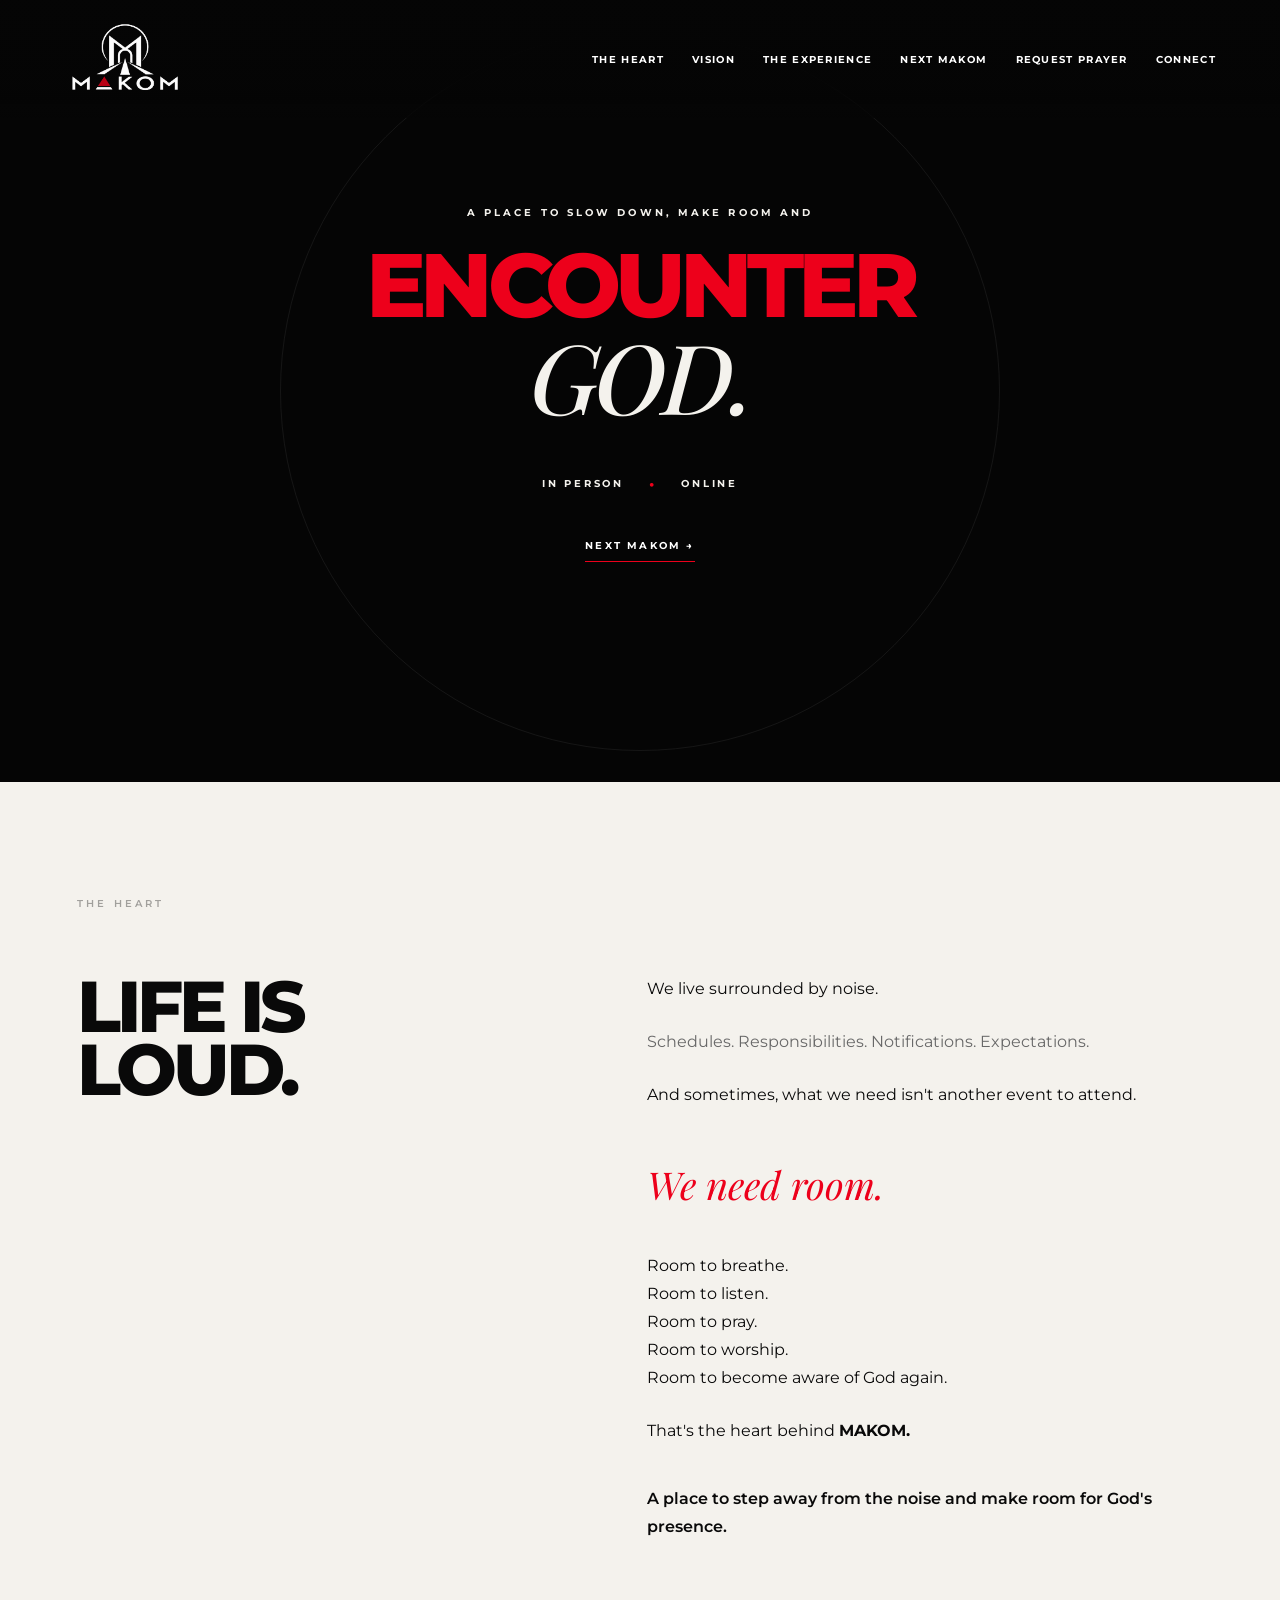
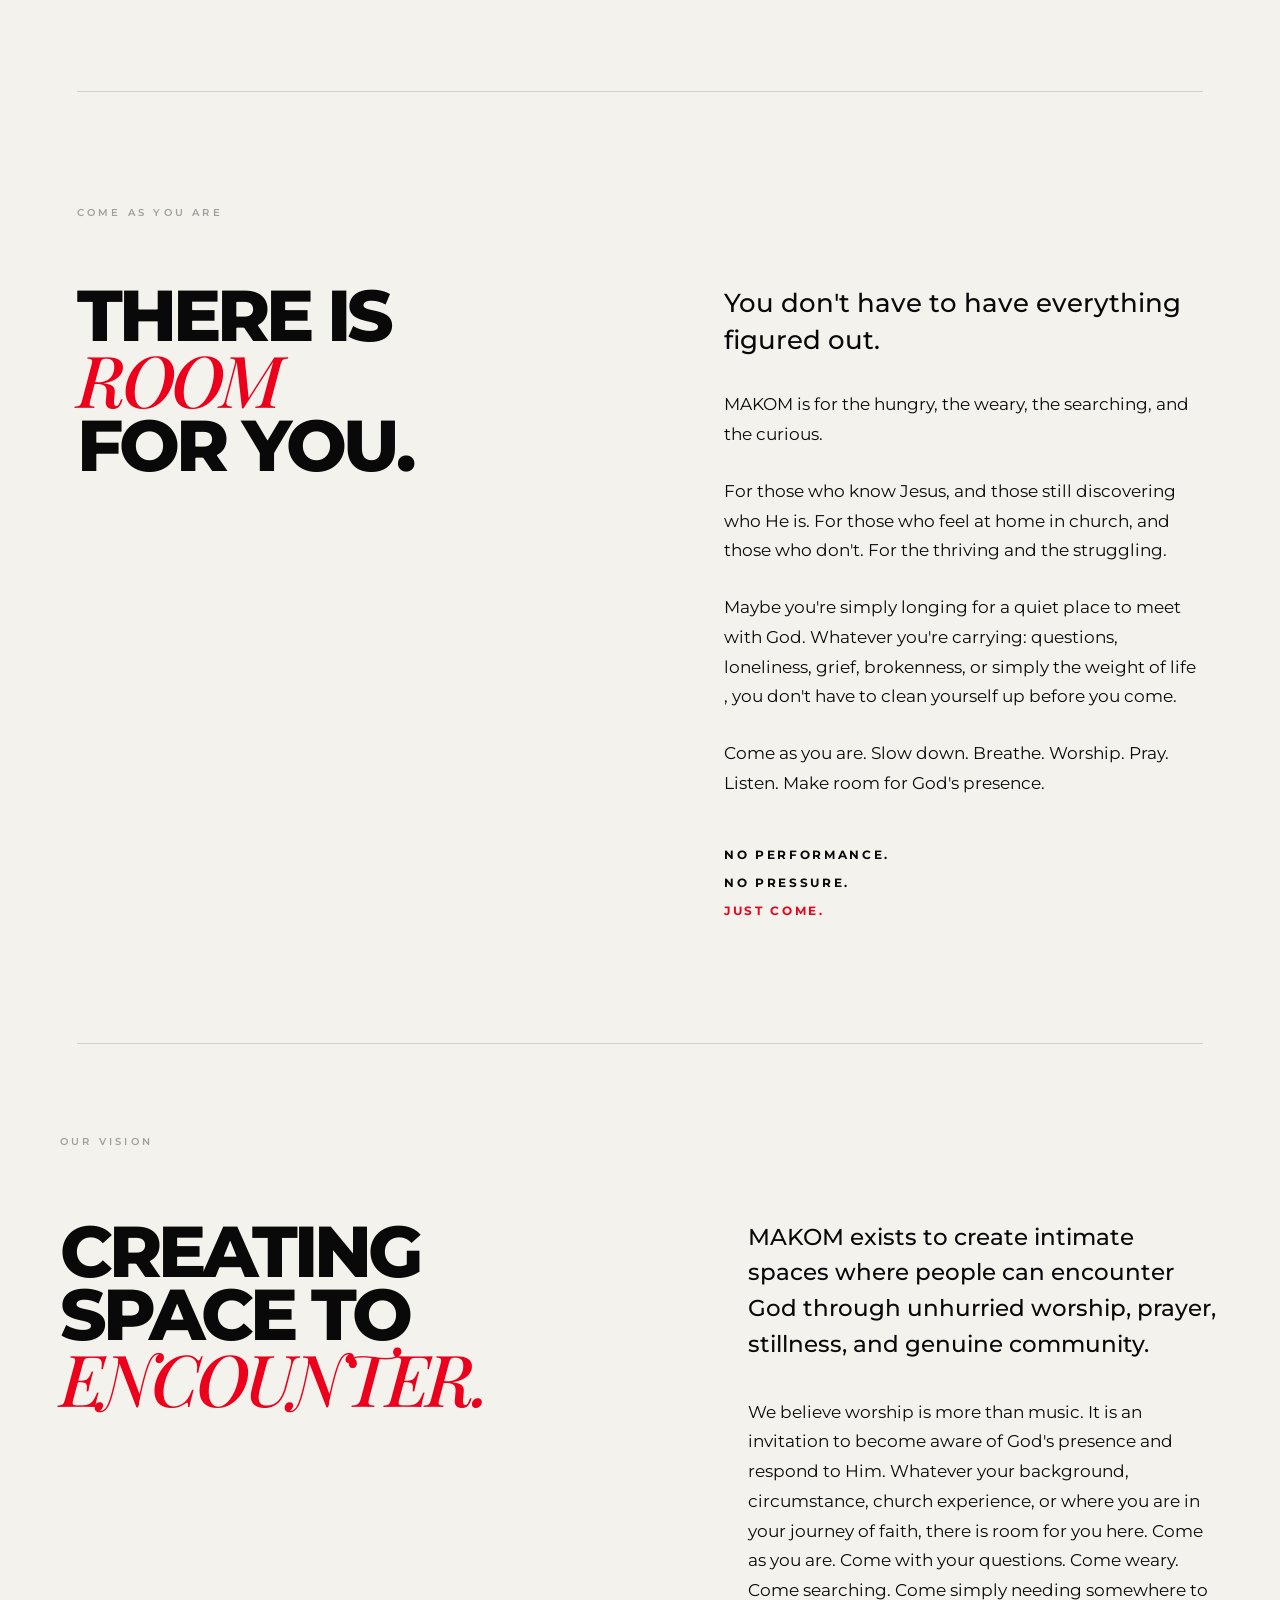
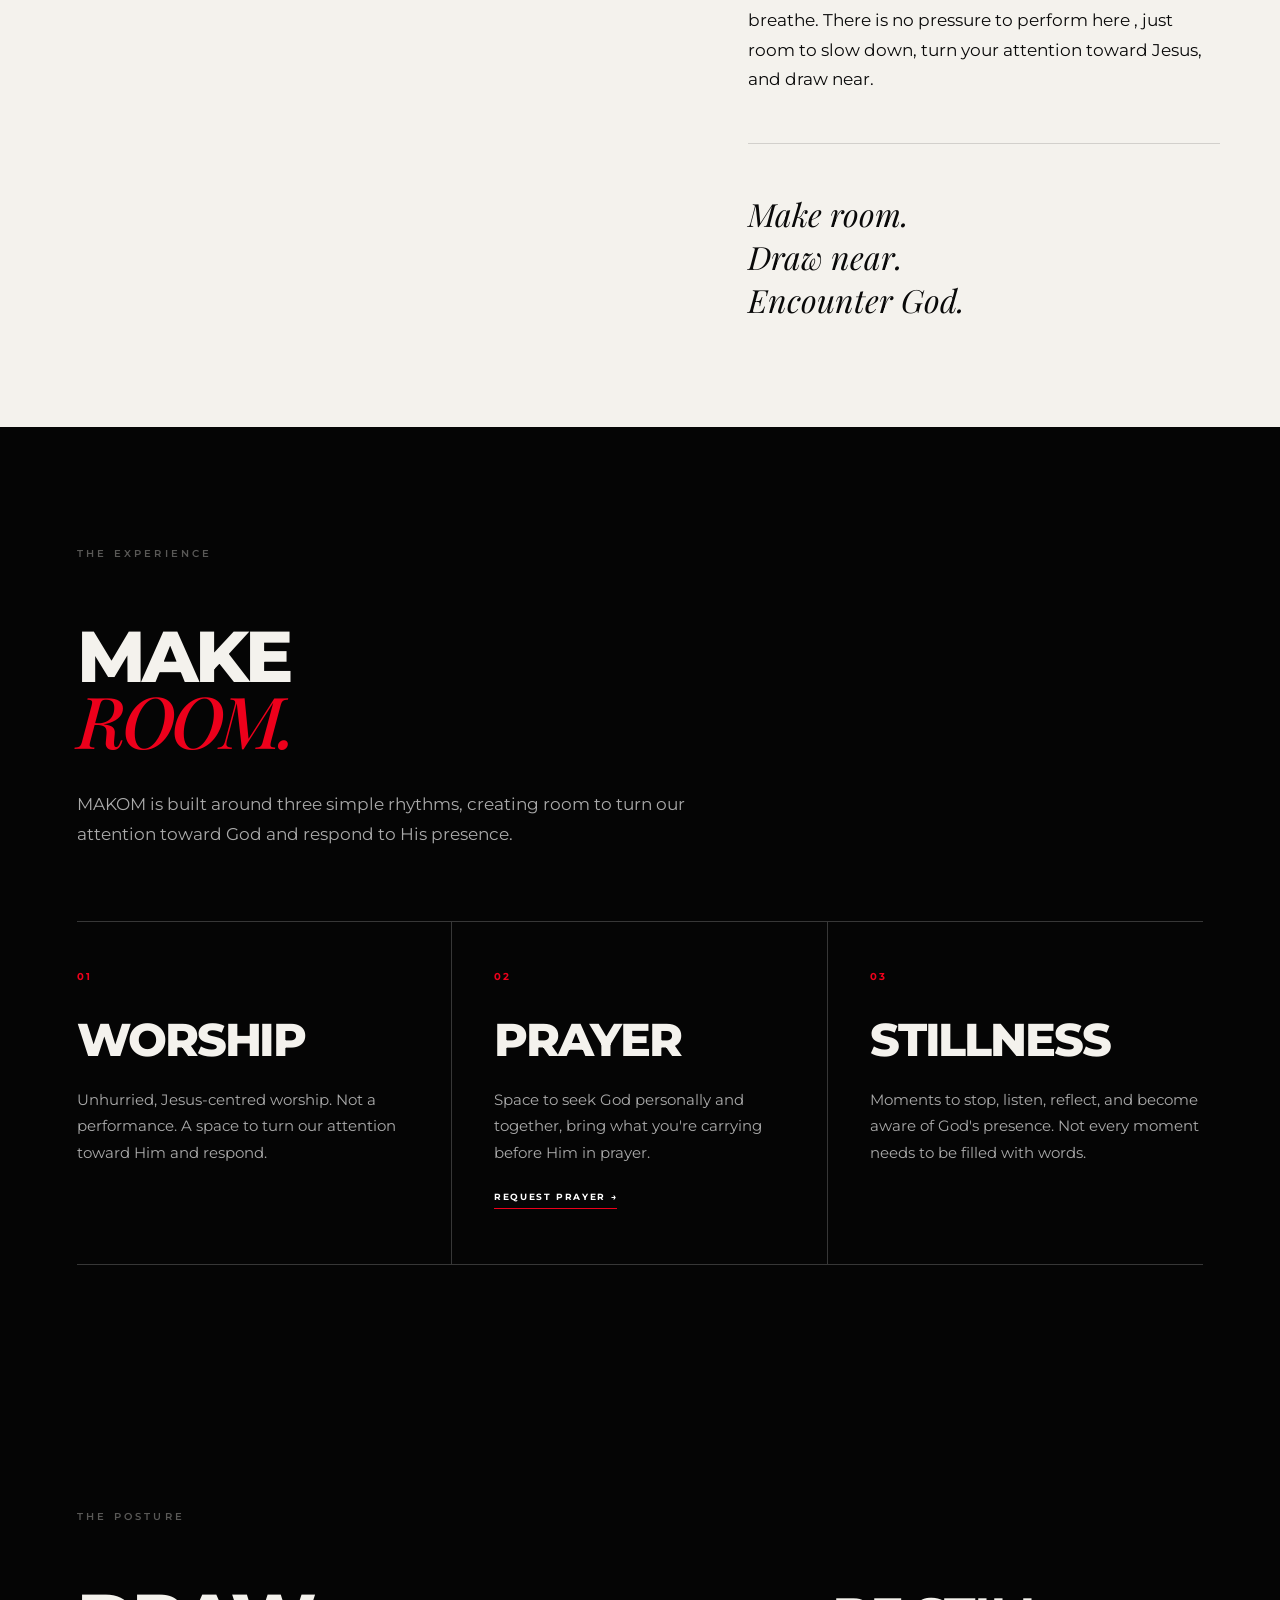
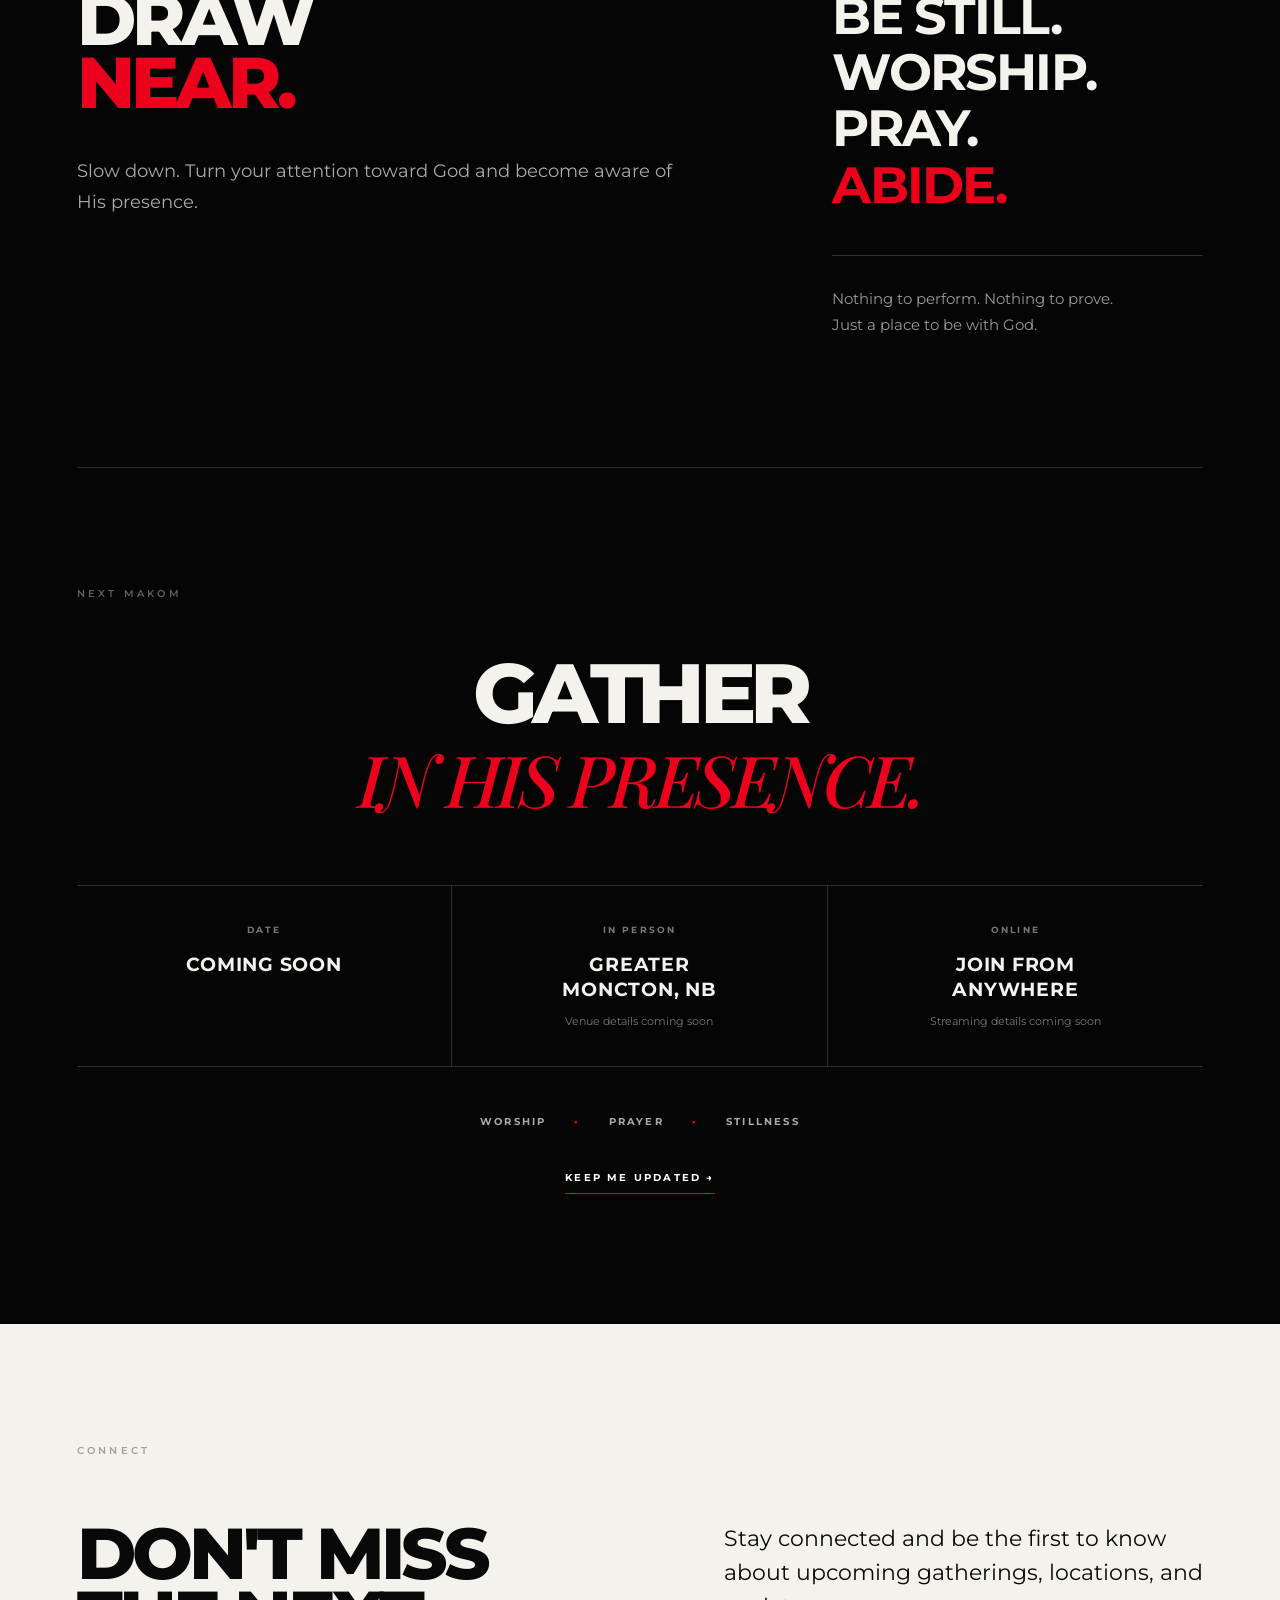
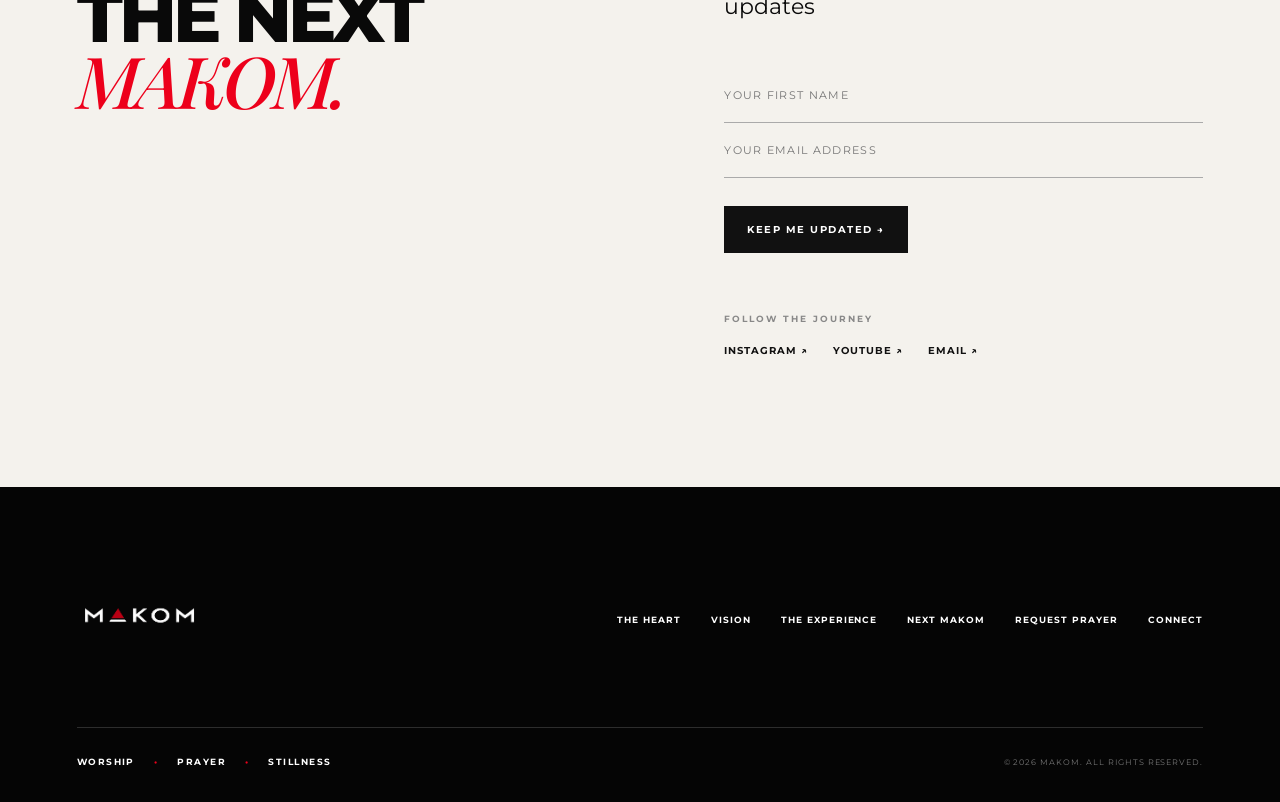
==== index.html @ 37f51a68 "Update index.html" ====
<!doctype html>
<html lang="en">

<head>
  <meta charset="UTF-8">
  <meta name="viewport" content="width=device-width, initial-scale=1.0">

  <title>MAKOM | Worship • Prayer • Stillness</title>

  <link rel="icon" type="image/png" href="/Favicon.png">
  <link rel="apple-touch-icon" href="/Favicon.png">

  <link rel="stylesheet" href="styles.css">
</head>

<body>
<header class="nav">

  <a href="#top" class="nav-logo">
    <img src="assets/makom-logo-header.png.png" alt="MAKOM">
  </a>

<!-- Desktop Navigation -->
<nav class="desktop-nav">
  <a href="#heart">The Heart</a>
  <a href="#vision">Vision</a>
  <a href="#gatherings">The Experience</a>
  <a href="#next-gathering" class="nav-button">Next Makom</a>
  <a href="prayer.html">Request Prayer</a>
  <a href="#connect">Connect</a>
</nav>

<!-- Mobile Hamburger -->
<button class="menu-toggle" aria-label="Open menu" aria-expanded="false">
  <span class="hamburger-icon">☰</span>
  <span class="close-icon">×</span>
</button>

<!-- Mobile Menu -->
<nav class="mobile-menu">
  <a href="#heart">The Heart</a>
  <a href="#vision">Vision</a>
  <a href="#gatherings">The Experience</a>
  <a href="#next-gathering" class="nav-button">Next Makom</a>
  <a href="prayer.html">Request Prayer</a>
  <a href="#connect">Connect</a>
</nav>

</header>
<main id="top">

  <!-- ========================================
       HERO
  ========================================= -->
  <section class="hero dark">

    <div class="hero-inner">

      <p class="hero-eyebrow">
        A PLACE TO SLOW DOWN, MAKE ROOM AND
      </p>

      <h1 class="hero-title">
        <span>ENCOUNTER</span>
        <em>GOD.</em>
      </h1>

      <div class="hero-access">
        <span>IN PERSON</span>
        <b>•</b>
        <span>ONLINE</span>
      </div>

      <a href="#next-gathering" class="hero-cta">
        NEXT MAKOM →
      </a>

    </div>

  </section>


  <!-- ========================================
  THE HEART
  ========================================= -->
  <section id="heart" class="light heart">

    <div class="heart-layout">

      <div class="section-label">
    THE HEART
</div>

      <div class="heart-content">

        <h2 data-content="heart.heading">
          LIFE IS<br>LOUD.
        </h2>

        <div class="heart-copy">

          <p>We live surrounded by noise.</p>

          <p class="heart-noise">
            Schedules. Responsibilities. Notifications. Expectations.
          </p>

          <p>
            And sometimes, what we need isn't another event to attend.
          </p>

          <p class="heart-emphasis">
            We need room.
          </p>

          <p>
            Room to breathe.<br>
            Room to listen.<br>
            Room to pray.<br>
            Room to worship.<br>
            Room to become aware of God again.
          </p>

          <p>
            That's the heart behind <strong>MAKOM.</strong>
          </p>

          <p class="heart-closing">
            A place to step away from the noise and make room for God's presence.
          </p>

        </div>

      </div>

    </div>

  </section>


  <!-- ========================================
COME AS YOU ARE
========================================= -->
<section class="come light">

  <div class="come-inner">

    <div class="section-label">
      COME AS YOU ARE
    </div>

    <div class="come-layout">

      <div class="come-heading">

        <h2>
          THERE IS<br>
          <em>ROOM</em><br>
          FOR YOU.
        </h2>

      </div>

      <div class="come-content">

        <p class="come-lead">
          You don't have to have everything figured out.
        </p>

        <p>
          MAKOM is for the hungry, the weary, the searching, and the curious.
        </p>

        <p>
          For those who know Jesus, and those still discovering who He is.
          For those who feel at home in church, and those who don't.
          For the thriving and the struggling.
        </p>

        <p>
          Maybe you're simply longing for a quiet place to meet with God.
          Whatever you're carrying: questions, loneliness, grief, brokenness,
          or simply the weight of life , you don't have to clean yourself up
          before you come.
        </p>

        <p>
          Come as you are. Slow down. Breathe. Worship. Pray. Listen.
          Make room for God's presence.
        </p>

        <div class="come-invitation">
          <span>NO PERFORMANCE.</span>
          <span>NO PRESSURE.</span>
          <strong>JUST COME.</strong>
        </div>

      </div>

    </div>

  </div>

</section>

  <!-- ========================================
VISION
========================================= -->
<section id="vision" class="vision light">

  <div class="vision-inner">

    <div class="section-label">
  OUR VISION
</div>

<div class="vision-layout">

  <div class="vision-heading">
    <h2>
      CREATING<br>
      SPACE TO<br>
      <em>ENCOUNTER.</em>
    </h2>
  </div>

  <div class="vision-content">

    <p class="vision-lead">
      MAKOM exists to create intimate spaces where people can encounter God
      through unhurried worship, prayer, stillness, and genuine community.
    </p>

    <p>
      We believe worship is more than music. It is an invitation to
      become aware of God's presence and respond to Him. Whatever your background,
      circumstance, church experience, or where you are in your journey of faith,
      there is room for you here. Come as you are.
    
      Come with your questions. Come weary. Come searching.
      Come simply needing somewhere to breathe. There is no pressure to perform here ,
      just room to slow down, turn your attention toward Jesus, and draw near.
    </p>

    <div class="vision-line"></div>

    <p class="vision-statement">
      Make room.<br>
      Draw near.<br>
      Encounter God.
    </p>

  </div>

</div>

</section>

  <!-- ========================================
  THE EXPERIENCE
  ========================================= -->
  <section id="gatherings" class="pillars dark">

    <div class="pillars-header">

      <div class="section-label">
      THE EXPERIENCE
      </div>

      <h2>
        MAKE<br>
        <em>ROOM.</em>
      </h2>

      <p>
        MAKOM is built around three simple rhythms, creating room
        to turn our attention toward God and respond to His presence.
      </p>

    </div>

    <div class="pillar-grid">

      <article>

        <span>01</span>

        <h3>WORSHIP</h3>

        <p>
          Unhurried, Jesus-centred worship. Not a performance.
          A space to turn our attention toward Him and respond.
        </p>

      </article>

      <article>

        <span>02</span>

        <h3>PRAYER</h3>

        <p>
          Space to seek God personally and together, bring what
          you're carrying before Him in prayer.
        </p>

        <a href="prayer.html">REQUEST PRAYER →</a>
        
      </article>

      <article>

        <span>03</span>

        <h3>STILLNESS</h3>

        <p>
          Moments to stop, listen, reflect, and become aware of
          God's presence. Not every moment needs to be filled with words.
        </p>

      </article>

    </div>

  </section>


<!-- ========================================
THE POSTURE
========================================= -->
<section class="statement dark">

  <div class="statement-inner">

    <div class="section-label">
      THE POSTURE
    </div>

    <div class="statement-layout">

      <div class="statement-heading">

        <h2>
          DRAW<span>NEAR.</span>
        </h2>

        <p class="statement-intro">
         Slow down. Turn your attention toward God
         and become aware of His presence.
        </p>

      </div>

      <div class="statement-posture">

        <h3>
          BE STILL.<br>
          WORSHIP.<br>
          PRAY.<br>
          <span>ABIDE.</span>
        </h3>

        <div class="statement-line"></div>

        <p class="statement-note">
          Nothing to perform. Nothing to prove.<br>
          Just a place to be with God.
        </p>

      </div>

    </div>

  </div>

</section>


  <!-- ========================================
   NEXT MAKOM
  ========================================= -->
  <section id="next-gathering" class="gathering dark">

    <div class="section-marker">
    NEXT MAKOM
    </div>

    <div class="gathering-inner">

      <p class="gathering-eyebrow">
      </p>

      <h2 class="gathering-title">
        <span>GATHER</span>
        <em>IN HIS PRESENCE.</em>
      </h2>

      <div class="gathering-details">

        <div class="gathering-detail">

          <span class="detail-label">
            DATE
          </span>

          <strong>
            COMING SOON
          </strong>

        </div>

        <div class="gathering-detail">

          <span class="detail-label">
            IN PERSON
          </span>

          <strong>
            GREATER<br>MONCTON, NB
          </strong>

          <small>
            Venue details coming soon
          </small>

        </div>

        <div class="gathering-detail">

          <span class="detail-label">
            ONLINE
          </span>

          <strong>
            JOIN FROM<br>ANYWHERE
          </strong>

          <small>
            Streaming details coming soon
          </small>

        </div>

      </div>

      <div class="gathering-values">
        <span>WORSHIP</span>
        <b>•</b>
        <span>PRAYER</span>
        <b>•</b>
        <span>STILLNESS</span>
      </div>

      <a href="#connect" class="gathering-cta">
        KEEP ME UPDATED →
      </a>

    </div>

  </section>


  <!-- ========================================
  CONNECT
  ========================================= -->
  <section id="connect" class="connect light">

    <div class="connect-inner">

      <div class="section-label">
  CONNECT
      </div>

      <div class="connect-layout">

        <div class="connect-heading">

          <h2>
            DON'T MISS<br>
            THE NEXT<br>
            <em>MAKOM.</em>
          </h2>

        </div>

        <div class="connect-content">

          <p
            class="connect-intro"
            data-content="connect.intro"
          >
            Stay connected and be the first to know about upcoming gatherings,
            locations, and updates
          </p>

          <form
    action="https://app.kit.com/forms/9956419/subscriptions"
    method="post"
    class="connect-form"
    data-sv-form="9956419"
    data-uid="b25d362335"
>

    <input
        type="text"
        name="fields[first_name]"
        placeholder="YOUR FIRST NAME"
        aria-label="Your first name"
        required
    >

    <input
        type="email"
        name="email_address"
        placeholder="YOUR EMAIL ADDRESS"
        aria-label="Your email address"
        required
    >

    <button type="submit">
        KEEP ME UPDATED <span>→</span>
    </button>

</form>

          <div class="connect-social">

            <p>
              FOLLOW THE JOURNEY
            </p>

            <div class="connect-links">

              <a
                href="https://instagram.com/makomlive"
                target="_blank"
                rel="noopener"
              >
                INSTAGRAM ↗
              </a>

              <a
                href="https://youtube.com/@makomlive"
                target="_blank"
                rel="noopener"
              >
                YOUTUBE ↗
              </a>

              <a href="mailto:info@makomworship.com">
                EMAIL ↗
              </a>

            </div>

          </div>

        </div>

      </div>

    </div>

  </section>

</main>
<footer class="makom-footer">

  <div class="makom-footer-main">

    <div class="makom-footer-brand">
     <img src="assets/makom lockup - white.png" alt="MAKOM" class="makom-footer-logo">
    </div>

    <nav class="makom-footer-nav">
    <a href="#heart">The Heart</a>
  <a href="#vision">Vision</a>
  <a href="#gatherings">The Experience</a>
  <a href="#next-gathering" class="nav-button">Next MAKOM</a>
  <a href="prayer.html">Request Prayer</a>
  <a href="#connect">Connect</a>
    </nav>

  </div>

  <div class="makom-footer-line"></div>

  <div class="makom-footer-bottom">

    <div class="makom-footer-values">
      <span>WORSHIP</span>
      <b>•</b>
      <span>PRAYER</span>
      <b>•</b>
      <span>STILLNESS</span>
    </div>

    <p>© 2026 MAKOM. ALL RIGHTS RESERVED.</p>

  </div>

</footer>


<script>
document.addEventListener("DOMContentLoaded", function () {

    /* ========================================
       MOBILE MENU
    ======================================== */

    const menuToggle = document.querySelector(".menu-toggle");
    const mobileMenu = document.querySelector(".mobile-menu");

    if (menuToggle && mobileMenu) {

        menuToggle.addEventListener("click", function () {
            menuToggle.classList.toggle("active");
            mobileMenu.classList.toggle("active");

            const isOpen = mobileMenu.classList.contains("active");
            menuToggle.setAttribute(
                "aria-expanded",
                isOpen ? "true" : "false"
            );
        });

        mobileMenu.querySelectorAll("a").forEach(function (link) {
            link.addEventListener("click", function () {
                menuToggle.classList.remove("active");
                mobileMenu.classList.remove("active");
                menuToggle.setAttribute("aria-expanded", "false");
            });
        });

    }


    /* ========================================
       MAKOM CONNECT FORM
    ======================================== */

    const form = document.querySelector(".connect-form");

    if (form) {

        form.addEventListener("submit", async function (event) {

            event.preventDefault();

            const button = form.querySelector('button[type="submit"]');
            const originalButton = button.innerHTML;

            button.disabled = true;
            button.innerHTML = "SENDING...";

            try {

                const formData = new FormData(form);

                const response = await fetch(form.action, {
                    method: "POST",
                    body: formData,
                    headers: {
                        "Accept": "application/json"
                    }
                });

                if (!response.ok) {
                    throw new Error("Subscription failed");
                }

                form.innerHTML = `
                    <div class="connect-success">
                        <span>ALMOST THERE.</span>

                        <p>
                            Check your email to confirm your email address<br>
                            and stay connected with MAKOM.
                        </p>
                    </div>
                `;

            } catch (error) {

                button.disabled = false;
                button.innerHTML = originalButton;

                alert("Something went wrong. Please try again.");

            }

        });

    }

});
</script>

</body>
</html>
---- styles.css ----
@import url('https://fonts.googleapis.com/css2?family=Montserrat:wght@400;500;600;700;800&family=Playfair+Display:ital,wght@1,500&display=swap');

/* =========================================================
   MAKOM — CLEAN MASTER STYLESHEET
   ========================================================= */

:root {
  --black: #050505;
  --white: #f4f2ed;
  --red: #ed001b;
  --text-dark: #090909;
  --grey: #a9a9a9;
  --dark-line: rgba(255,255,255,.16);
  --light-line: rgba(0,0,0,.14);
  --max: 1320px;
}

*,
*::before,
*::after {
  box-sizing: border-box;
}

html {
  scroll-behavior: smooth;
  overflow-x: hidden;
}

body {
  margin: 0;
  width: 100%;
  overflow-x: hidden;
  font-family: 'Montserrat', Arial, sans-serif;
  background: var(--black);
  color: var(--white);
}

img {
  display: block;
  max-width: 100%;
}

a {
  color: inherit;
}

button,
input {
  font: inherit;
}

.dark {
  background: var(--black);
  color: var(--white);
}

.light {
  background: var(--white);
  color: var(--text-dark);
}


/* =========================================================
   HEADER / NAVIGATION
   ========================================================= */

.nav {
  position: fixed;
  top: 0;
  left: 0;
  right: 0;
  z-index: 1000;

  width: 100%;
  height: 118px;

  display: flex;
  align-items: center;
  justify-content: space-between;

  padding: 0 max(5vw, 40px);

  background:
    linear-gradient(
      180deg,
      rgba(5,5,5,.98) 0%,
      rgba(5,5,5,.92) 70%,
      rgba(5,5,5,.72) 100%
    );

  transition:
    background 0.3s ease,
    box-shadow 0.3s ease;

  box-sizing: border-box;
}

/* Header becomes solid when page scrolls */
.nav.scrolled {
  background: rgba(5,5,5,.96);
  box-shadow: 0 1px 0 rgba(255,255,255,.08);

  backdrop-filter: blur(10px);
  -webkit-backdrop-filter: blur(10px);
}

.nav-logo {
  display: block;
  flex: 0 0 auto;
  text-decoration: none;
}

.nav-logo img {
  width: 122px;
  height: auto;
}

.desktop-nav {
  display: flex;
  align-items: center;
  gap: clamp(22px, 2.2vw, 40px);
}

.desktop-nav a {
  position: relative;
  padding: 8px 0;

  color: #fff;
  text-decoration: none;
  text-transform: uppercase;

  font-size: 10px;
  font-weight: 700;
  letter-spacing: .13em;
  white-space: nowrap;
}

.desktop-nav a::after {
  content: "";
  position: absolute;
  left: 0;
  right: 100%;
  bottom: 0;

  height: 1px;
  background: var(--red);

  transition: right .25s ease;
}

.desktop-nav a:hover::after {
  right: 0;
}

.menu-toggle,
.mobile-menu {
  display: none;
}
#heart,
#vision,
#gatherings,
#next-gathering,
#connect {
  scroll-margin-top: 130px;
}

/* =========================================================
   SHARED SECTION SYSTEM
   ========================================================= */

.heart,
.come,
.vision,
.pillars,
.statement,
.gathering,
.connect {
  position: relative;
  width: 100%;
  min-height: 0;
}

.heart-layout,
.come-inner,
.vision-inner,
.statement-inner,
.connect-inner,
.pillars-header,
.pillar-grid,
.gathering-inner,
.section-marker {
  width: min(var(--max), calc(100% - 12vw));
  margin-left: auto;
  margin-right: auto;
}

.section-label,
.section-marker {
  font-size: 10px;
  font-weight: 600;
  letter-spacing: .32em;
  text-transform: uppercase;
}

.section-label {
  margin-bottom: 65px;
  opacity: .35;
}


/* =========================================================
   HERO
   ========================================================= */

.hero {
  position: relative;
  isolation: isolate;

  min-height: calc(100vh - 118px);
  min-height: calc(100svh - 118px);

  display: flex;
  align-items: center;
  justify-content: center;

  padding: 85px 6vw 100px;

  overflow: hidden;
  text-align: center;
}

/* ONLY ONE HERO CIRCLE */
.hero::before {
  content: "";
  position: absolute;
  z-index: -1;

  top: 50%;
  left: 50%;

  width: min(720px, 58vw);
  aspect-ratio: 1;

  border: 1px solid rgba(255,255,255,.065);
  border-radius: 50%;

  transform: translate(-50%, -50%);
  pointer-events: none;
}

.hero::after {
  content: none;
}

.hero-inner {
  position: relative;
  z-index: 2;

  width: min(1120px, 100%);
  margin: 0 auto;

  display: flex;
  flex-direction: column;
  align-items: center;
}

.hero-eyebrow {
  margin: 0 0 30px;

  color: var(--white);

  font-size: 10px;
  font-weight: 700;
  line-height: 1.5;
  letter-spacing: .31em;
  text-transform: uppercase;
}

.hero-title {
  width: 100%;
  margin: 0;

  font-family: 'Montserrat', Arial, sans-serif;
  font-size: clamp(76px, 8vw, 132px);
  font-weight: 800;
  line-height: .79;
  letter-spacing: -.065em;
  text-transform: uppercase;

  color: var(--red);
}

.hero-title span {
  display: block;
  white-space: nowrap;
}

/* GOD — deliberately substantial on desktop */
.hero-title em {
  display: block;

  margin-top: 24px;

  font-family: 'Playfair Display', Georgia, serif;
  font-size: .88em;
  font-weight: 500;
  line-height: .88;
  letter-spacing: -.045em;
  text-transform: uppercase;

  color: var(--white);
}

.hero-access {
  display: flex;
  align-items: center;
  justify-content: center;
  gap: 25px;

  margin-top: 58px;

  font-size: 10px;
  font-weight: 700;
  letter-spacing: .27em;
  text-transform: uppercase;
}

.hero-access b {
  color: var(--red);
  font-size: 15px;
}

.hero-cta,
.gathering-cta {
  display: inline-block;

  margin-top: 46px;
  padding-bottom: 9px;

  border-bottom: 1px solid var(--red);

  color: #fff;
  text-decoration: none;
  text-transform: uppercase;

  font-size: 10px;
  font-weight: 700;
  letter-spacing: .22em;
}


/* =========================================================
   THE HEART
   ========================================================= */

.heart {
  padding: 115px 0 125px;
}

.heart-content {
  display: grid;
  grid-template-columns: minmax(0, .9fr) minmax(0, 1.1fr);
  gap: clamp(70px, 9vw, 150px);
  align-items: start;
}

.heart-content h2 {
  margin: 0;

  font-size: clamp(64px, 6.6vw, 104px);
  font-weight: 800;
  line-height: .84;
  letter-spacing: -.065em;
}

.heart-copy {
  max-width: 610px;

  font-size: clamp(16px, 1.15vw, 19px);
  line-height: 1.75;
}

.heart-copy p {
  margin: 0 0 25px;
}

.heart-noise {
  color: #686868;
}

.heart-emphasis {
  margin: 42px 0 34px !important;

  font-family: 'Playfair Display', Georgia, serif;
  font-size: clamp(34px, 3vw, 48px);
  font-style: italic;

  color: var(--red);
}

.heart-closing {
  margin-top: 40px !important;
  font-weight: 600;
}


/* =========================================================
   COME AS YOU ARE
   ========================================================= */

.come {
  padding: 115px 0 125px;
}

.come::before,
.vision::before {
  content: "";
  position: absolute;
  top: 0;
  left: 6vw;
  right: 6vw;

  height: 1px;
  background: var(--light-line);
}

.come-layout {
  display: grid;
  grid-template-columns: minmax(0, 1fr) minmax(0, .9fr);
  gap: clamp(70px, 9vw, 150px);
  align-items: start;
}

.come-heading h2 {
  margin: 0;

  font-size: clamp(64px, 6.6vw, 104px);
  font-weight: 800;
  line-height: .84;
  letter-spacing: -.06em;
}

.come-heading em,
.vision-heading em,
.connect-heading em,
.gathering-title em,
.pillars-header em {
  font-family: 'Playfair Display', Georgia, serif;
  font-weight: 500;
  color: var(--red);
}

.come-content {
  max-width: 600px;
}

.come-content .come-lead {
  margin: 0 0 32px;

  font-size: clamp(22px, 2vw, 31px);
  font-weight: 500;
  line-height: 1.45;
}

.come-content p {
  margin: 0 0 27px;

  font-size: 17px;
  line-height: 1.75;
}

.come-invitation {
  display: flex;
  flex-direction: column;
  align-items: flex-start;
  gap: 13px;

  margin-top: 48px;

  font-size: 12px;
  font-weight: 700;
  letter-spacing: .22em;
}

.come-invitation strong {
  color: var(--red);
}


/* =========================================================
   VISION
   ========================================================= */

.vision {
  padding: 115px 0 130px;
}

.vision-layout {
  display: grid;
  grid-template-columns: minmax(0, 1.08fr) minmax(0, .92fr);
  gap: clamp(70px, 9vw, 145px);
  align-items: center;
}

.vision-symbol {
  display: none;
}

.vision-heading h2 {
  margin: 0;

  font-size: clamp(64px, 6.6vw, 104px);
  font-weight: 800;
  line-height: .88;
  letter-spacing: -.06em;
}

.vision-heading em {
  font-size: .9em;
}

.vision-content {
  max-width: 610px;
}

.vision-lead {
  margin: 0 0 35px;

  font-size: clamp(20px, 1.8vw, 27px);
  font-weight: 500;
  line-height: 1.55;
}

.vision-content > p:not(.vision-lead):not(.vision-statement) {
  margin: 0;

  font-size: 17px;
  line-height: 1.75;
}

.vision-line {
  width: 100%;
  height: 1px;

  margin: 48px 0;

  background: var(--light-line);
}

.vision-statement {
  margin: 0;

  font-family: 'Playfair Display', Georgia, serif;
  font-size: clamp(27px, 2.5vw, 40px);
  font-style: italic;
  line-height: 1.35;
}


/* =========================================================
   THE EXPERIENCE
   ========================================================= */

.pillars {
  padding: 120px 0 125px;
}

.pillars-header {
  margin-bottom: 72px;
}

.pillars-header h2 {
  margin: 0 0 35px;

  font-size: clamp(64px, 6.6vw, 104px);
  font-weight: 800;
  line-height: .82;
  letter-spacing: -.065em;
}

.pillars-header > p {
  max-width: 670px;
  margin: 0;

  color: #aaa;

  font-size: 17px;
  line-height: 1.75;
}

.pillar-grid {
  display: grid;
  grid-template-columns: repeat(3, minmax(0, 1fr));

  border-top: 1px solid var(--dark-line);
}

.pillar-grid article {
  min-width: 0;
  padding: 48px 42px 55px;

  border-right: 1px solid var(--dark-line);
}

.pillar-grid article:first-child {
  padding-left: 0;
}

.pillar-grid article:last-child {
  padding-right: 0;
  border-right: 0;
}

.pillar-grid article > span {
  display: block;

  margin-bottom: 35px;

  color: var(--red);

  font-size: 10px;
  font-weight: 700;
  letter-spacing: .2em;
}

.pillar-grid h3 {
  margin: 0 0 25px;

  font-size: clamp(38px, 3.6vw, 58px);
  font-weight: 800;
  line-height: .95;
  letter-spacing: -.045em;
}

.pillar-grid p {
  max-width: 340px;
  margin: 0;

  color: #aaa;

  font-size: 15px;
  line-height: 1.75;
}

.pillar-grid a {
  display: inline-block;

  margin-top: 25px;
  padding-bottom: 6px;

  border-bottom: 1px solid var(--red);

  color: #fff;
  text-decoration: none;

  font-size: 9px;
  font-weight: 700;
  letter-spacing: .18em;
}


/* =========================================================
   THE POSTURE
   ========================================================= */

.statement {
  padding: 120px 0 130px;
}

.statement-inner {
  width: min(var(--max), calc(100% - 12vw));
  margin: 0 auto;
}

.statement-layout {
  display: grid;
  grid-template-columns: minmax(0, 1.1fr) minmax(340px, .65fr);
  gap: clamp(80px, 10vw, 170px);
  align-items: start;
}

.statement-heading h2 {
  margin: 0;

  font-size: clamp(64px, 6.6vw, 104px);
  font-weight: 800;
  line-height: .82;
  letter-spacing: -.065em;
}

.statement-heading h2 span {
  display: block;
  color: var(--red);
}

.statement-intro {
  max-width: 650px;
  margin: 42px 0 0;

  color: #aaa;

  font-size: 18px;
  line-height: 1.7;
}

.statement-posture h3 {
  margin: 0;

  font-size: clamp(42px, 4vw, 64px);
  font-weight: 700;
  line-height: 1.1;
  letter-spacing: -.035em;
}

.statement-posture h3 span {
  color: var(--red);
}

.statement-line {
  width: 100%;
  height: 1px;

  margin: 42px 0 30px;

  background: var(--dark-line);
}

.statement-note {
  margin: 0;

  color: #999;

  font-size: 15px;
  line-height: 1.7;
}


/* =========================================================
   NEXT MAKOM
   ========================================================= */

.gathering {
  padding: 120px 0 130px;
  text-align: center;
}

.gathering::before {
  content: "";
  position: absolute;
  top: 0;
  left: 6vw;
  right: 6vw;

  height: 1px;
  background: var(--dark-line);
}

.section-marker {
  margin-bottom: 58px;
  opacity: .38;
  text-align: left;
}

.gathering-inner {
  text-align: center;
}

.gathering-title {
  margin: 0 0 75px;
}

.gathering-title span {
  display: block;

  font-size: clamp(64px, 6.6vw, 104px);
  font-weight: 800;
  line-height: .82;
  letter-spacing: -.065em;
}

.gathering-title em {
  display: block;

  margin-top: 20px;

  font-size: clamp(38px, 4.5vw, 67px);
  line-height: 1;
}

.gathering-details {
  display: grid;
  grid-template-columns: repeat(3, minmax(0, 1fr));

  border-top: 1px solid var(--dark-line);
  border-bottom: 1px solid var(--dark-line);
}

.gathering-detail {
  min-width: 0;
  padding: 38px 25px;

  border-right: 1px solid var(--dark-line);
}

.gathering-detail:last-child {
  border-right: 0;
}

.detail-label {
  display: block;

  margin-bottom: 17px;

  color: #777;

  font-size: 9px;
  font-weight: 700;
  letter-spacing: .23em;
}

.gathering-detail strong {
  display: block;

  font-size: clamp(18px, 1.5vw, 24px);
  line-height: 1.3;
  letter-spacing: .04em;
}

.gathering-detail small {
  display: block;

  margin-top: 12px;

  color: #777;

  font-size: 11px;
}

.gathering-values {
  display: flex;
  justify-content: center;
  align-items: center;
  gap: 28px;

  margin-top: 48px;

  color: #aaa;

  font-size: 10px;
  font-weight: 700;
  letter-spacing: .22em;
}

.gathering-values b {
  color: var(--red);
}

.gathering-cta {
  margin-top: 43px;
}


/* =========================================================
   CONNECT
   ========================================================= */

.connect {
  padding: 120px 0 130px;
}

.connect-layout {
  display: grid;
  grid-template-columns: minmax(0, 1fr) minmax(0, .9fr);
  gap: clamp(70px, 9vw, 145px);
  align-items: start;
}

.connect-heading h2 {
  margin: 0;

  font-size: clamp(64px, 6.6vw, 104px);
  font-weight: 800;
  line-height: .87;
  letter-spacing: -.06em;
}

.connect-content {
  max-width: 610px;
}

.connect-intro {
  margin: 0 0 45px;

  font-size: clamp(20px, 1.7vw, 27px);
  line-height: 1.55;
}

.connect-form {
  display: grid;
  grid-template-columns: 1fr;
}

.connect-form input {
  width: 100%;
  min-width: 0;

  padding: 20px 0;

  border: 0;
  border-bottom: 1px solid #aaa;
  border-radius: 0;
  outline: none;

  background: transparent;
  color: #111;

  font-size: 11px;
  letter-spacing: .12em;
}

.connect-form button {
  justify-self: start;

  margin-top: 28px;
  padding: 16px 22px;

  border: 1px solid #111;

  background: #111;
  color: #fff;

  cursor: pointer;

  font-size: 10px;
  font-weight: 700;
  letter-spacing: .15em;
}

.connect-social {
  margin-top: 60px;
}

.connect-social > p {
  margin: 0 0 20px;

  color: #888;

  font-size: 9px;
  font-weight: 700;
  letter-spacing: .22em;
}

.connect-links {
  display: flex;
  flex-wrap: wrap;
  gap: 25px;
}

.connect-links a {
  color: #111;
  text-decoration: none;

  font-size: 10px;
  font-weight: 700;
  letter-spacing: .1em;
}


/* =========================================================
   FOOTER — CONTAINED, NOT EDGE-TO-EDGE
   ========================================================= */

.makom-footer {
  width: 100%;

  padding: 70px 6vw 35px;

  background: var(--black);
  color: #fff;
}

.makom-footer-main,
.makom-footer-line,
.makom-footer-bottom {
  width: min(1180px, 100%);
  margin-left: auto;
  margin-right: auto;
}

.makom-footer-main {
  display: flex;
  align-items: center;
  justify-content: space-between;
  gap: 55px;

  padding-bottom: 45px;
}

.makom-footer-logo {
  width: 125px;
  height: auto;
}

.makom-footer-nav {
  display: flex;
  justify-content: flex-end;
  align-items: center;
  flex-wrap: wrap;
  gap: 18px 30px;
}

.makom-footer-nav a {
  color: #fff;
  text-decoration: none;
  text-transform: uppercase;

  font-size: 9px;
  font-weight: 700;
  letter-spacing: .11em;
}

.makom-footer-line {
  height: 1px;
  background: var(--dark-line);
}

.makom-footer-bottom {
  display: flex;
  justify-content: space-between;
  align-items: center;
  gap: 30px;

  padding-top: 28px;
}

.makom-footer-values {
  display: flex;
  align-items: center;
  gap: 19px;

  font-size: 9px;
  font-weight: 700;
  letter-spacing: .16em;
}

.makom-footer-values b {
  color: var(--red);
}

.makom-footer-bottom p {
  margin: 0;

  color: #777;

  font-size: 8px;
  letter-spacing: .12em;
}


/* =========================================================
   TABLET
   ========================================================= */

@media (max-width: 1050px) {

  .nav {
    padding-left: 32px;
    padding-right: 32px;
  }

  .desktop-nav {
    gap: 18px;
  }

  .desktop-nav a {
    font-size: 9px;
  }

  .heart-content,
  .come-layout,
  .vision-layout,
  .connect-layout {
    gap: 60px;
  }

  .statement-layout {
    gap: 70px;
  }
}


/* =========================================================
   MOBILE
   ========================================================= */

@media (max-width: 768px) {

  /* ---------- Header ---------- */

  .nav {
    position: absolute;
    top: 0;
    left: 0;

    height: 145px;

    padding: 0;

    background:
      linear-gradient(
        180deg,
        rgba(5,5,5,.96),
        rgba(5,5,5,.2),
        transparent
      );
  }

  .nav-logo {
    position: absolute;
    top: 52px;
    left: 32px;
    z-index: 1002;
  }

  .nav-logo img {
    width: 105px;
  }

  .desktop-nav {
    display: none;
  }

  .menu-toggle {
    display: flex;

    position: absolute;
    top: 49px;
    right: 27px;
    z-index: 1003;

    width: 50px;
    height: 50px;

    align-items: center;
    justify-content: center;

    padding: 0;
    border: 0;

    background: transparent;
    color: #fff;

    cursor: pointer;
  }

  .hamburger-icon,
  .close-icon {
    font-size: 0;
  }

  .hamburger-icon {
    display: block;

    position: relative;

    width: 34px;
    height: 3px;

    background: #fff;
  }

  .hamburger-icon::before,
  .hamburger-icon::after {
    content: "";

    position: absolute;
    left: 0;

    width: 34px;
    height: 3px;

    background: #fff;
  }

  .hamburger-icon::before {
    top: -10px;
  }

  .hamburger-icon::after {
    top: 10px;
  }

  .close-icon {
    display: none;
  }

  .menu-toggle.active .hamburger-icon {
    display: none;
  }

  .menu-toggle.active .close-icon {
    display: block;

    position: relative;

    width: 34px;
    height: 34px;
  }

  .menu-toggle.active .close-icon::before,
  .menu-toggle.active .close-icon::after {
    content: "";

    position: absolute;
    top: 2px;
    left: 16px;

    width: 3px;
    height: 30px;

    background: #fff;
  }

  .menu-toggle.active .close-icon::before {
    transform: rotate(45deg);
  }

  .menu-toggle.active .close-icon::after {
    transform: rotate(-45deg);
  }

  .mobile-menu {
    display: flex;

    position: fixed;
    inset: 0;
    z-index: 1001;

    width: 100%;
    height: 100dvh;

    flex-direction: column;
    align-items: center;
    justify-content: center;
    gap: 27px;

    padding: 120px 25px 50px;

    background: var(--black);

    opacity: 0;
    visibility: hidden;
    pointer-events: none;

    transition:
      opacity .25s ease,
      visibility .25s ease;
  }

  .mobile-menu.active {
    opacity: 1;
    visibility: visible;
    pointer-events: auto;
  }

  .mobile-menu a {
    color: #fff;
    text-decoration: none;
    text-transform: uppercase;

    font-size: 18px;
    font-weight: 700;
    letter-spacing: .1em;
  }


  /* ---------- Shared mobile spacing ---------- */

  .heart,
  .come,
  .vision,
  .pillars,
  .statement,
  .gathering,
  .connect {
    min-height: 0;
    height: auto;

    padding-top: 78px;
    padding-bottom: 82px;
  }

  .heart-layout,
  .come-inner,
  .vision-inner,
  .statement-inner,
  .connect-inner,
  .pillars-header,
  .pillar-grid,
  .gathering-inner,
  .section-marker {
    width: calc(100% - 48px);
  }

  .section-label {
    margin-bottom: 40px;
  }


  /* ---------- Hero ---------- */

  .hero {
    min-height: 100svh;

    padding: 185px 24px 75px;
  }

  .hero::before {
    width: 116vw;
    max-width: none;

    top: 55%;

    transform: translate(-50%, -50%);
  }

  .hero-inner {
    width: 100%;
    max-width: 100%;
  }

  .hero-eyebrow {
    max-width: 100%;

    margin-bottom: 27px;

    font-size: 9px;
    line-height: 1.65;
    letter-spacing: .23em;
  }

  .hero-title {
    width: 100%;

    font-size: clamp(43px, 13.2vw, 62px);
    line-height: .86;
    letter-spacing: -.055em;
  }

  .hero-title span {
    white-space: nowrap;
  }

  .hero-title em {
    margin-top: 15px;

    font-size: 1.02em;
    line-height: .9;
  }

  .hero-access {
    gap: 18px;

    margin-top: 43px;

    font-size: 9px;
    letter-spacing: .22em;
  }

  .hero-cta {
    margin-top: 43px;
  }


  /* ---------- Heart ---------- */

  .heart-content {
    display: block;
  }

  .heart-content h2 {
    margin: 0 0 40px;

    font-size: clamp(48px, 13.5vw, 64px);
    line-height: .86;
  }

  .heart-copy {
    max-width: 100%;

    font-size: 16px;
    line-height: 1.7;
  }

  .heart-copy p {
    margin-bottom: 23px;
  }

  .heart-emphasis {
    margin: 34px 0 29px !important;

    font-size: 38px;
  }


  /* ---------- Come ---------- */

  .come::before,
  .vision::before,
  .gathering::before {
    left: 24px;
    right: 24px;
  }

  .come-layout {
    display: block;
  }

  .come-heading h2 {
    margin: 0 0 40px;

    font-size: clamp(48px, 13.5vw, 64px);
    line-height: .86;
  }

  .come-content {
    max-width: 100%;
  }

  .come-content .come-lead {
    margin-bottom: 26px;

    font-size: 23px;
  }

  .come-content p {
    font-size: 16px;
    line-height: 1.7;
  }

  .come-invitation {
    margin-top: 35px;
  }


  /* ---------- Vision ---------- */

  .vision-layout {
    display: block;
  }

  .vision-symbol {
    width: 58px;
    margin-bottom: 32px;
  }

  .vision-heading {
    margin: 0 0 42px;
  }

  .vision-heading h2 {
    margin: 0;

    font-size: clamp(48px, 13.5vw, 64px);
    line-height: .91;
  }

  .vision-content {
    max-width: 100%;
    margin: 0;
  }

  .vision-lead {
    margin: 0 0 28px;

    font-size: 20px;
    line-height: 1.55;
  }

  .vision-content > p:not(.vision-lead):not(.vision-statement) {
    font-size: 16px;
    line-height: 1.7;
  }

  .vision-line {
    margin: 34px 0;
  }

  .vision-statement {
    font-size: 25px;
  }


  /* ---------- Experience ---------- */

  .pillars-header {
    margin-bottom: 42px;
  }

  .pillars-header h2 {
    margin-bottom: 28px;

    font-size: clamp(48px, 13.5vw, 64px);
    line-height: .86;
  }

  .pillars-header > p {
    font-size: 16px;
    line-height: 1.7;
  }

  .pillar-grid {
    grid-template-columns: 1fr;
  }

  .pillar-grid article,
  .pillar-grid article:first-child,
  .pillar-grid article:last-child {
    min-height: 0;

    padding: 34px 0 39px;

    border-right: 0;
    border-bottom: 1px solid var(--dark-line);
  }

  .pillar-grid article:last-child {
    border-bottom: 0;
  }

  .pillar-grid article > span {
    margin-bottom: 25px;
  }

  .pillar-grid h3 {
    margin-bottom: 18px;

    font-size: clamp(35px, 10vw, 45px);
  }

  .pillar-grid p {
    max-width: 100%;

    font-size: 16px;
  }


  /* ---------- Posture ---------- */

  .statement-layout {
    display: block;
  }

  .statement-heading h2 {
    margin: 0;

    font-size: clamp(48px, 13.5vw, 64px);
    line-height: .86;
  }

  .statement-intro {
    max-width: 100%;

    margin: 26px 0 0;

    font-size: 16px;
    line-height: 1.65;
  }

  .statement-posture {
    margin-top: 48px;
  }

  .statement-posture h3 {
    font-size: clamp(38px, 10.5vw, 48px);
    line-height: 1.08;
  }

  .statement-line {
    margin: 34px 0 25px;
  }


  /* ---------- Next MAKOM ---------- */

  .section-marker {
    margin-bottom: 42px;
  }

  .gathering-title {
    margin-bottom: 44px;
  }

  .gathering-title span {
    font-size: clamp(48px, 13.5vw, 64px);
    line-height: .86;
  }

  .gathering-title em {
    margin-top: 11px;

    font-size: clamp(29px, 8.5vw, 41px);
  }

  .gathering-details {
    grid-template-columns: 1fr;
  }

  .gathering-detail {
    padding: 25px 0;

    border-right: 0;
    border-bottom: 1px solid var(--dark-line);
  }

  .gathering-detail:last-child {
    border-bottom: 0;
  }

  .gathering-values {
    flex-wrap: wrap;
    gap: 15px 19px;

    margin-top: 39px;
  }

  .gathering-cta {
    margin-top: 38px;
  }


  /* ---------- Connect ---------- */

  .connect-layout {
    display: block;
  }

  .connect-heading {
    margin: 0 0 44px;
  }

  .connect-heading h2 {
    margin: 0;

    font-size: clamp(48px, 13.5vw, 64px);
    line-height: .9;
  }

  .connect-content {
    max-width: 100%;
  }

  .connect-intro {
    margin: 0 0 35px;

    font-size: 19px;
    line-height: 1.55;
  }

  .connect-social {
    margin-top: 48px;
  }

  .connect-links {
    gap: 17px 24px;
  }


  /* ---------- Footer ---------- */

  .makom-footer {
    padding: 58px 24px 30px;
  }

  .makom-footer-main,
  .makom-footer-line,
  .makom-footer-bottom {
    width: 100%;
    max-width: 100%;
  }

  .makom-footer-main {
    display: block;
    padding-bottom: 38px;
  }

  .makom-footer-logo {
    width: 115px;
  }

  .makom-footer-nav {
    margin-top: 35px;

    flex-direction: column;
    align-items: flex-start;
    justify-content: flex-start;
    gap: 16px;
  }

  .makom-footer-bottom {
    padding-top: 27px;

    flex-direction: column;
    align-items: flex-start;
    gap: 22px;
  }

  .makom-footer-values {
    flex-wrap: wrap;
    gap: 12px 16px;
  }

}


/* =========================================================
   VERY SMALL PHONES
   ========================================================= */

@media (max-width: 390px) {

  .nav-logo {
    left: 24px;
  }

  .menu-toggle {
    right: 20px;
  }

  .hero {
    padding-left: 18px;
    padding-right: 18px;
  }

  .hero-title {
    font-size: clamp(45px, 15vw, 58px);
  }

  .hero-eyebrow {
    font-size: 8px;
    letter-spacing: .19em;
  }

  .hero-access {
    gap: 13px;
    font-size: 8px;
  }

  .heart-layout,
  .come-inner,
  .vision-inner,
  .statement-inner,
  .connect-inner,
  .pillars-header,
  .pillar-grid,
  .gathering-inner,
  .section-marker {
    width: calc(100% - 40px);
  }
}

/* =========================================
   FINAL DESKTOP REFINEMENTS
   ========================================= */
@media (min-width: 769px) {
  .vision {
    padding-top: 105px;
    padding-bottom: 115px;
  }

  .vision-layout {
    align-items: center;
  }

  .vision-heading {
    padding-top: 0;
  }

  .vision-heading h2 {
    font-size: clamp(64px, 6.6vw, 104px);
    line-height: .86;
  }
}

/* =========================================================
   PRAYER PAGE
   ========================================================= */
body.prayer-page {
  min-height: 100vh;
  background: var(--black);
  color: var(--white);
}

.prayer-page-wrap {
  min-height: 100vh;
  display: flex;
  align-items: center;
  padding: 90px 6vw;
}

.prayer-page-inner {
  width: min(900px, 100%);
  margin: 0 auto;
}

.prayer-eyebrow {
  margin: 0 0 28px;
  color: #aaa;
  font-size: 10px;
  font-weight: 700;
  letter-spacing: .28em;
  text-transform: uppercase;
}

.prayer-page-inner h1 {
  margin: 0 0 32px;
  font-size: clamp(58px, 6.5vw, 102px);
  font-weight: 800;
  line-height: .86;
  letter-spacing: -.055em;
}

.prayer-page-inner h1 span { color: var(--red); }

.prayer-intro {
  max-width: 760px;
  margin: 0 0 52px;
  color: #c8c8c8;
  font-size: 17px;
  line-height: 1.75;
}

.prayer-form {
  display: grid;
  grid-template-columns: repeat(2, minmax(0, 1fr));
  gap: 30px 35px;
}

.prayer-field { display: flex; flex-direction: column; gap: 11px; }
.prayer-field-full { grid-column: 1 / -1; }

.prayer-field label {
  font-size: 9px;
  font-weight: 700;
  letter-spacing: .18em;
  text-transform: uppercase;
}
.prayer-field label span { color: #777; font-weight: 500; }

.prayer-field input,
.prayer-field textarea {
  width: 100%;
  min-width: 0;
  padding: 16px 0;
  border: 0;
  border-bottom: 1px solid rgba(255,255,255,.3);
  border-radius: 0;
  outline: none;
  background: transparent;
  color: #fff;
  font-family: inherit;
  font-size: 15px;
}
.prayer-field textarea {
  min-height: 170px;
  resize: vertical;
  border: 1px solid rgba(255,255,255,.3);
  padding: 18px;
}
.prayer-field input::placeholder, .prayer-field textarea::placeholder { color: #777; }
.prayer-field input:focus, .prayer-field textarea:focus { border-color: var(--red); }

.prayer-submit {
  grid-column: 1 / -1;
  justify-self: start;
  margin-top: 8px;
  padding: 16px 22px;
  border: 1px solid var(--white);
  background: var(--white);
  color: var(--black);
  cursor: pointer;
  font-size: 10px;
  font-weight: 700;
  letter-spacing: .16em;
  text-transform: uppercase;
}
.prayer-submit:hover { background: var(--red); border-color: var(--red); color: #fff; }

.prayer-privacy {
  margin: 28px 0 0;
  color: #777;
  font-size: 12px;
  line-height: 1.6;
}
.prayer-return {
  display: inline-block;
  margin-top: 48px;
  padding-bottom: 6px;
  border-bottom: 1px solid var(--red);
  color: #fff;
  text-decoration: none;
  font-size: 9px;
  font-weight: 700;
  letter-spacing: .16em;
}

@media (max-width: 768px) {
  .prayer-page-wrap { align-items: flex-start; padding: 85px 24px 65px; }
  .prayer-page-inner h1 { font-size: clamp(48px, 13.5vw, 64px); }
  .prayer-intro { margin-bottom: 40px; font-size: 16px; line-height: 1.7; }
  .prayer-form { grid-template-columns: 1fr; gap: 25px; }
  .prayer-field-full, .prayer-submit { grid-column: auto; }
  .prayer-field textarea { min-height: 155px; }
}


/* =========================================================
   MAKOM — FINAL AUTHORITATIVE CORRECTIONS
   ========================================================= */

/* Header belongs to the document flow: it scrolls away with the page. */
.nav{
  position:absolute;
  top:0;
  left:0;
  right:0;
  width:100%;
}

/* Vision: no symbol, tighter composition, same display scale as the site. */
.vision-symbol{display:none !important;}

@media (min-width:769px){
  .vision{
    padding:92px 0 105px;
    min-height:auto;
  }

  .vision-inner{
    width:min(1460px, calc(100% - 120px));
    margin:0 auto;
  }

  .vision .section-label{
    margin-bottom:78px;
  }

  .vision-layout{
    display:grid;
    grid-template-columns:minmax(0, .95fr) minmax(420px, .8fr);
    gap:clamp(80px, 10vw, 170px);
    align-items:start;
  }

  .vision-heading{
    padding:0;
    align-self:start;
  }

  .vision-heading h2{
    margin:0;
    font-size:clamp(62px, 5.6vw, 90px);
    line-height:.88;
    letter-spacing:-.055em;
  }

  .vision-heading em{
    font-size:.92em;
  }

  .vision-content{
    padding-top:0;
    max-width:610px;
  }

  .vision-lead{
    margin-top:0;
  }

  .vision-statement{
    margin-bottom:0;
  }
}

/* Prayer page */
body.prayer-page{
  margin:0;
  min-height:100vh;
  overflow-x:hidden;
  background:#050505;
  color:#f5f2ec;
}

.prayer-page-wrap{
  min-height:100vh;
  display:flex;
  align-items:flex-start;
  box-sizing:border-box;
  padding:88px 7vw 90px;
}

.prayer-page-inner{
  width:100%;
  max-width:1180px;
  margin:0 auto;
}

.prayer-eyebrow{
  margin:0 0 34px;
  color:#777;
  font-size:11px;
  font-weight:600;
  letter-spacing:.28em;
  text-transform:uppercase;
}

.prayer-page h1{
  max-width:900px;
  margin:0;
  font-size:clamp(58px,7vw,112px);
  font-weight:800;
  line-height:.87;
  letter-spacing:-.055em;
  text-transform:uppercase;
}

.prayer-page h1 span{
  color:var(--red);
  font-family:"Playfair Display",Georgia,serif;
  font-style:italic;
  font-weight:500;
}

.prayer-intro{
  max-width:700px;
  margin:42px 0 58px;
  color:#c8c8c8;
  font-size:17px;
  line-height:1.7;
}

.prayer-form{
  width:100%;
  max-width:900px;
  display:grid;
  grid-template-columns:repeat(2,minmax(0,1fr));
  gap:38px 50px;
}

.prayer-field{
  display:flex;
  flex-direction:column;
}

.prayer-field-full{
  grid-column:1/-1;
}

.prayer-field label{
  margin:0 0 12px;
  color:#9b9b9b;
  font-size:10px;
  font-weight:700;
  letter-spacing:.2em;
  text-transform:uppercase;
}

.prayer-field label span{
  color:#555;
}

.prayer-field input,
.prayer-field textarea{
  width:100%;
  box-sizing:border-box;
  border:0;
  border-bottom:1px solid #393939;
  border-radius:0;
  outline:none;
  background:transparent;
  color:#fff;
  font:inherit;
  font-size:17px;
}

.prayer-field input{
  padding:12px 0 16px;
}

.prayer-field textarea{
  min-height:155px;
  padding:14px 0 16px;
  resize:vertical;
  line-height:1.6;
}

.prayer-field input::placeholder,
.prayer-field textarea::placeholder{
  color:#666;
}

.prayer-field input:focus,
.prayer-field textarea:focus{
  border-bottom-color:var(--red);
}

.prayer-submit{
  grid-column:1/-1;
  width:fit-content;
  margin-top:4px;
  padding:0 0 10px;
  border:0;
  border-bottom:2px solid var(--red);
  background:transparent;
  color:#fff;
  cursor:pointer;
  font-size:11px;
  font-weight:700;
  letter-spacing:.17em;
  text-transform:uppercase;
}

.prayer-privacy{
  max-width:900px;
  margin:34px 0 0;
  padding-top:24px;
  border-top:1px solid #222;
  color:#777;
  font-size:13px;
  line-height:1.6;
}

.prayer-return{
  display:inline-block;
  margin-top:38px;
  color:#aaa;
  text-decoration:none;
  font-size:10px;
  font-weight:700;
  letter-spacing:.18em;
  text-transform:uppercase;
}

@media (max-width:768px){
  .vision{
    padding-top:72px;
    padding-bottom:78px;
  }

  .vision .section-label{
    margin-bottom:52px;
  }

  .vision-layout{
    gap:42px;
  }

  .vision-heading h2{
    font-size:clamp(52px,14.2vw,68px);
  }

  .prayer-page-wrap{
    min-height:100vh;
    padding:68px 24px 60px;
  }

  .prayer-eyebrow{
    margin-bottom:28px;
  }

  .prayer-page h1{
    font-size:clamp(48px,13vw,64px);
    line-height:.9;
  }

  .prayer-intro{
    margin:34px 0 44px;
    font-size:16px;
  }

  .prayer-form{
    grid-template-columns:1fr;
    gap:28px;
  }

  .prayer-field-full,
  .prayer-submit{
    grid-column:auto;
  }

  .prayer-field textarea{
    min-height:145px;
  }
}

/* =========================================================
   MAKOM — FINAL HTML-MATCHED OVERRIDES
   Verified against current index.html
   ========================================================= */

/* Header scrolls away with the document */
header.nav{
  position:absolute !important;
  top:0 !important;
  left:0 !important;
  right:0 !important;
  width:100% !important;
}

/* One scale for every major section statement */
.heart-content h2,
.come-heading h2,
.vision-heading h2,
.pillars-header h2,
.statement-heading h2,
.gathering-title,
.connect-heading h2{
  font-size:clamp(62px,5.6vw,90px) !important;
  line-height:.88 !important;
  letter-spacing:-.055em !important;
}

/* Emphasis words remain the same size as their parent heading */
.come-heading h2 em,
.vision-heading h2 em,
.pillars-header h2 em,
.gathering-title em,
.connect-heading h2 em{
  font-size:1em !important;
  line-height:inherit !important;
}

/* Vision: remove symbol and eliminate excess dead space */
.vision-symbol{display:none !important;}

@media (min-width:769px){
  .vision{
    min-height:auto !important;
    padding-top:92px !important;
    padding-bottom:105px !important;
  }
  .vision .section-label{margin-bottom:72px !important;}
  .vision-layout{
    align-items:start !important;
  }
  .vision-heading,
  .vision-content{
    padding-top:0 !important;
  }
}

/* Mobile major headings use the same scale */
@media (max-width:768px){
  .heart-content h2,
  .come-heading h2,
  .vision-heading h2,
  .pillars-header h2,
  .statement-heading h2,
  .gathering-title,
  .connect-heading h2{
    font-size:clamp(48px,13vw,62px) !important;
    line-height:.9 !important;
    letter-spacing:-.05em !important;
  }

  .vision{
    min-height:auto !important;
    padding-top:72px !important;
    padding-bottom:78px !important;
  }
  .vision .section-label{margin-bottom:48px !important;}
}

/* Hero is intentionally separate from the section-heading system */
.hero-title{
  font-size:clamp(72px,7vw,116px) !important;
}
.hero-title em{
  display:block;
  margin-top:.12em;
  font-size:1.08em !important;
  line-height:.86 !important;
}

@media (max-width:768px){
  .hero-title{
    font-size:clamp(46px,13vw,62px) !important;
  }
  .hero-title em{
    font-size:1.12em !important;
  }
}


/* ========================================
   EXPERIENCE — RESTORE DIVIDER LINES
   ======================================== */

.experience-grid {
  border-top: 1px solid rgba(255, 255, 255, 0.20);
  border-bottom: 1px solid rgba(255, 255, 255, 0.20);
}

.experience-item + .experience-item {
  border-left: 1px solid rgba(255, 255, 255, 0.20);
}


/* =========================================================
   MAKOM — FINAL DISPLAY TYPOGRAPHY SYSTEM
   ========================================================= */

/* ---------------------------------------------------------
   DESKTOP — BASE DISPLAY SCALE
   --------------------------------------------------------- */

.heart-content h2,
.come-heading h2,
.vision-heading h2,
.pillars-header h2,
.statement-heading h2,
.gathering-title,
.connect-heading h2 {
  margin-top: 0;
  font-weight: 800;
  line-height: 0.88;
  letter-spacing: -0.055em;
}


/* LIFE IS LOUD. */
.heart-content h2 {
  font-size: clamp(72px, 6.2vw, 104px);
}


/* THERE IS ROOM FOR YOU. */
.come-heading h2 {
  font-size: clamp(72px, 6.2vw, 104px);
}


/* CREATING SPACE TO ENCOUNTER. */
.vision-heading h2 {
  font-size: clamp(72px, 6.2vw, 104px);
}


/* MAKE ROOM.
   Two lines, so it can carry slightly more scale. */
.pillars-header h2 {
  font-size: clamp(76px, 6.6vw, 110px);
}


/* DRAW NEAR.
   Also only two lines — slightly larger for visual balance. */
.statement-heading h2 {
  font-size: clamp(76px, 6.6vw, 110px);
}


/* GATHER IN HIS PRESENCE.
   Keep controlled because the italic second line is long. */
.gathering-title {
  font-size: clamp(72px, 6.2vw, 104px);
}


/* DON'T MISS THE NEXT MAKOM.
   Three lines, so use the standard scale. */
.connect-heading h2 {
  font-size: clamp(72px, 6.2vw, 104px);
}


/* ---------------------------------------------------------
   EMPHASIS WORDS
   --------------------------------------------------------- */

.come-heading h2 em,
.vision-heading h2 em,
.pillars-header h2 em,
.gathering-title em,
.connect-heading h2 em {
  font-size: 1em !important;
  line-height: inherit;
}


/* DRAW / NEAR uses a span rather than em */
.statement-heading h2 span {
  font-size: 1em !important;
  line-height: inherit;
}


/* =========================================================
   MOBILE
   ========================================================= */

@media (max-width: 768px) {

  .heart-content h2,
  .come-heading h2,
  .vision-heading h2,
  .pillars-header h2,
  .statement-heading h2,
  .gathering-title,
  .connect-heading h2 {
    line-height: 0.91 !important;
    letter-spacing: -0.05em !important;
  }


  /* LIFE IS LOUD. */
  .heart-content h2 {
    font-size: clamp(50px, 13vw, 62px) !important;
  }


  /* THERE IS ROOM FOR YOU. */
  .come-heading h2 {
    font-size: clamp(50px, 13vw, 62px) !important;
  }


  /* CREATING SPACE TO ENCOUNTER. */
  .vision-heading h2 {
    font-size: clamp(50px, 13vw, 62px) !important;
  }


  /* MAKE ROOM. */
  .pillars-header h2 {
    font-size: clamp(54px, 14vw, 66px) !important;
  }


  /* DRAW NEAR. */
  .statement-heading h2 {
    font-size: clamp(54px, 14vw, 66px) !important;
  }


  /* GATHER IN HIS PRESENCE. */
  .gathering-title {
    font-size: clamp(50px, 13vw, 62px) !important;
  }


  /* DON'T MISS THE NEXT MAKOM. */
  .connect-heading h2 {
    font-size: clamp(50px, 13vw, 62px) !important;
  }
}

/* ========================================
   THE EXPERIENCE — DIVIDER LINES
   ======================================== */

.pillar-grid {
  border-top: 1px solid rgba(255, 255, 255, 0.20);
  border-bottom: 1px solid rgba(255, 255, 255, 0.20);
}

.pillar-grid article {
  border-right: 1px solid rgba(255, 255, 255, 0.20);
}

.pillar-grid article:last-child {
  border-right: none;
}

/* MOBILE */
@media (max-width: 768px) {

  .pillar-grid {
    border-top: 1px solid rgba(255, 255, 255, 0.20);
    border-bottom: 1px solid rgba(255, 255, 255, 0.20);
  }

  .pillar-grid article {
    border-right: none;
    border-bottom: 1px solid rgba(255, 255, 255, 0.20);
  }

  .pillar-grid article:last-child {
    border-bottom: none;
  }
}


/* ========================================
   NAV — HOVER UNDERLINE ONLY
   ======================================== */

.nav-links a,
.nav-links a.active,
.nav-links a[aria-current="page"] {
  border-bottom: none !important;
  box-shadow: none !important;
  text-decoration: none !important;
}

.nav-links a::after,
.nav-links a.active::after,
.nav-links a[aria-current="page"]::after {
  display: none !important;
  content: none !important;
}

.nav-links a:hover {
  border-bottom: 1px solid #ed1c24 !important;
}


/* TEMP HEADER TEST */
header.nav {
  position: fixed !important;
  top: 0 !important;
  left: 0 !important;
  right: 0 !important;
  z-index: 99999 !important;
}
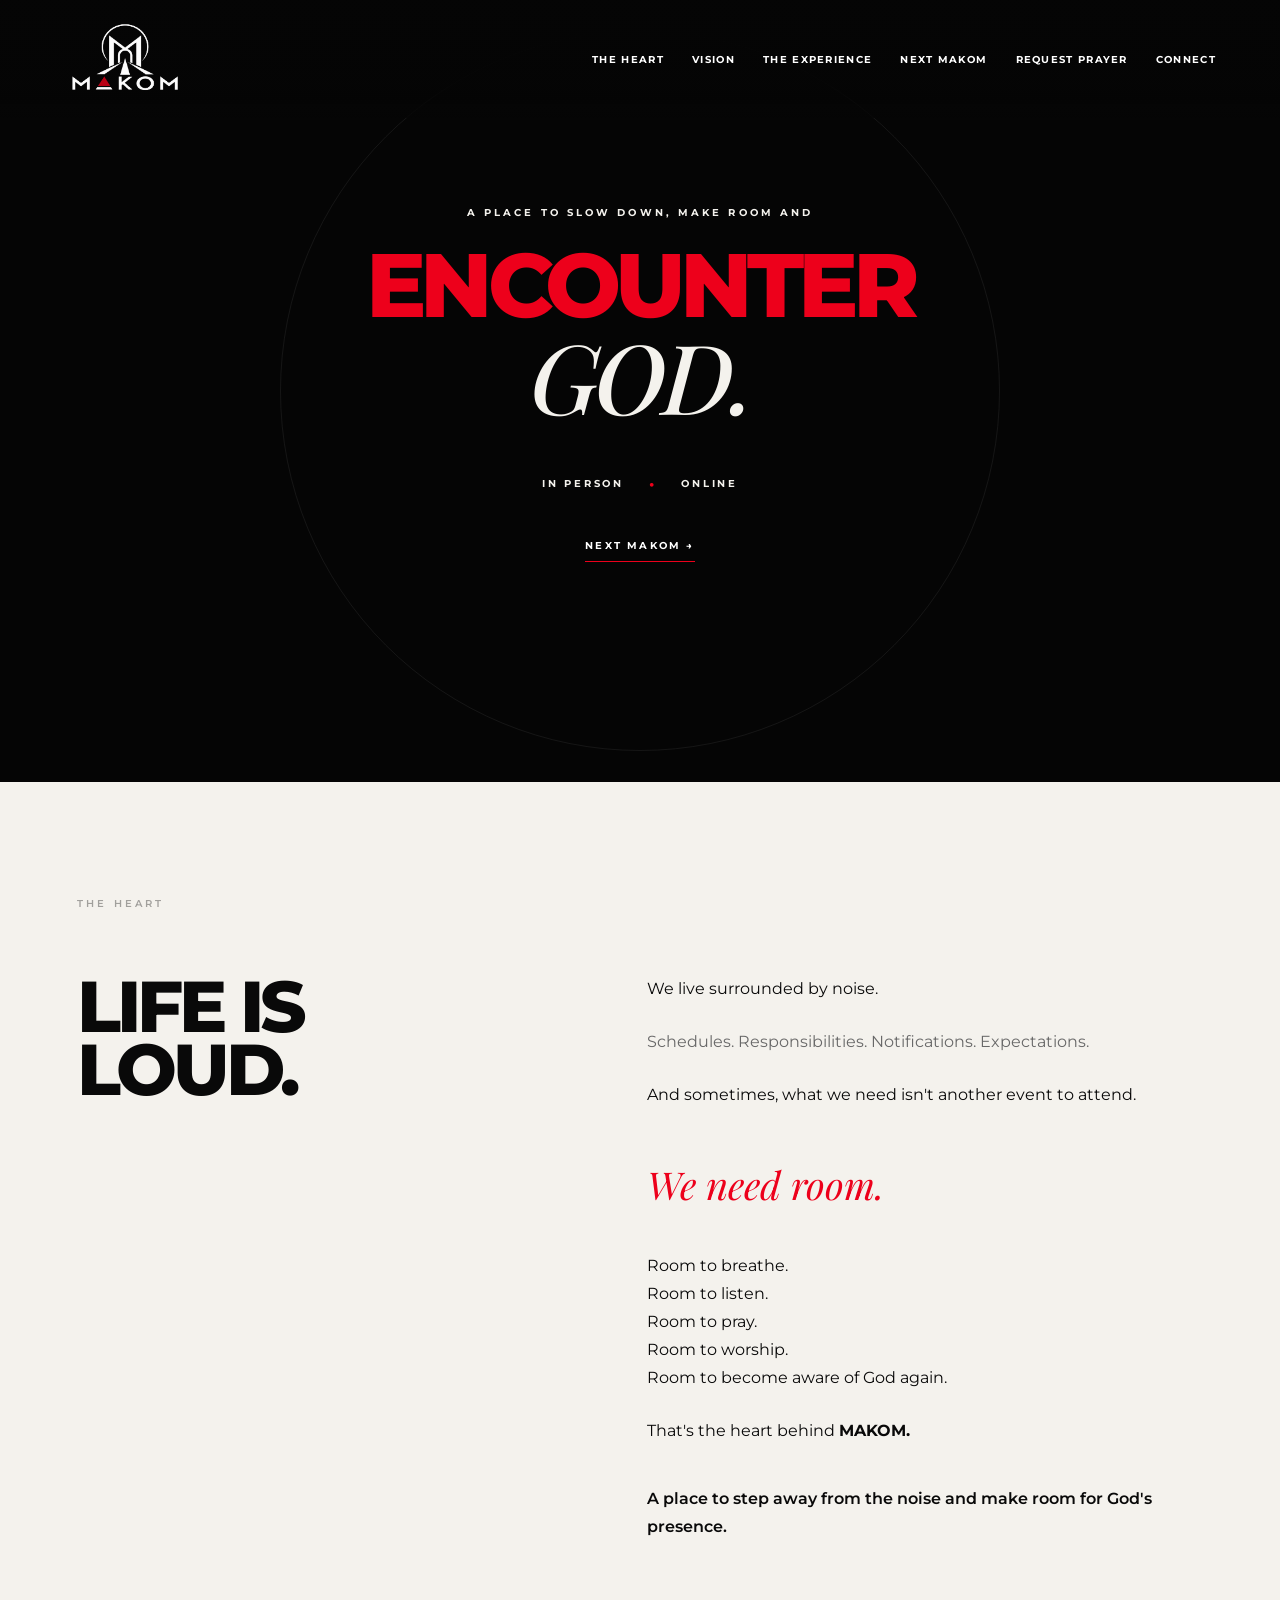
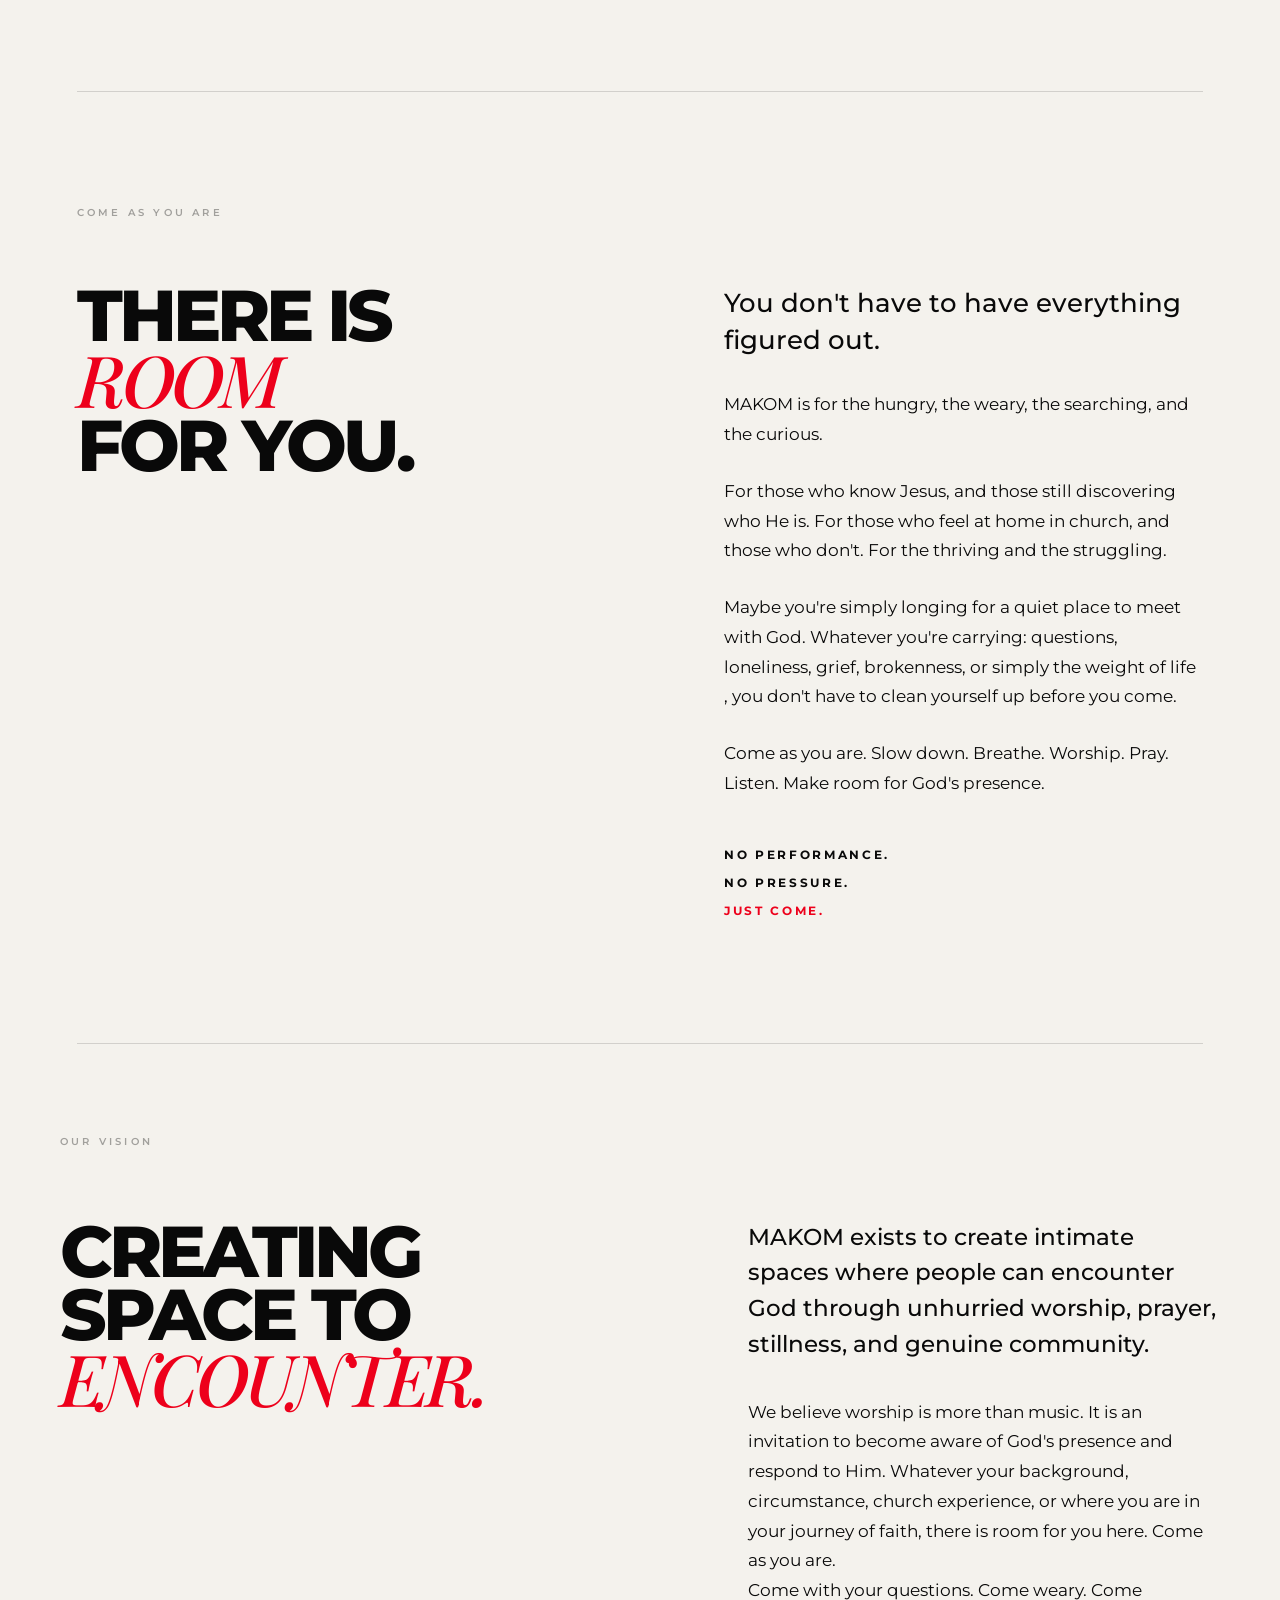
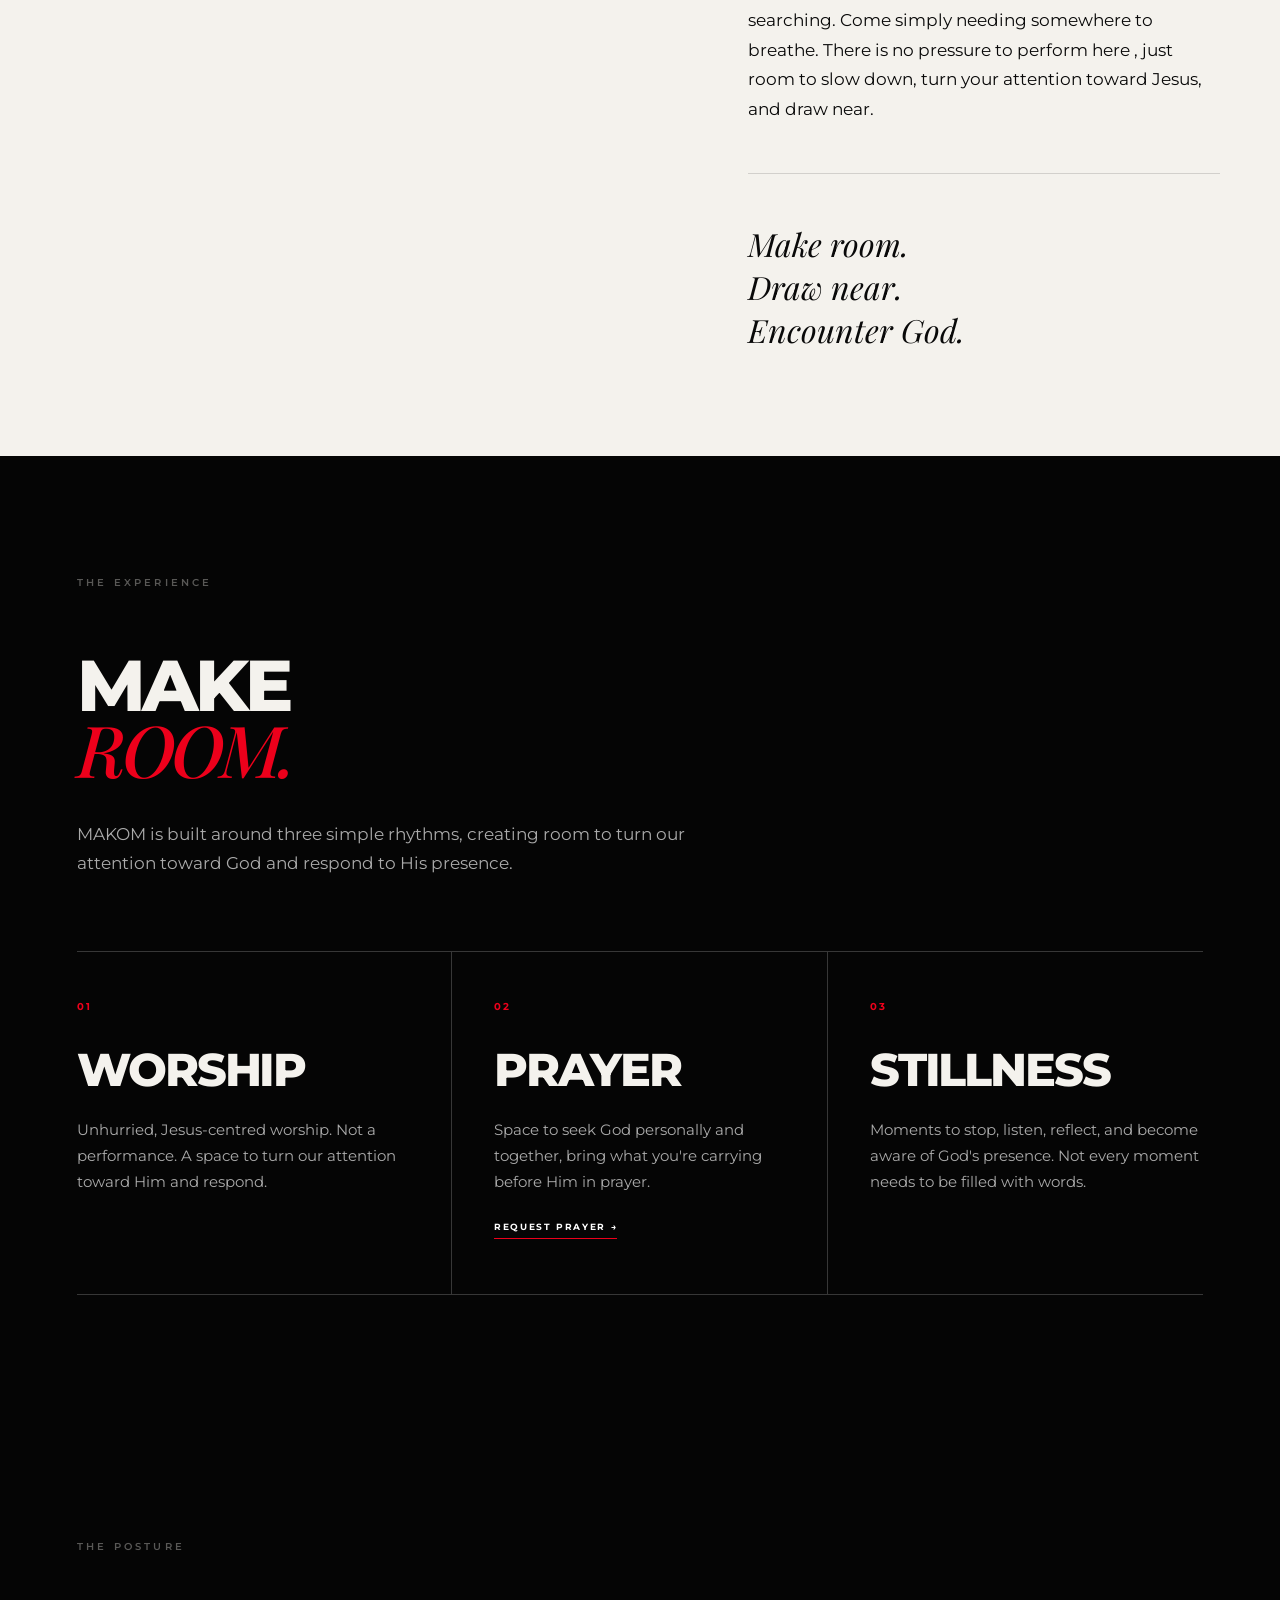
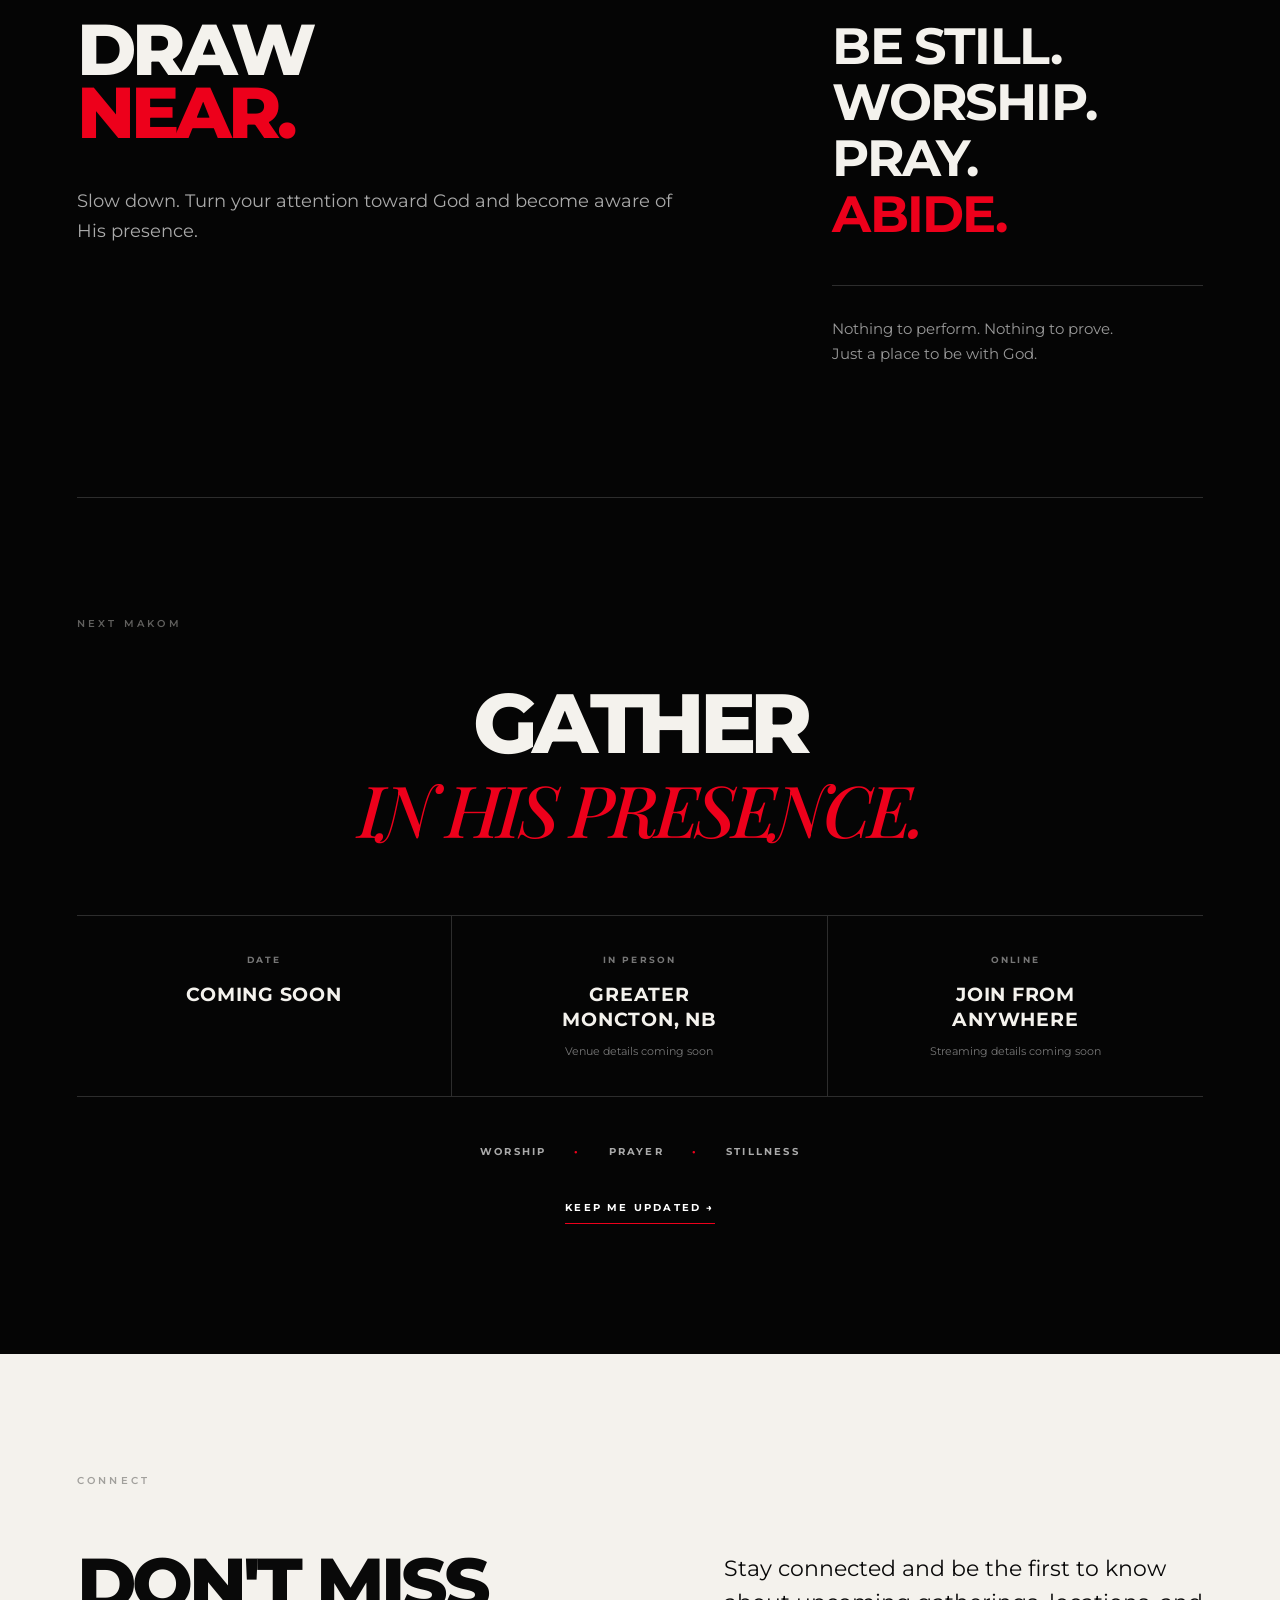
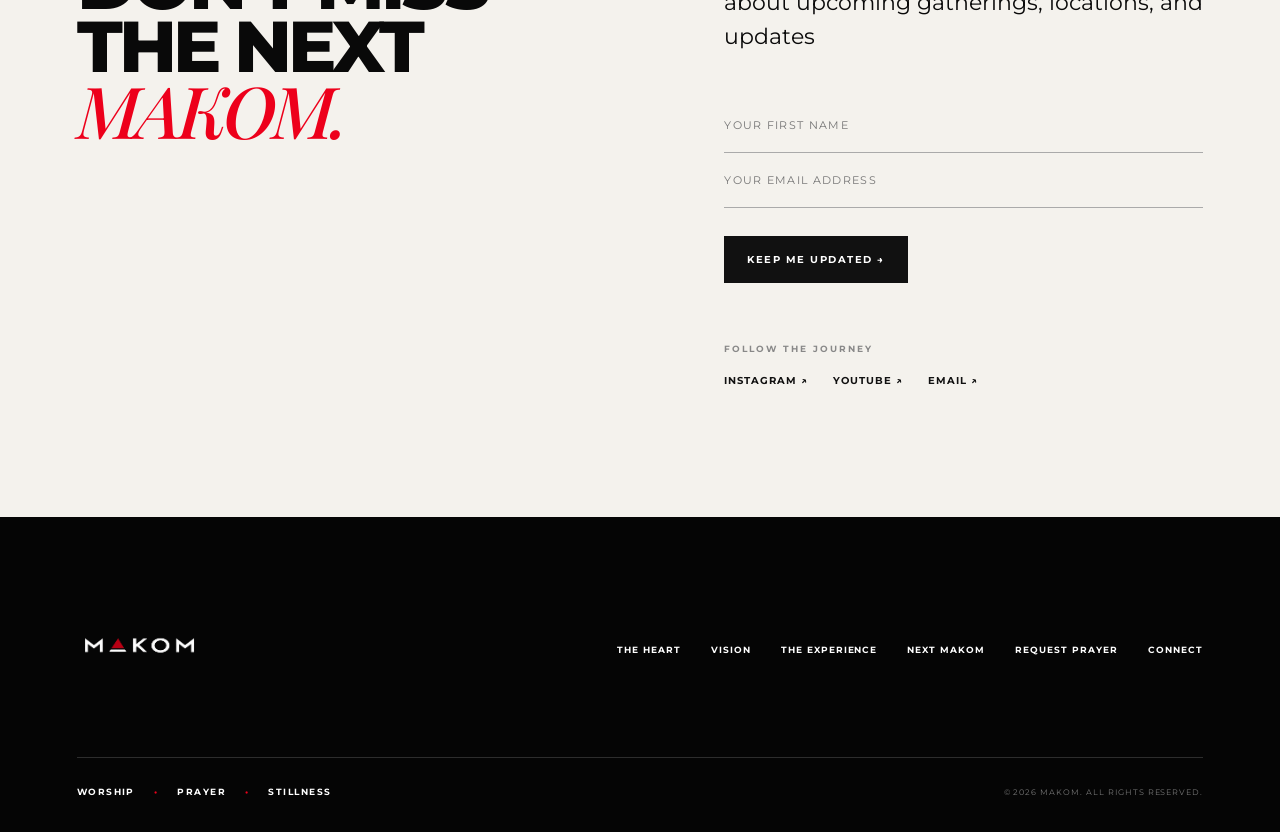
==== commit a2fb5bf2: "Update index.html" ====
--- a/index.html
+++ b/index.html
@@ -236,7 +236,9 @@
       become aware of God's presence and respond to Him. Whatever your background,
       circumstance, church experience, or where you are in your journey of faith,
       there is room for you here. Come as you are.
-    
+    </p>
+
+    <p>
       Come with your questions. Come weary. Come searching.
       Come simply needing somewhere to breathe. There is no pressure to perform here ,
       just room to slow down, turn your attention toward Jesus, and draw near.
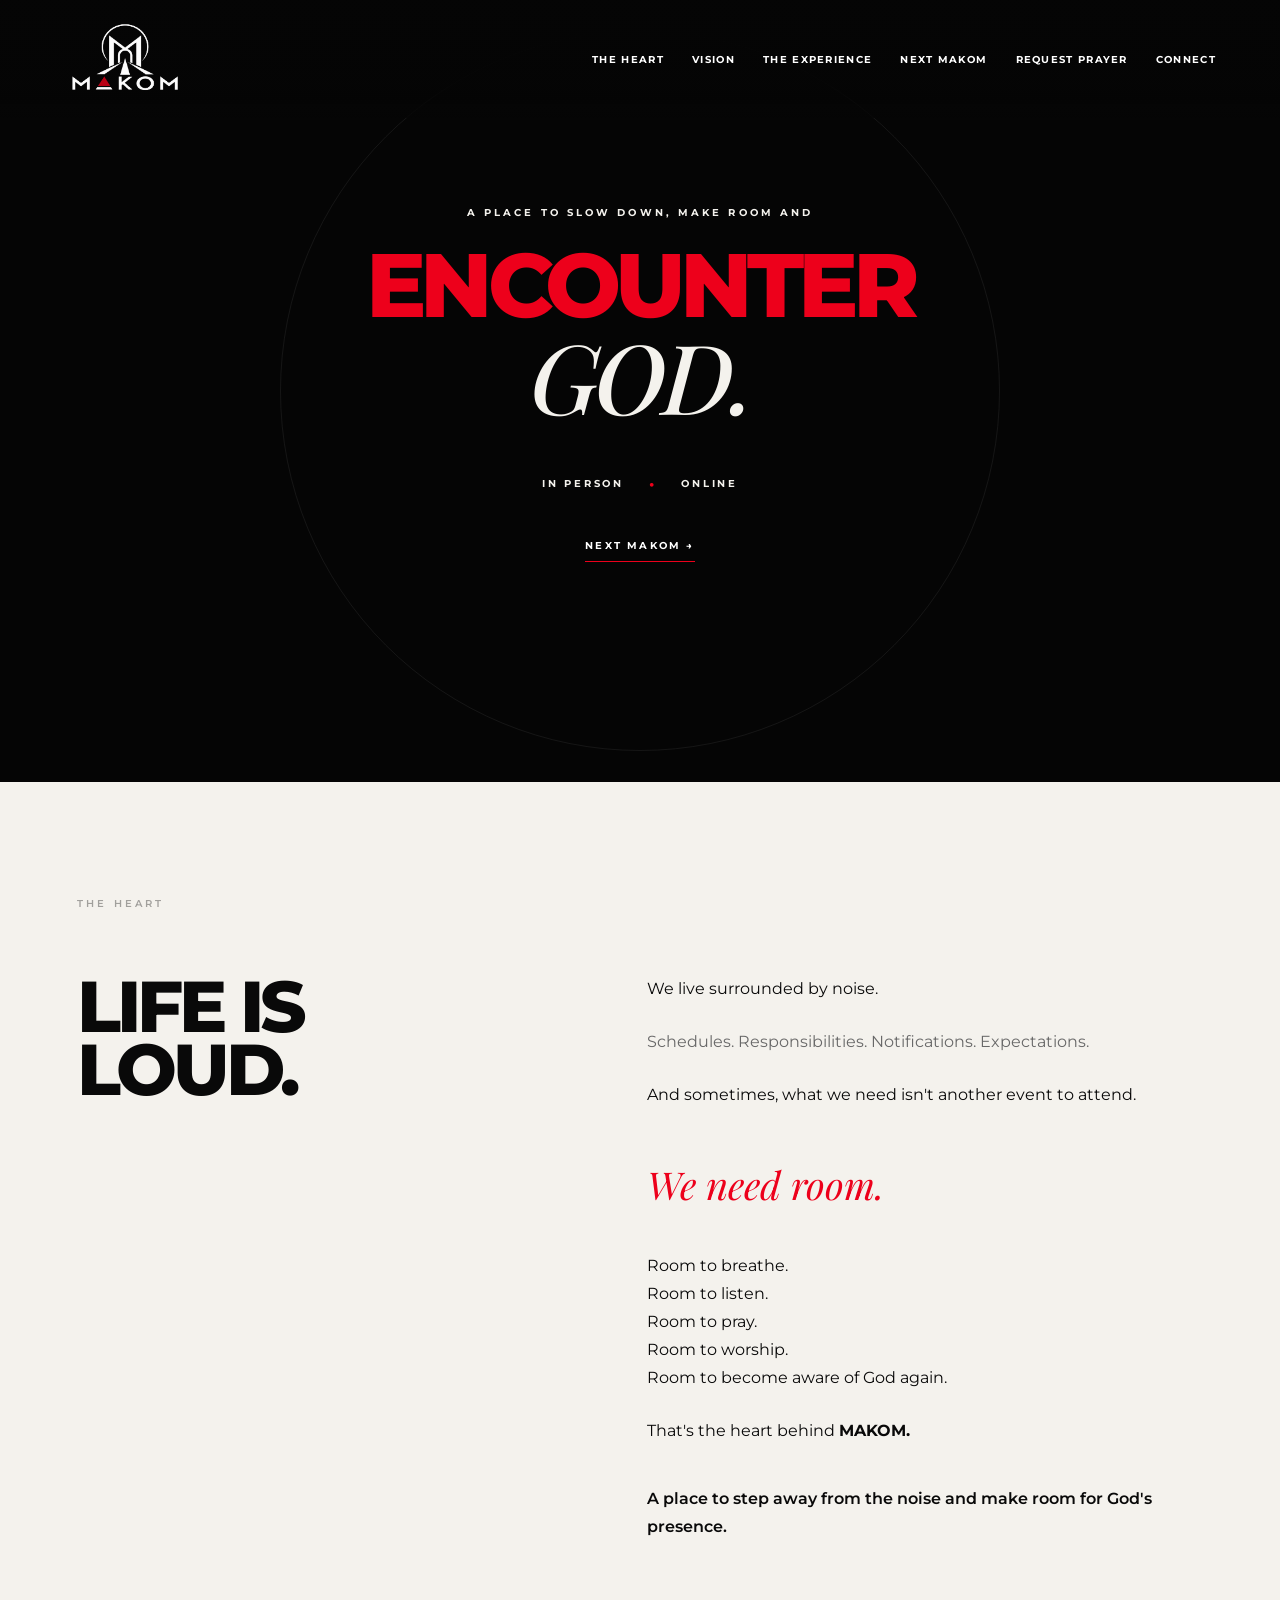
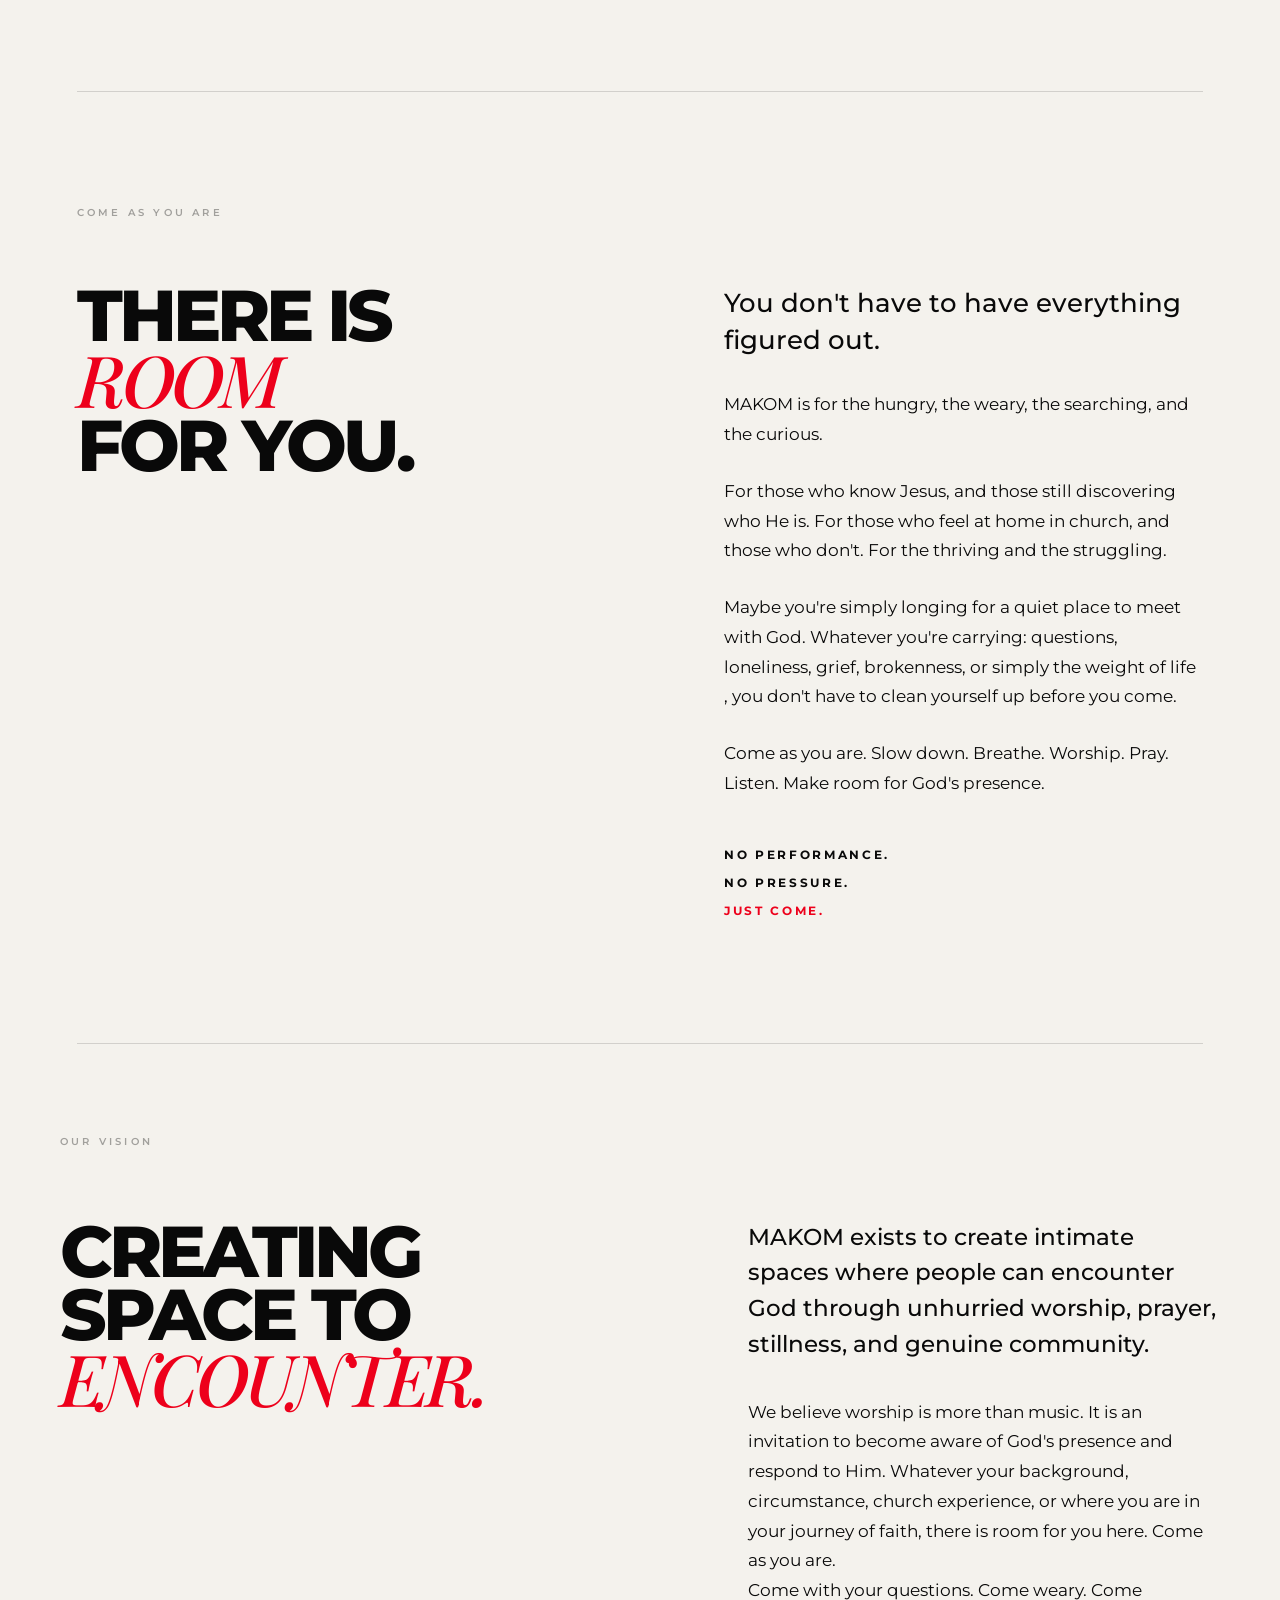
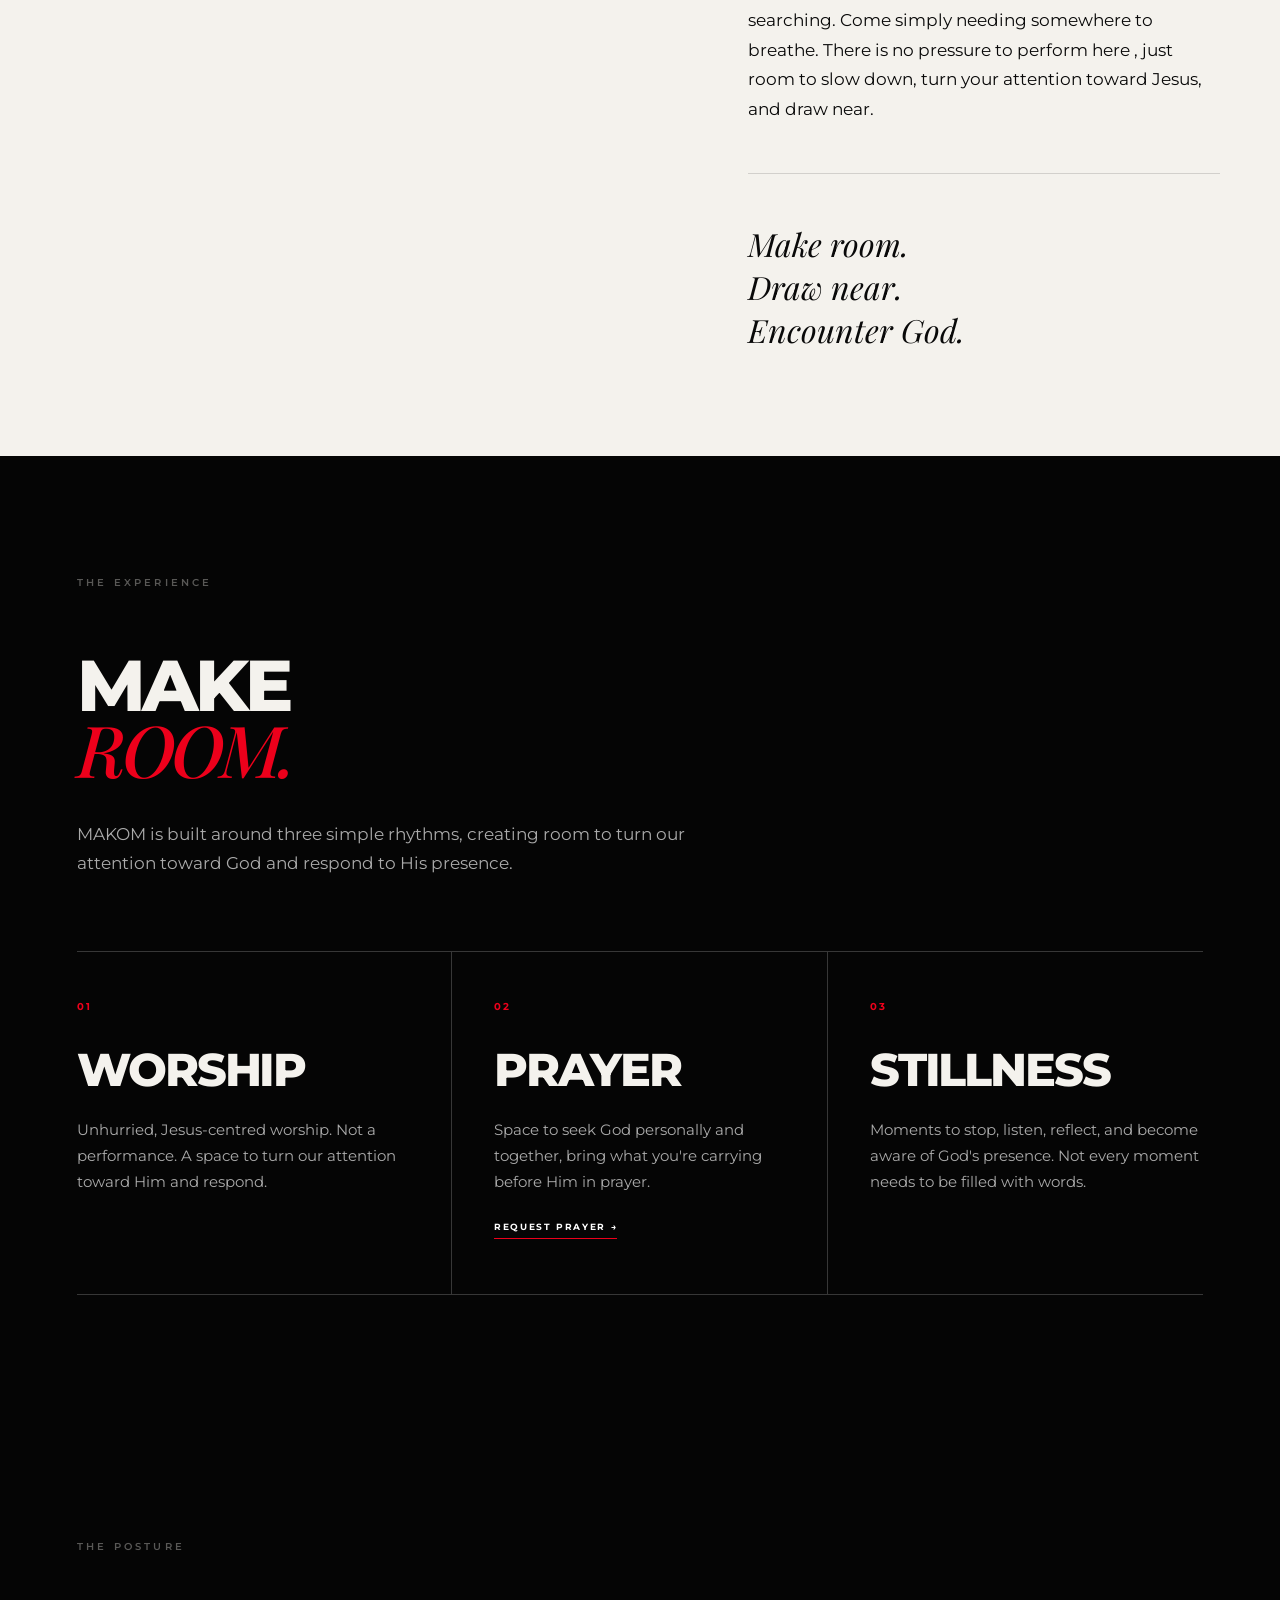
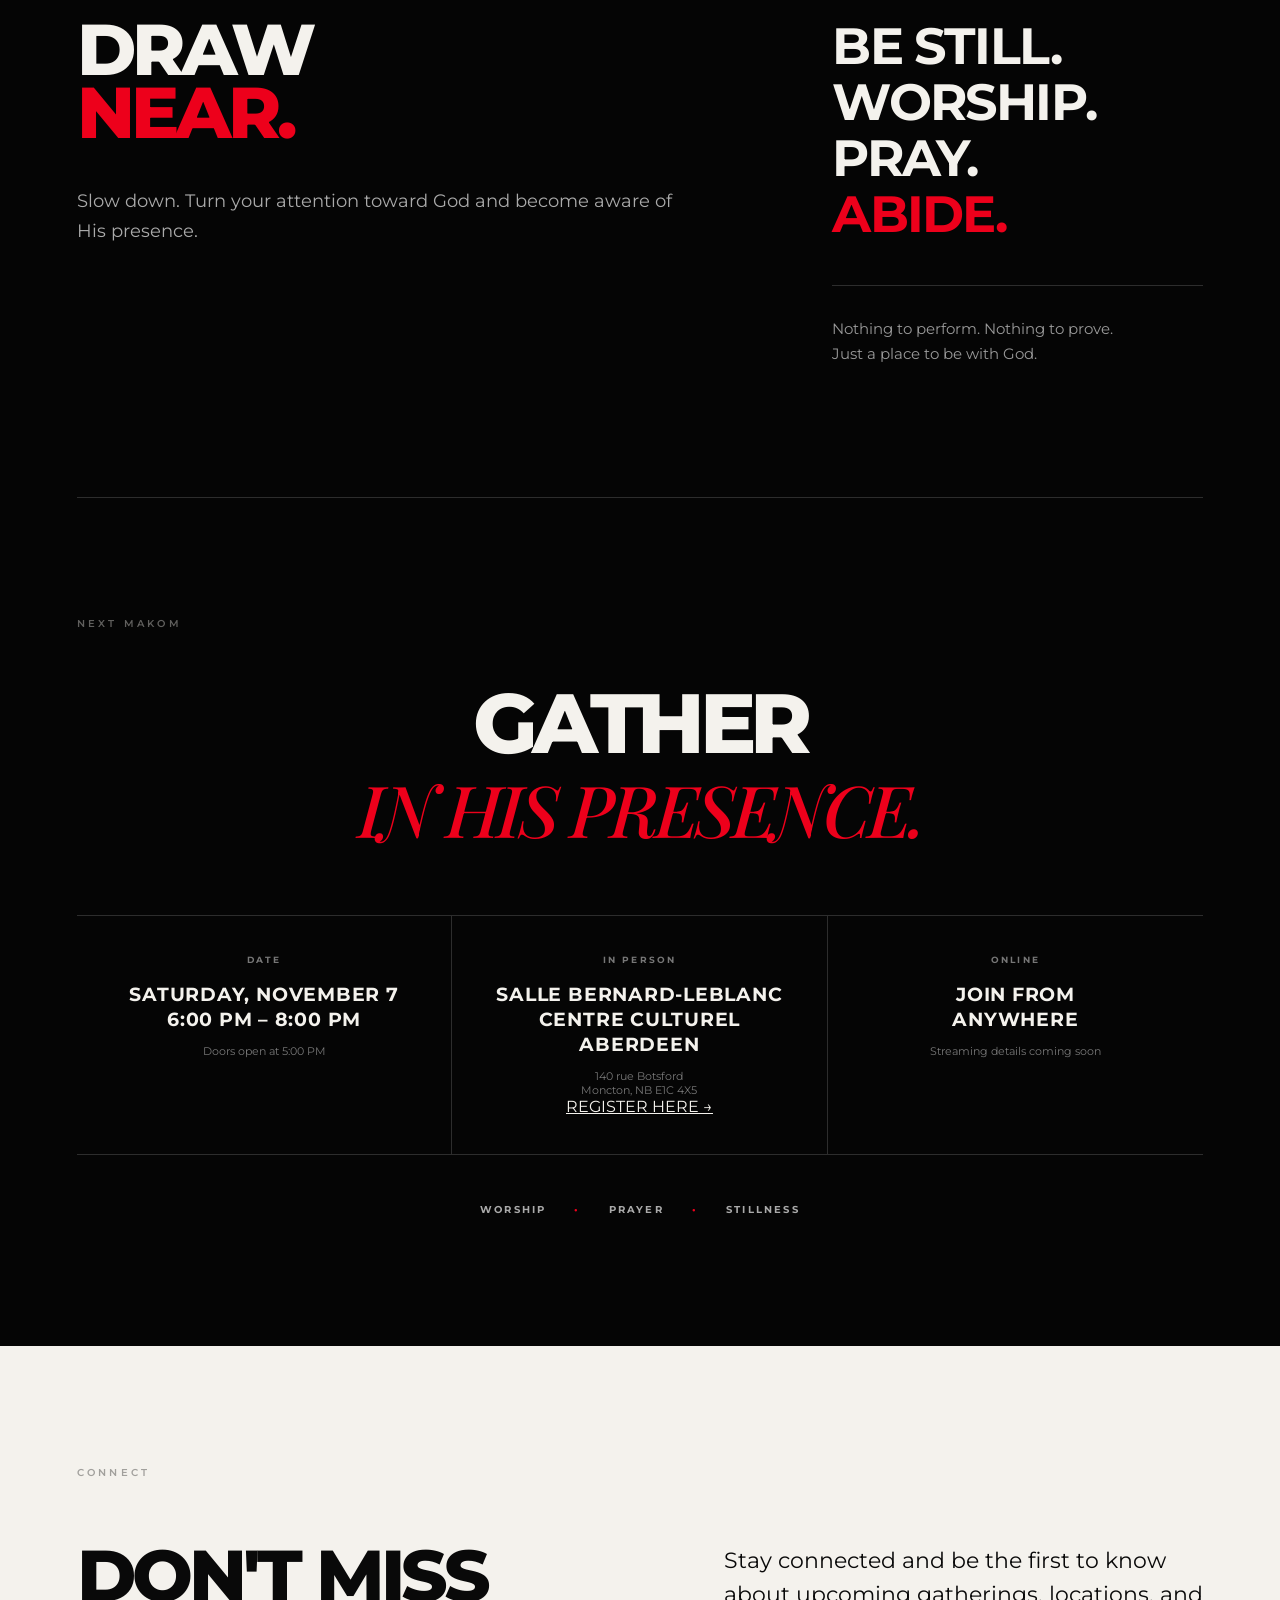
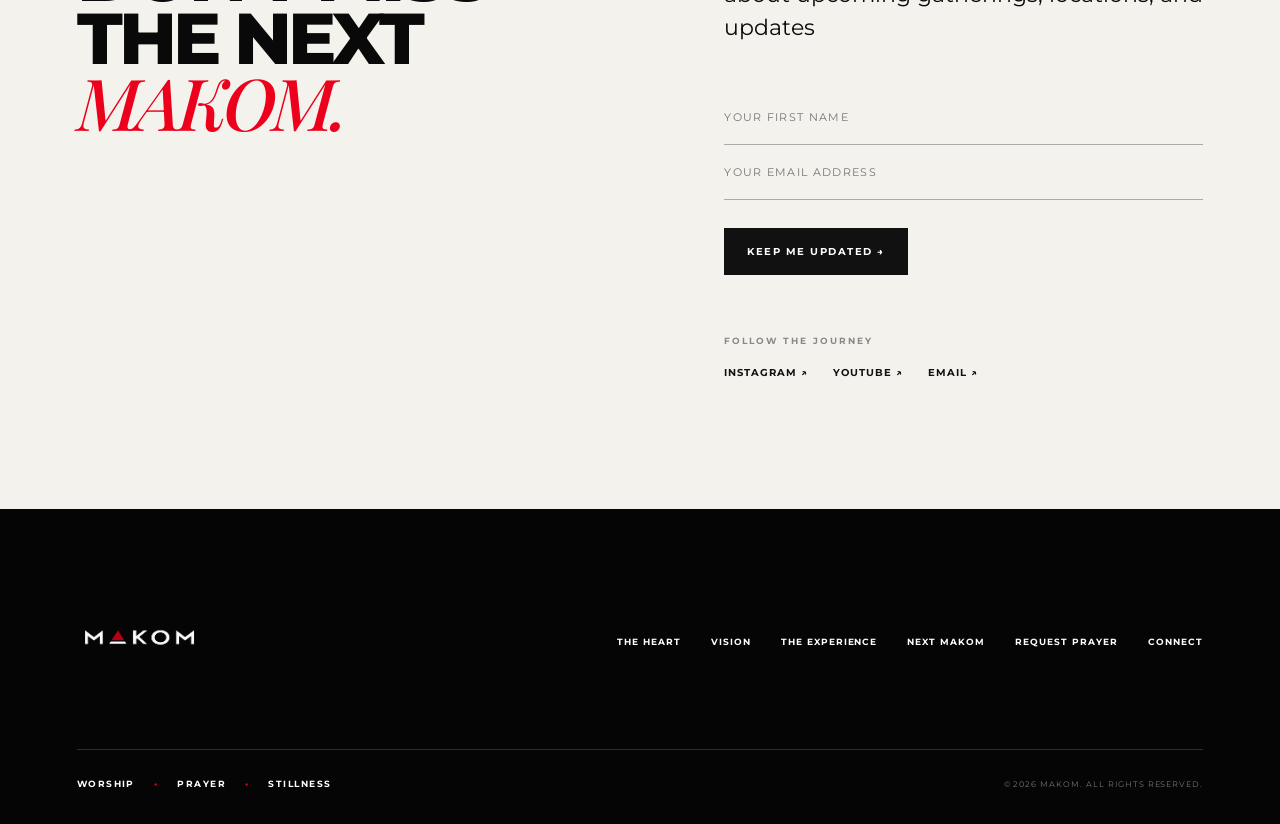
==== commit d679a55f: "Update index.html" ====
--- a/index.html
+++ b/index.html
@@ -380,88 +380,104 @@
 </section>
 
 
-  <!-- ========================================
+<!-- ========================================
    NEXT MAKOM
-  ========================================= -->
-  <section id="next-gathering" class="gathering dark">
-
-    <div class="section-marker">
+   ======================================== -->
+<section id="next-gathering" class="gathering dark">
+
+  <div class="section-marker">
     NEXT MAKOM
-    </div>
-
-    <div class="gathering-inner">
-
-      <p class="gathering-eyebrow">
-      </p>
-
-      <h2 class="gathering-title">
-        <span>GATHER</span>
-        <em>IN HIS PRESENCE.</em>
-      </h2>
-
-      <div class="gathering-details">
-
-        <div class="gathering-detail">
-
-          <span class="detail-label">
-            DATE
-          </span>
-
-          <strong>
-            COMING SOON
-          </strong>
-
-        </div>
-
-        <div class="gathering-detail">
-
-          <span class="detail-label">
-            IN PERSON
-          </span>
-
-          <strong>
-            GREATER<br>MONCTON, NB
-          </strong>
-
-          <small>
-            Venue details coming soon
-          </small>
-
-        </div>
-
-        <div class="gathering-detail">
-
-          <span class="detail-label">
-            ONLINE
-          </span>
-
-          <strong>
-            JOIN FROM<br>ANYWHERE
-          </strong>
-
-          <small>
-            Streaming details coming soon
-          </small>
-
-        </div>
-
-      </div>
-
-      <div class="gathering-values">
-        <span>WORSHIP</span>
-        <b>•</b>
-        <span>PRAYER</span>
-        <b>•</b>
-        <span>STILLNESS</span>
-      </div>
-
-      <a href="#connect" class="gathering-cta">
-        KEEP ME UPDATED →
-      </a>
-
-    </div>
-
-  </section>
+  </div>
+
+  <div class="gathering-inner">
+
+    <h2 class="gathering-title">
+      <span>GATHER</span>
+      <em>IN HIS PRESENCE.</em>
+    </h2>
+
+    <div class="gathering-details">
+
+      <!-- DATE -->
+      <div class="gathering-detail">
+
+        <span class="detail-label">
+          DATE
+        </span>
+
+        <strong>
+          SATURDAY, NOVEMBER 7<br>
+          6:00 PM – 8:00 PM
+        </strong>
+
+        <small>
+          Doors open at 5:00 PM
+        </small>
+
+      </div>
+
+
+      <!-- IN PERSON -->
+      <div class="gathering-detail">
+
+        <span class="detail-label">
+          IN PERSON
+        </span>
+
+        <strong>
+          SALLE BERNARD-LEBLANC<br>
+          CENTRE CULTUREL ABERDEEN
+        </strong>
+
+        <small>
+          140 rue Botsford<br>
+          Moncton, NB E1C 4X5
+        </small>
+
+        <a
+          href="YOUR-REGISTRATION-LINK"
+          class="gathering-register"
+          target="_blank"
+          rel="noopener noreferrer"
+        >
+          REGISTER HERE →
+        </a>
+
+      </div>
+
+
+      <!-- ONLINE -->
+      <div class="gathering-detail">
+
+        <span class="detail-label">
+          ONLINE
+        </span>
+
+        <strong>
+          JOIN FROM<br>
+          ANYWHERE
+        </strong>
+
+        <small>
+          Streaming details coming soon
+        </small>
+
+      </div>
+
+    </div>
+
+
+    <div class="gathering-values">
+      <span>WORSHIP</span>
+      <b>•</b>
+      <span>PRAYER</span>
+      <b>•</b>
+      <span>STILLNESS</span>
+    </div>
+
+  </div>
+
+</section>
 
 
   <!-- ========================================
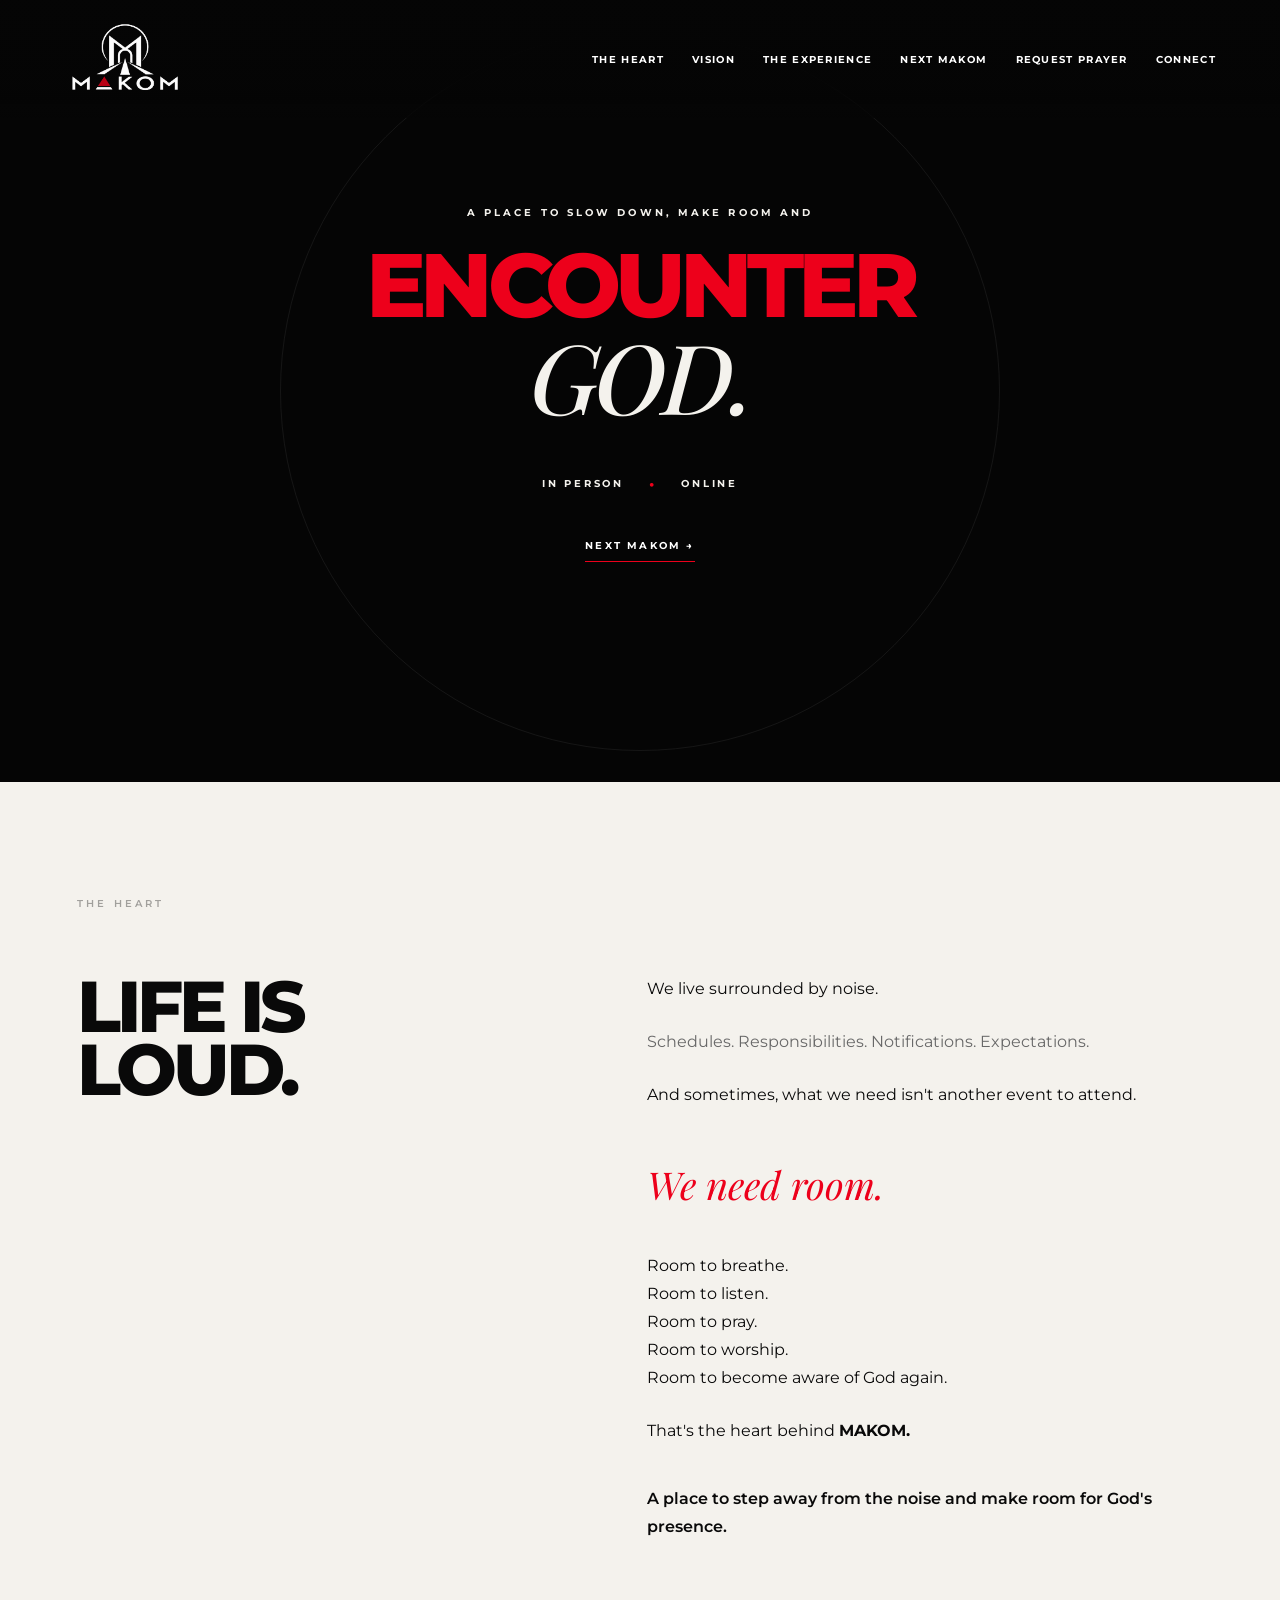
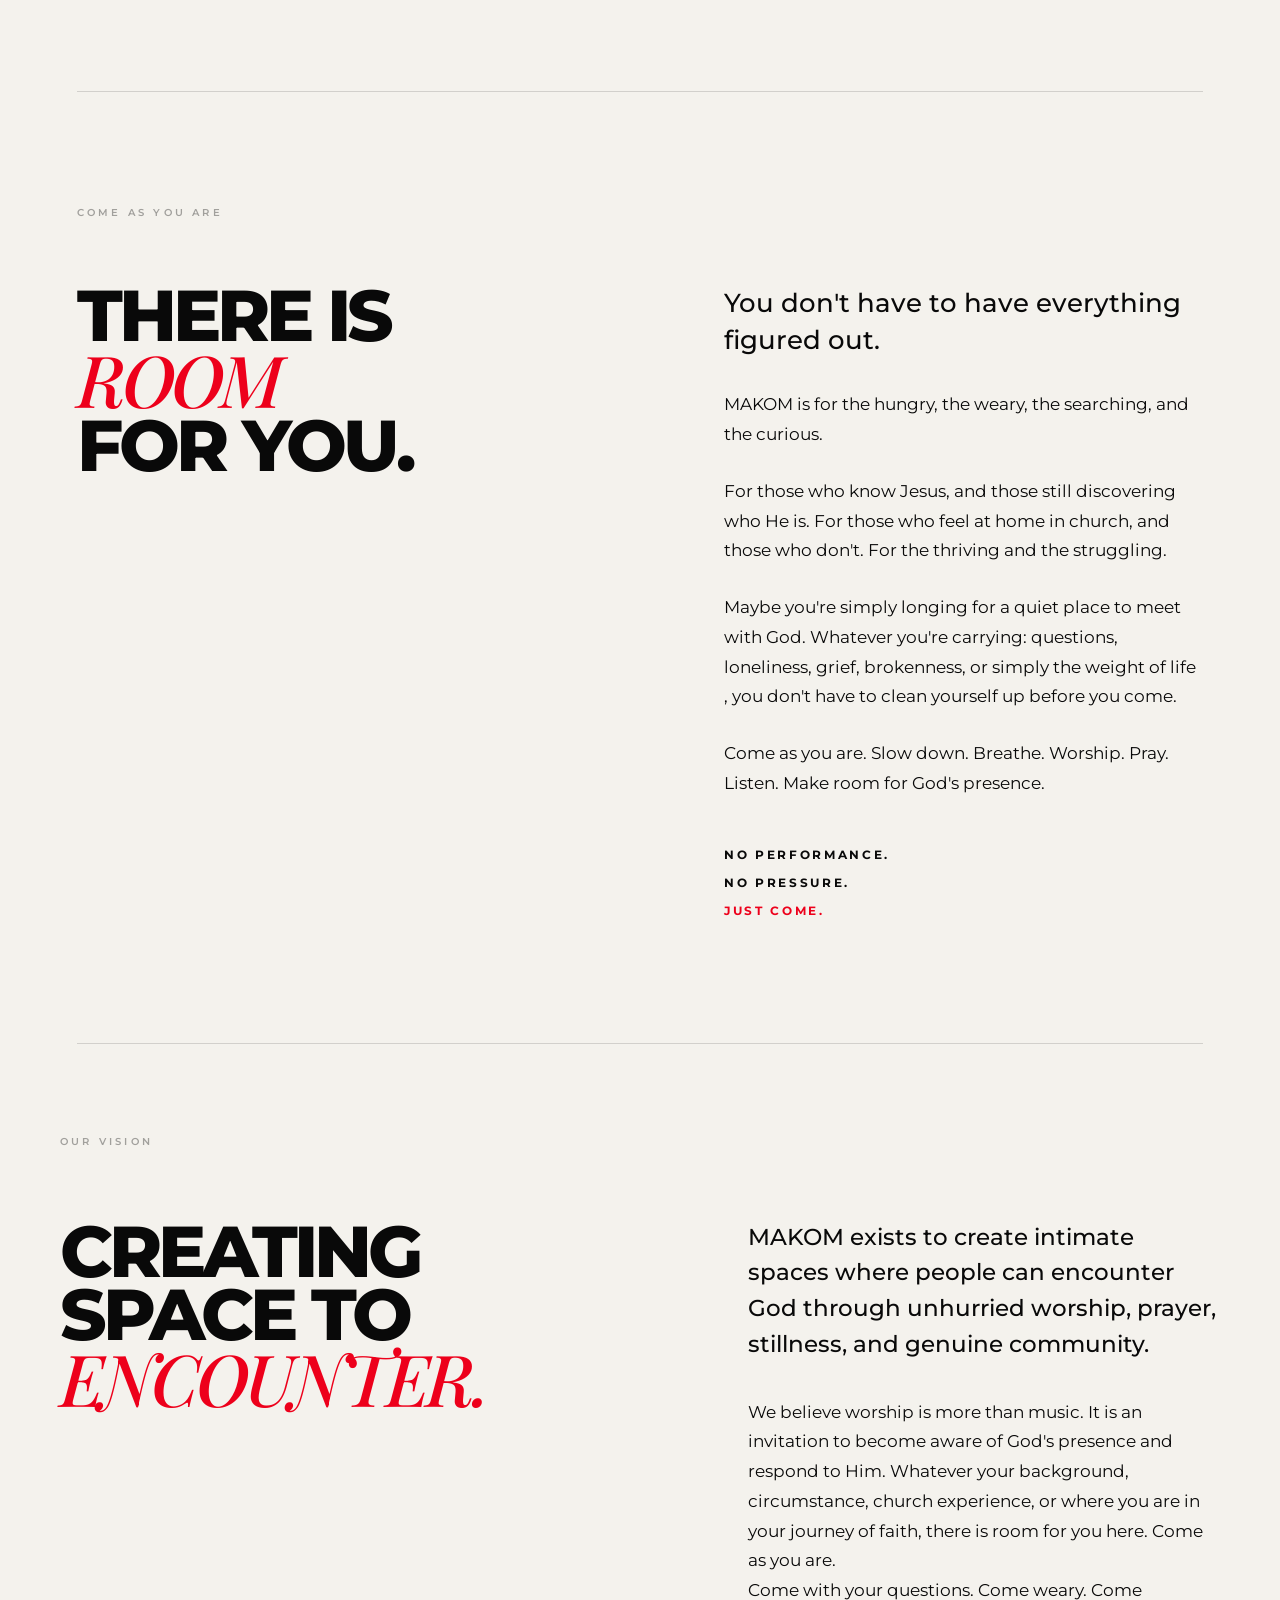
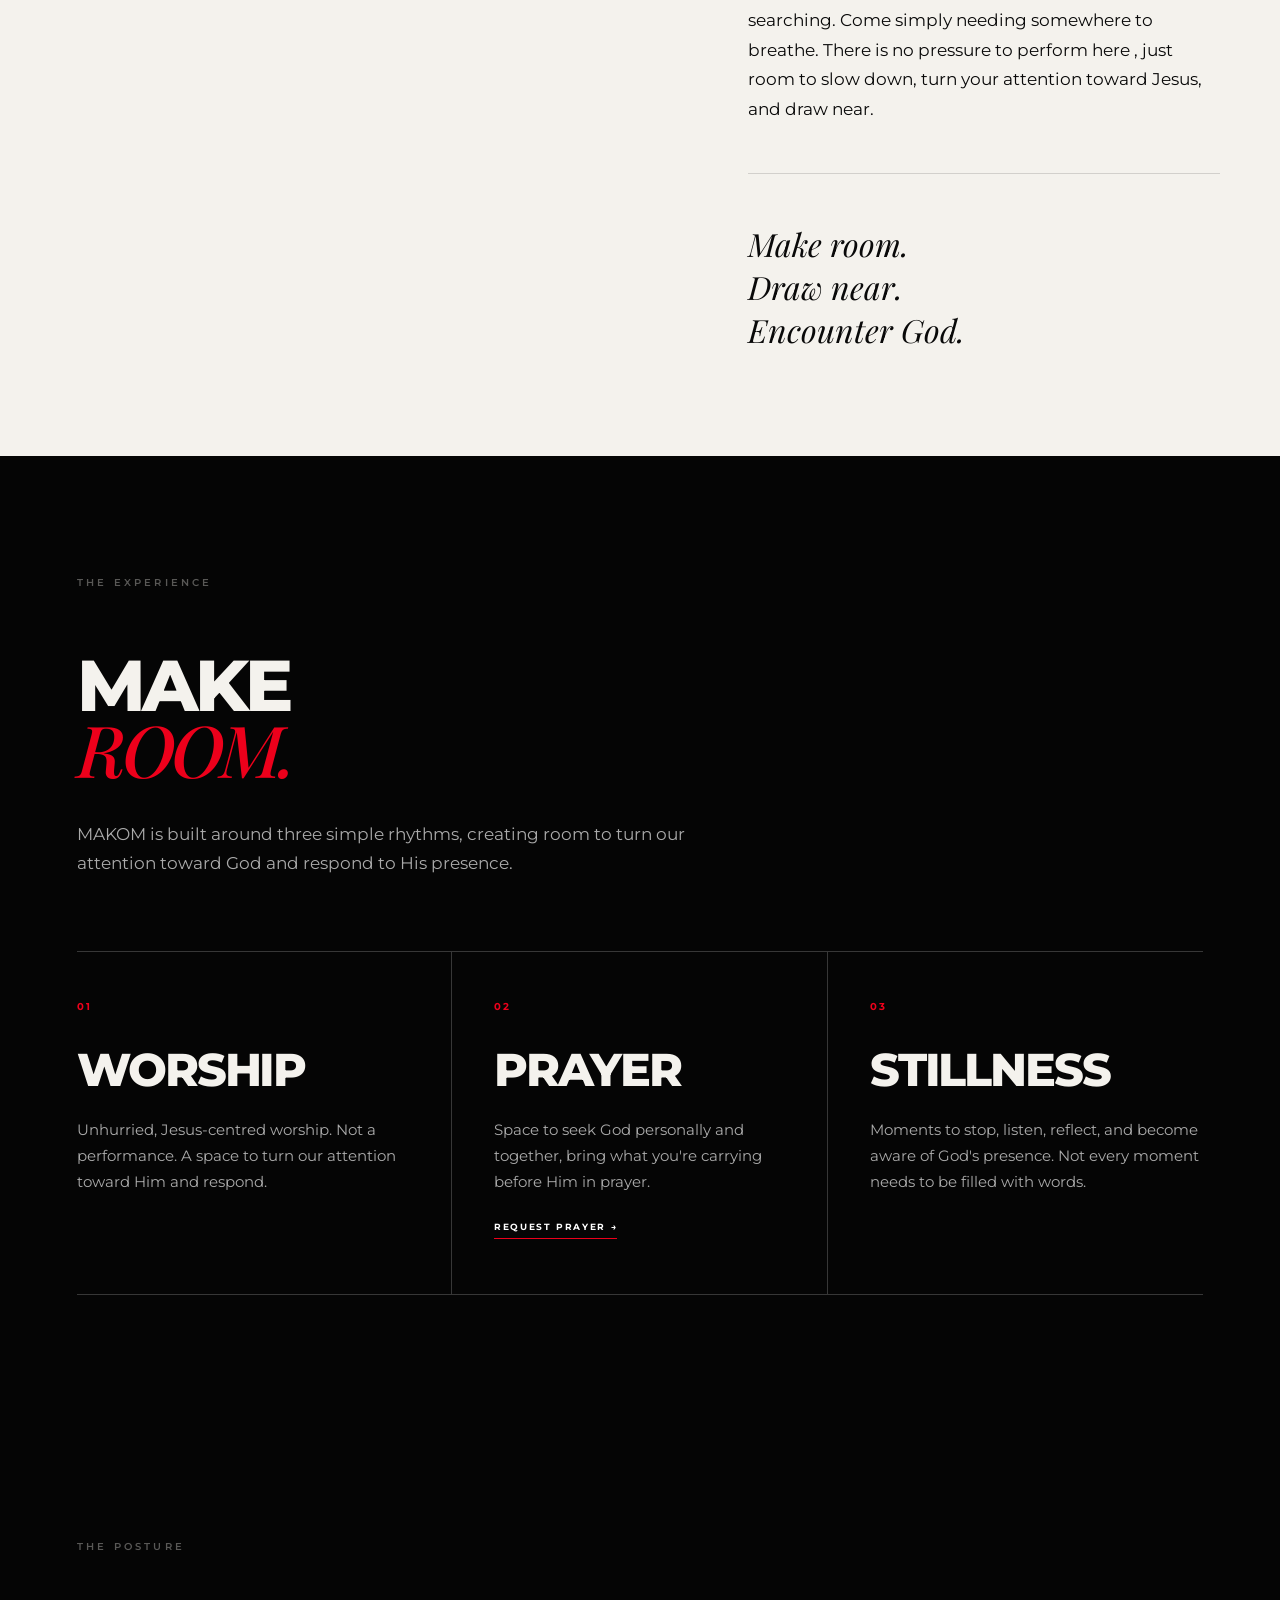
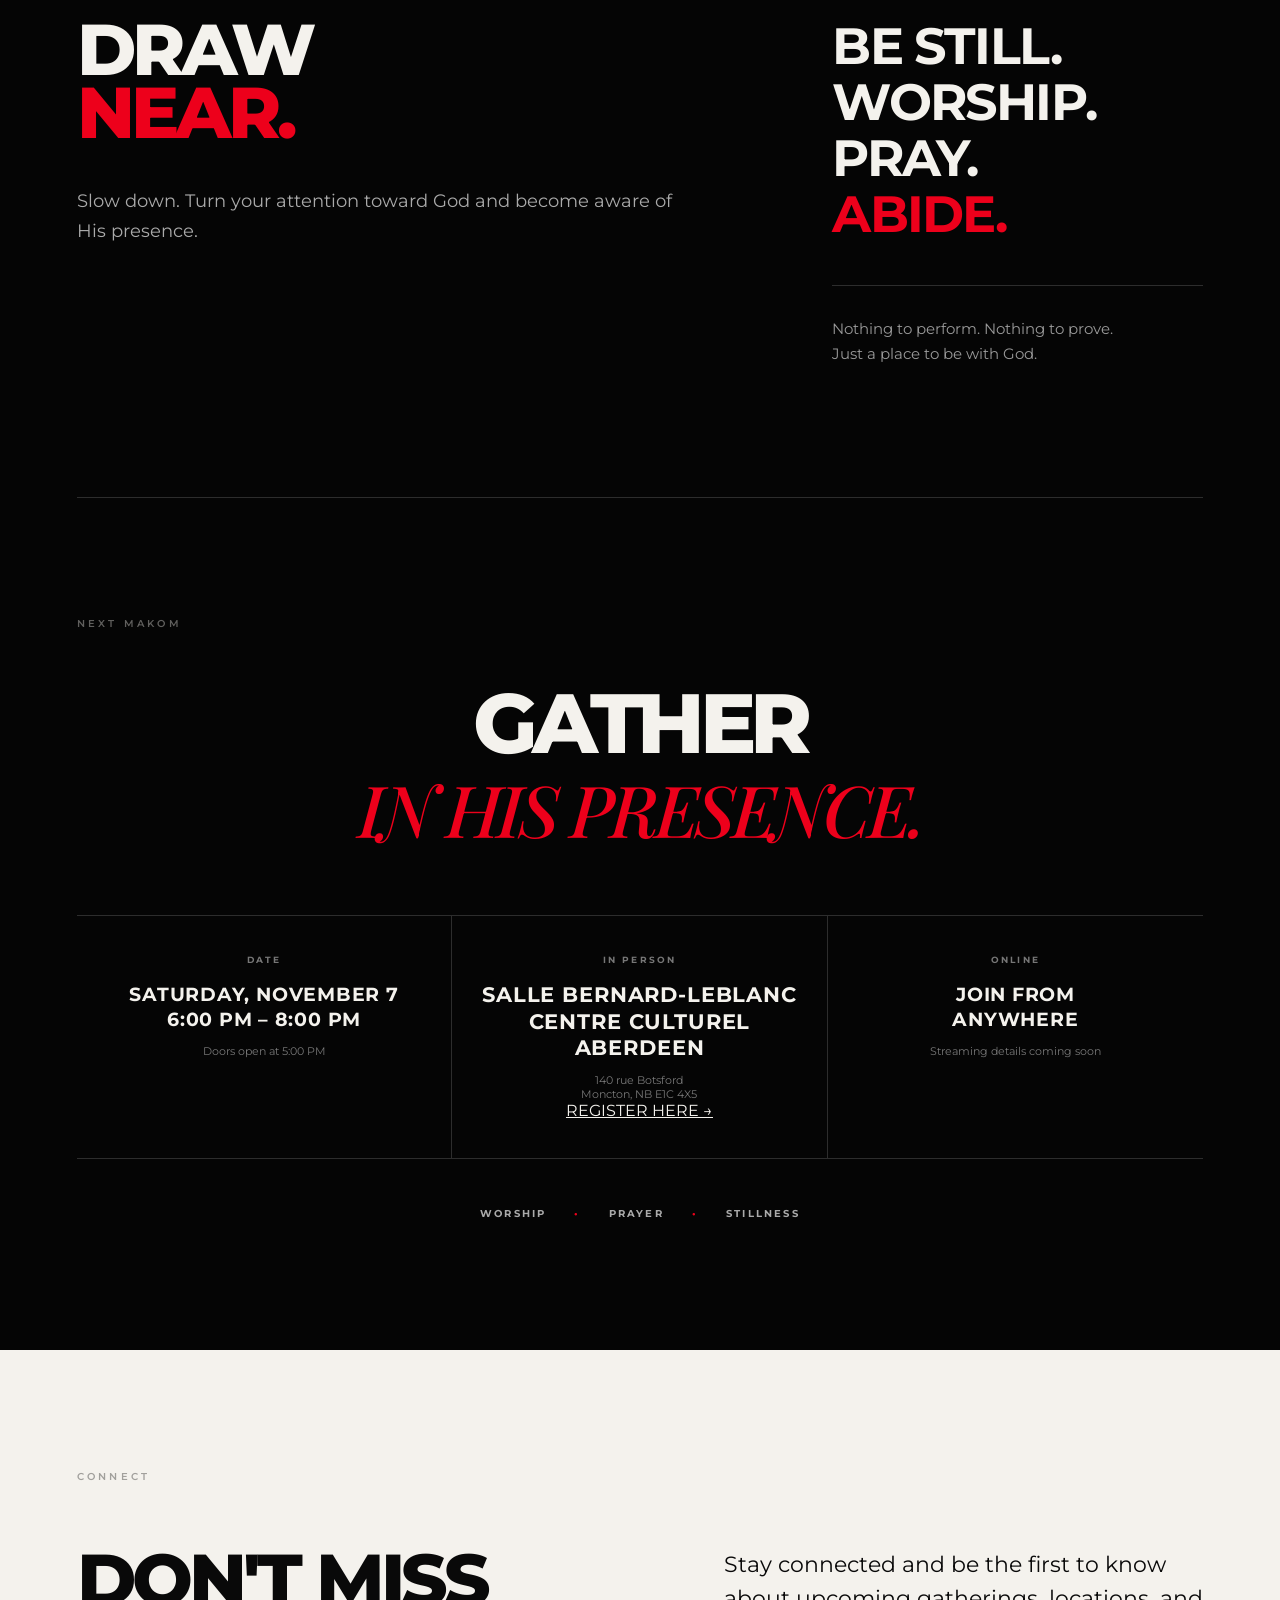
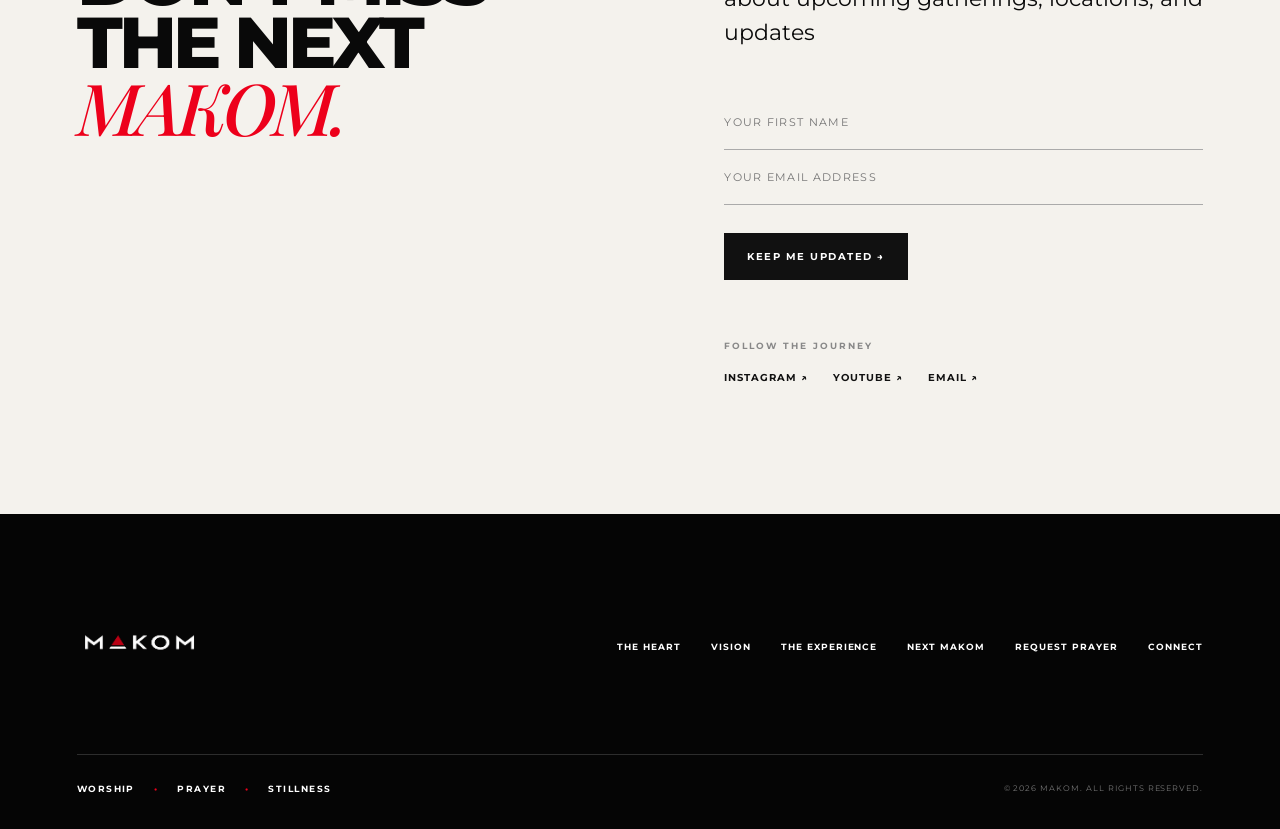
==== commit 942d53f2: "Update index.html" ====
--- a/index.html
+++ b/index.html
@@ -434,13 +434,16 @@
           Moncton, NB E1C 4X5
         </small>
 
+        
         <a
-          href="YOUR-REGISTRATION-LINK"
+          href="https://forms.gle/vVQcjPiJq5cJGrRz8"
           class="gathering-register"
           target="_blank"
           rel="noopener noreferrer"
         >
+          
           REGISTER HERE →
+          
         </a>
 
       </div>
--- a/styles.css
+++ b/styles.css
@@ -2523,3 +2523,60 @@
   right: 0 !important;
   z-index: 99999 !important;
 }
+
+
+/* NEXT MAKOM ACTION LINKS */
+
+.gathering-action {
+  display: inline-block;
+  margin-top: 22px;
+  padding-bottom: 6px;
+
+  color: #fff;
+  text-decoration: none;
+  text-transform: uppercase;
+
+  font-size: 10px;
+  font-weight: 700;
+  letter-spacing: .18em;
+
+  border-bottom: 1px solid var(--red);
+
+  transition: color .25s ease;
+}
+
+.gathering-action:hover {
+  color: var(--red);
+}
+
+.gathering-action {
+  display: inline-block;
+  margin-top: 20px;
+  padding-bottom: 6px;
+
+  color: var(--red);
+  text-decoration: none;
+  text-transform: uppercase;
+
+  font-size: 10px;
+  font-weight: 700;
+  letter-spacing: .18em;
+
+  border-bottom: 1px solid var(--red);
+
+  transition: opacity .25s ease;
+}
+
+.gathering-action:hover {
+  opacity: .7;
+}
+
+.gathering-action {
+  display: inline-block;
+  margin-top: 20px;
+}
+
+.gathering-detail:nth-child(2) strong {
+  font-size: clamp(20px, 1.65vw, 27px);
+  line-height: 1.25;
+}
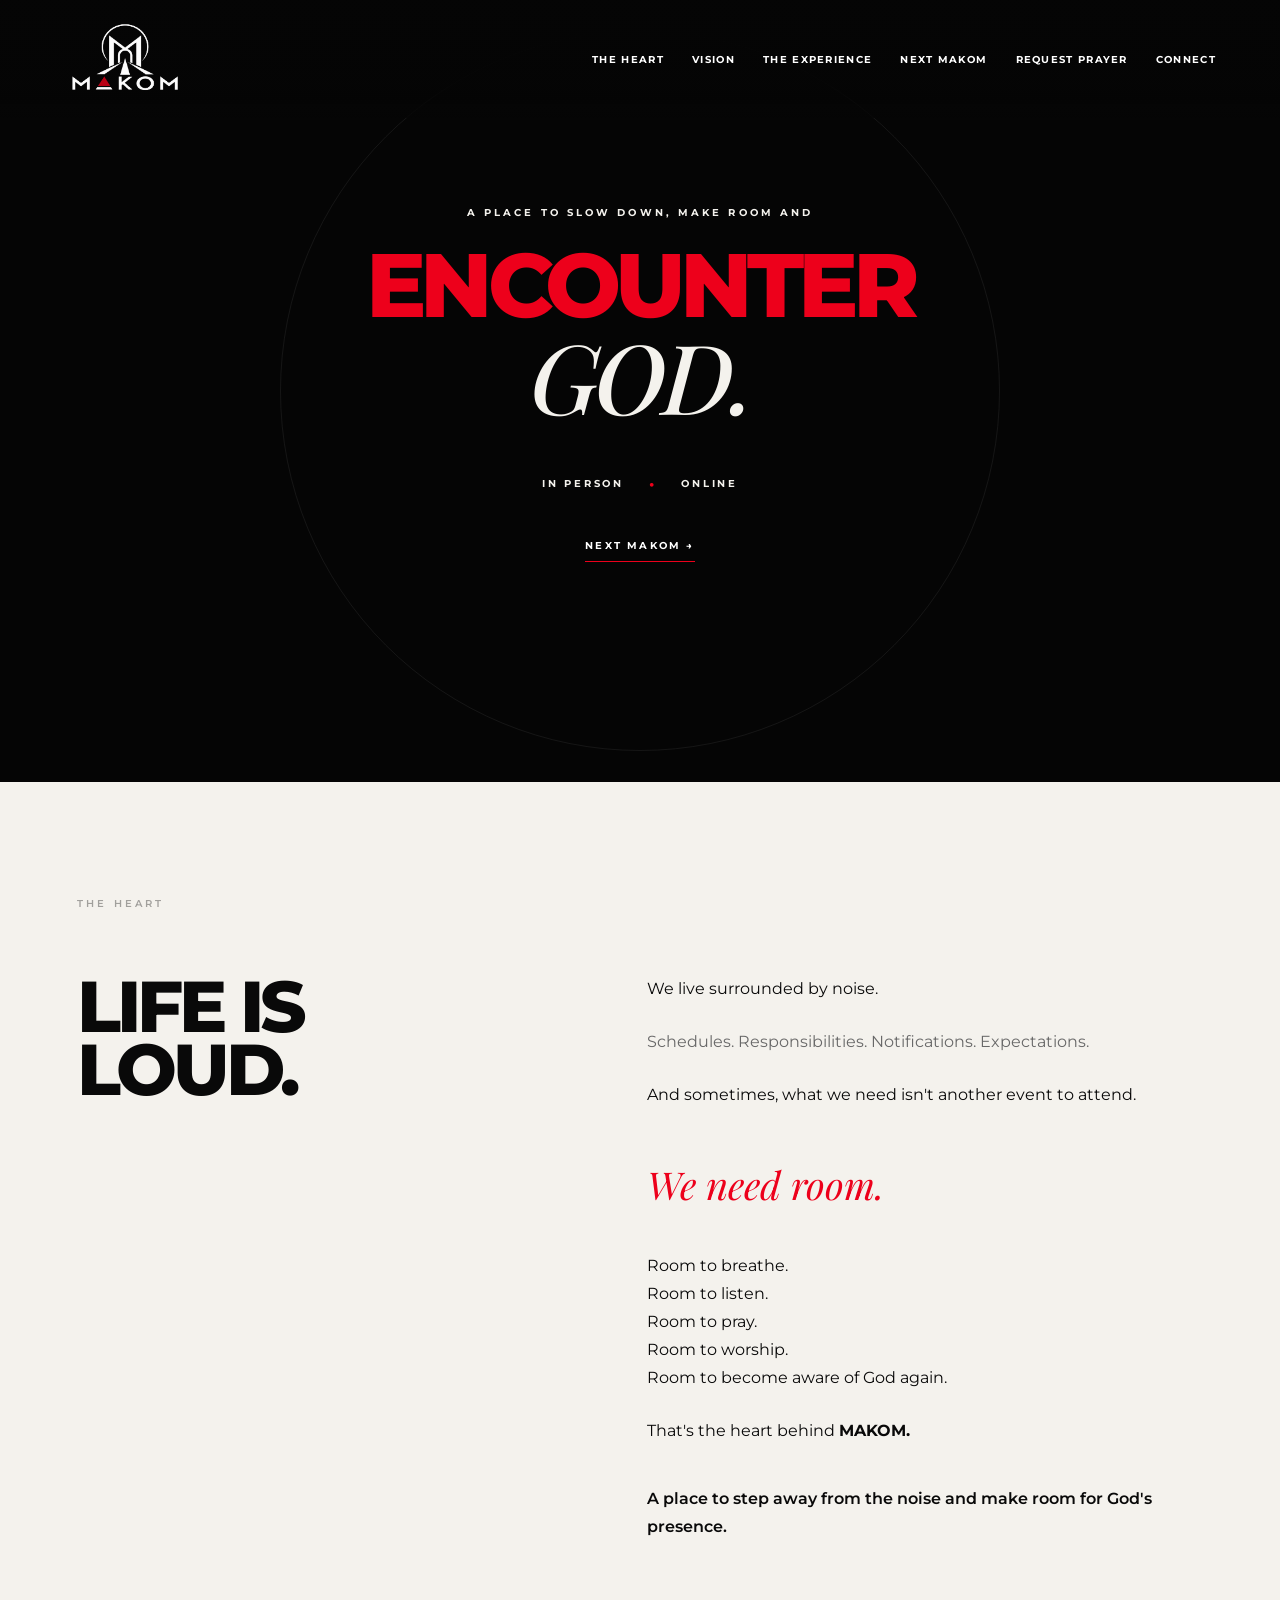
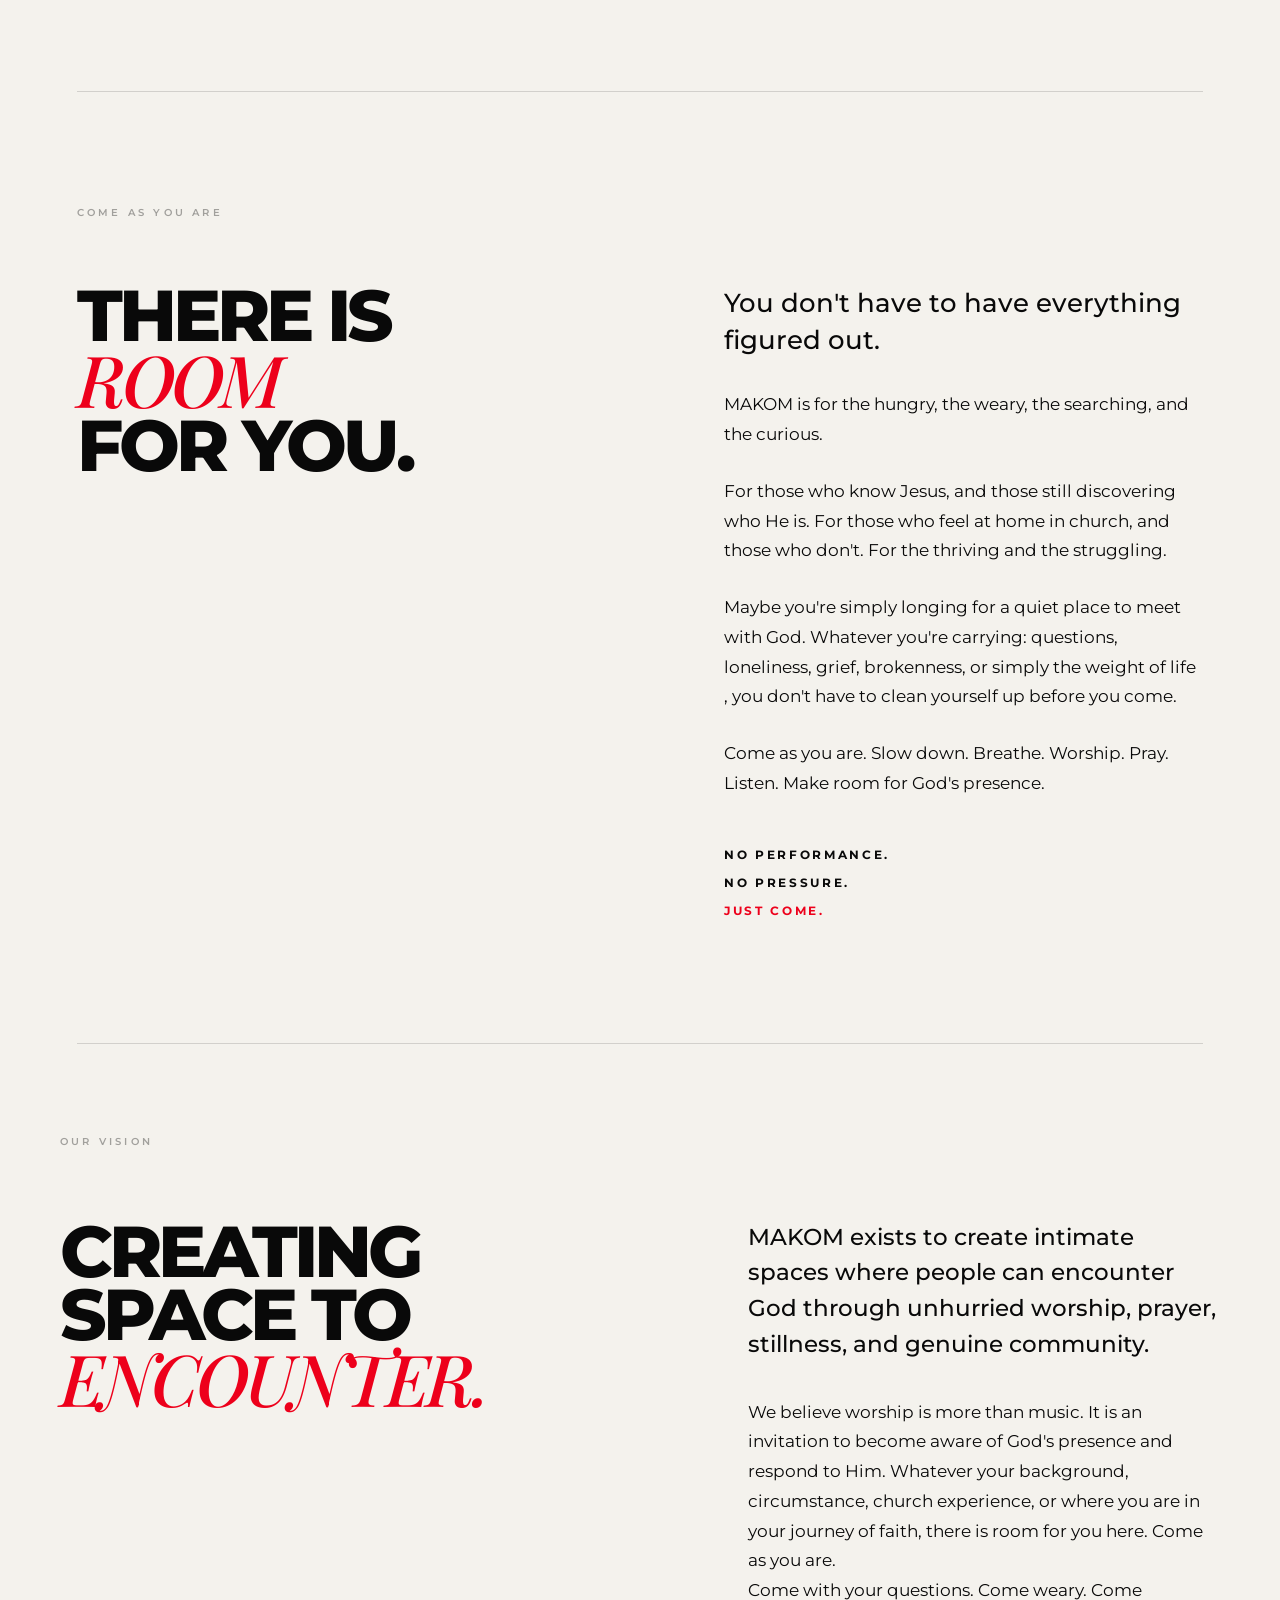
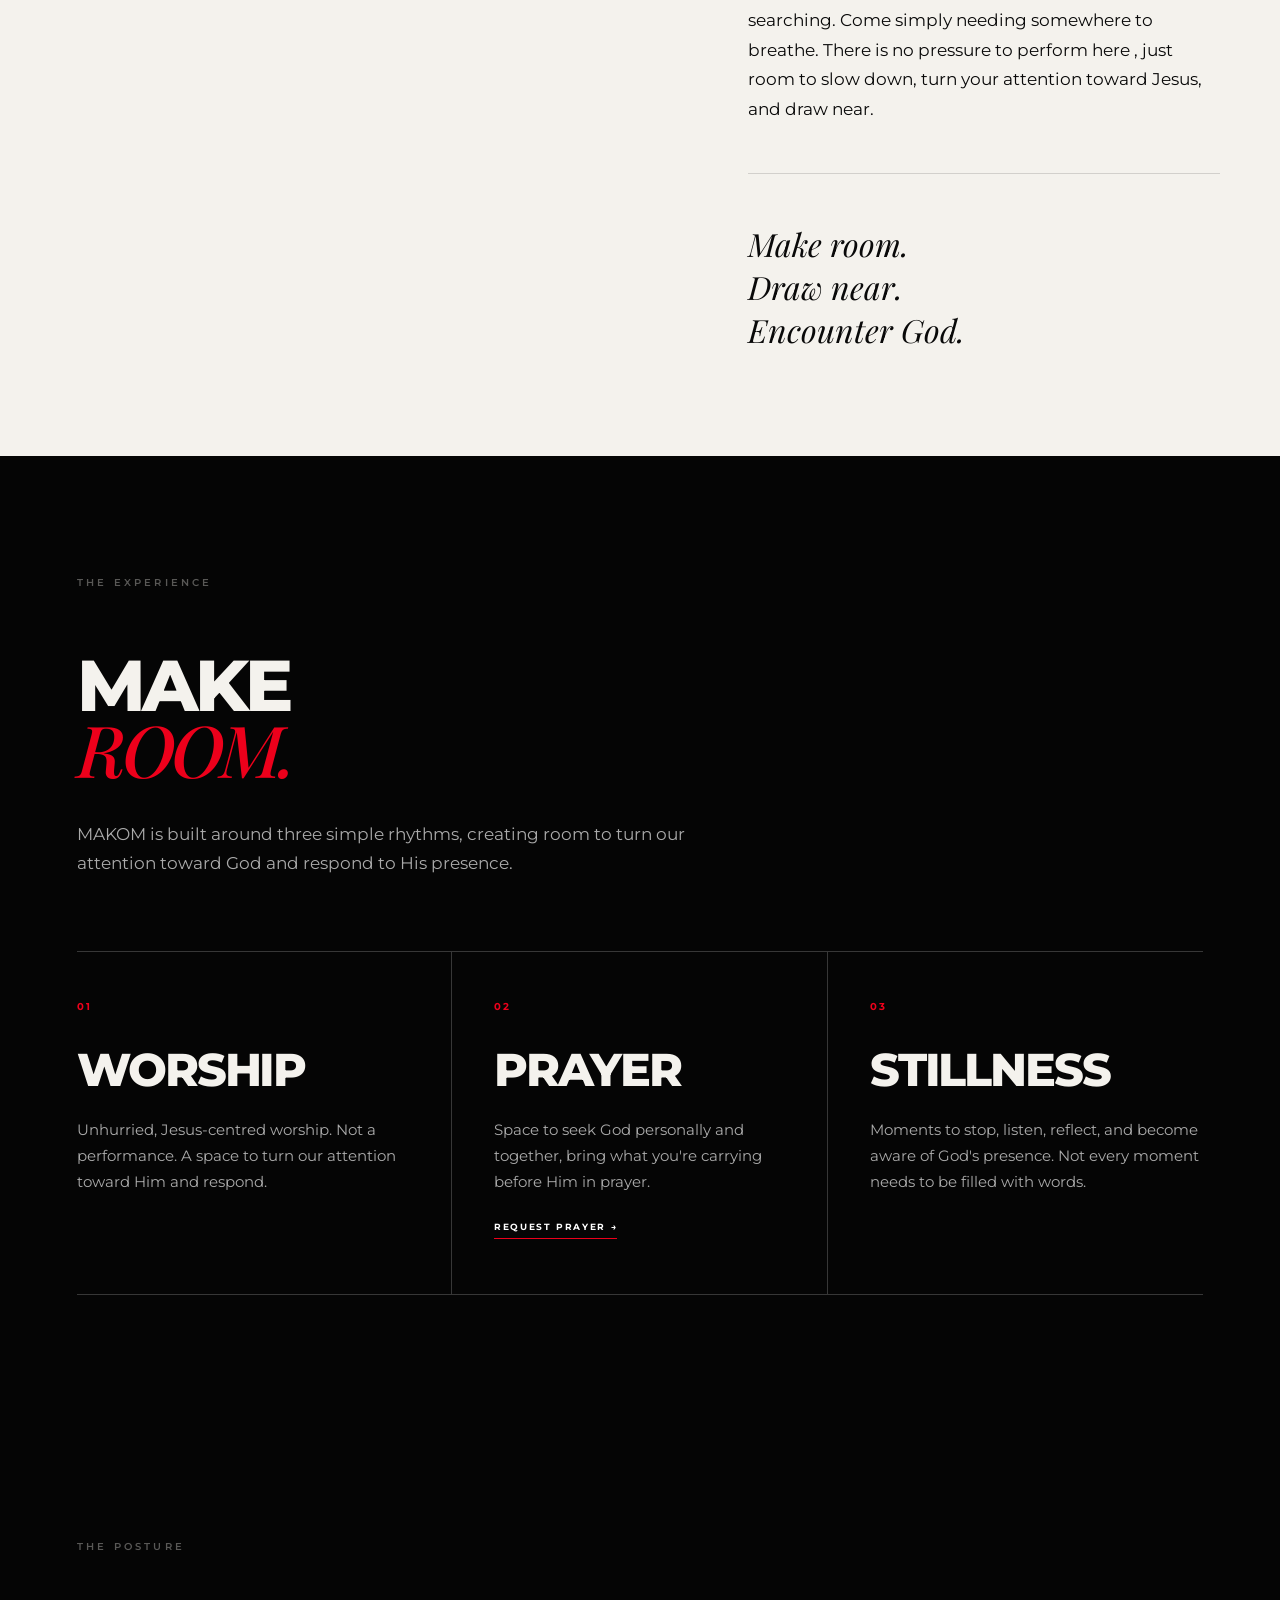
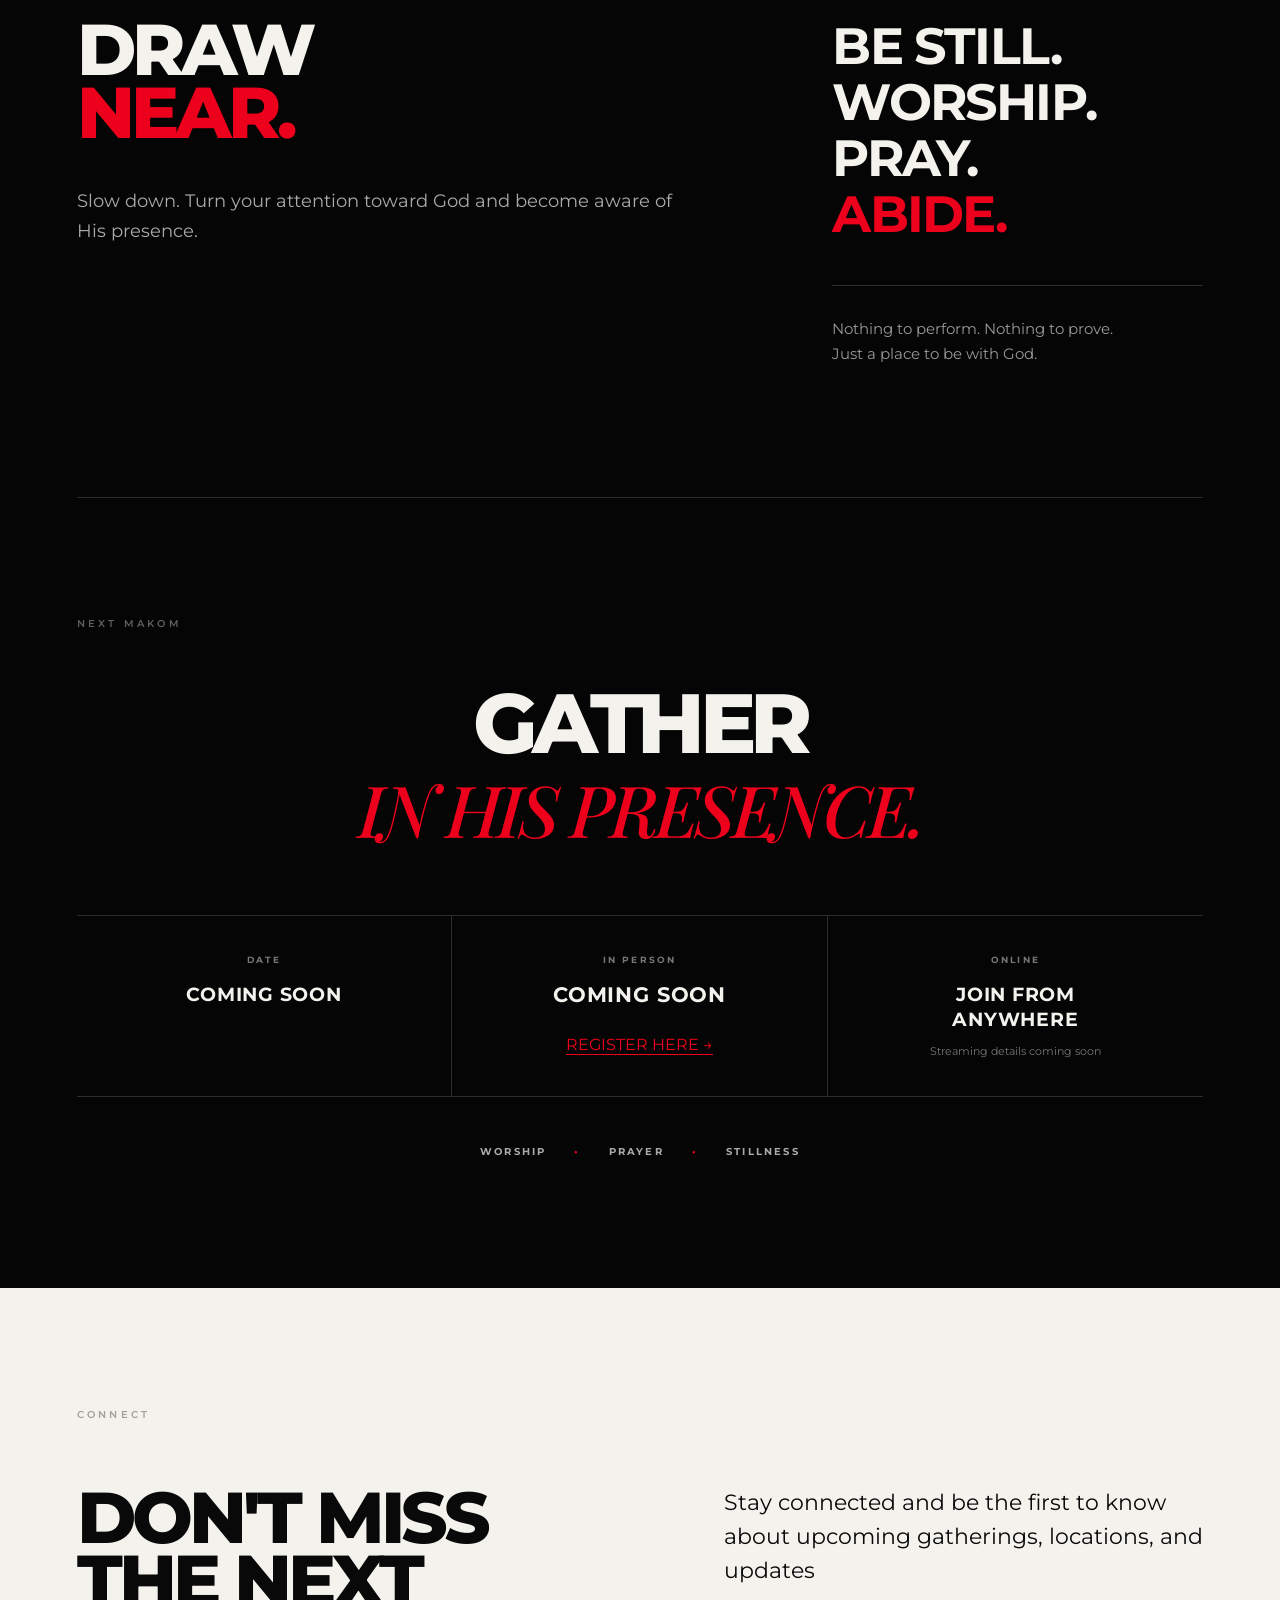
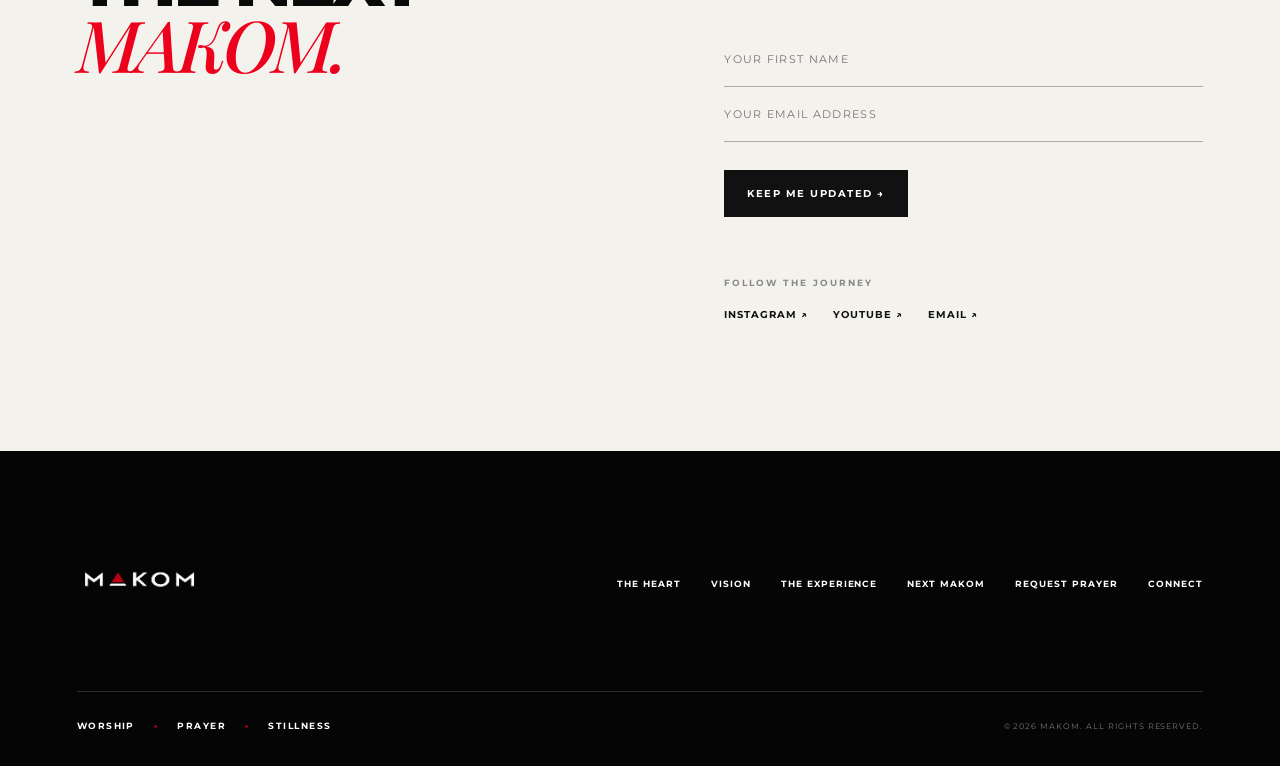
==== commit a2867bd0: "Update index.html" ====
--- a/index.html
+++ b/index.html
@@ -406,12 +406,12 @@
         </span>
 
         <strong>
-          SATURDAY, NOVEMBER 7<br>
-          6:00 PM – 8:00 PM
+          COMING SOON <br>
+          
         </strong>
 
         <small>
-          Doors open at 5:00 PM
+        
         </small>
 
       </div>
@@ -425,13 +425,12 @@
         </span>
 
         <strong>
-          SALLE BERNARD-LEBLANC<br>
-          CENTRE CULTUREL ABERDEEN
+         COMING SOON<br>
         </strong>
 
         <small>
-          140 rue Botsford<br>
-          Moncton, NB E1C 4X5
+          <br>
+        
         </small>
 
         
@@ -440,10 +439,8 @@
           class="gathering-register"
           target="_blank"
           rel="noopener noreferrer"
-        >
-          
-          REGISTER HERE →
-          
+        >    
+          REGISTER HERE →  
         </a>
 
       </div>
--- a/styles.css
+++ b/styles.css
@@ -2580,3 +2580,20 @@
   font-size: clamp(20px, 1.65vw, 27px);
   line-height: 1.25;
 }
+
+/* ========================================
+   NEXT MAKOM — REGISTRATION CTA
+   ======================================== */
+
+#next-gathering .gathering-register,
+#next-gathering .register-action {
+  color: #ef001b !important;
+  border-bottom: 1px solid #ef001b;
+  text-decoration: none;
+}
+
+#next-gathering .gathering-register:hover,
+#next-gathering .register-action:hover {
+  color: #ffffff !important;
+  border-bottom-color: #ffffff;
+}
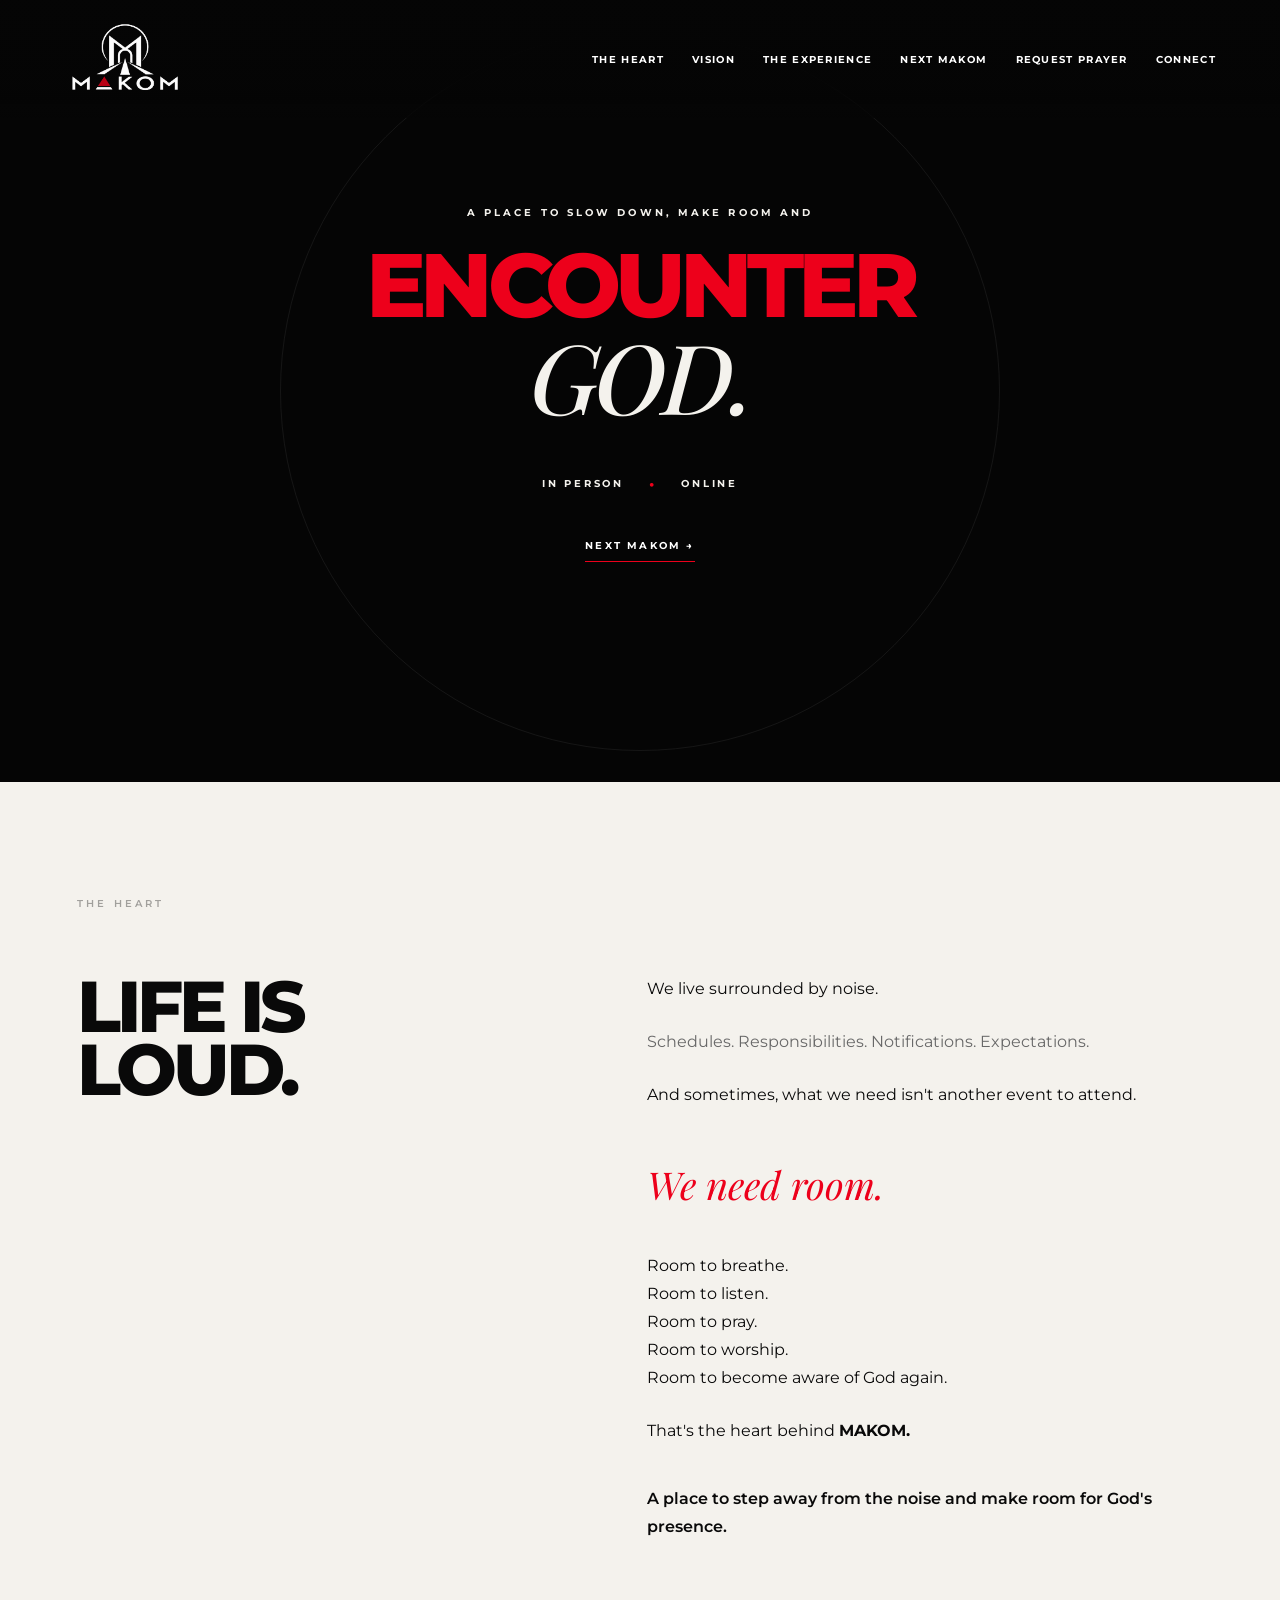
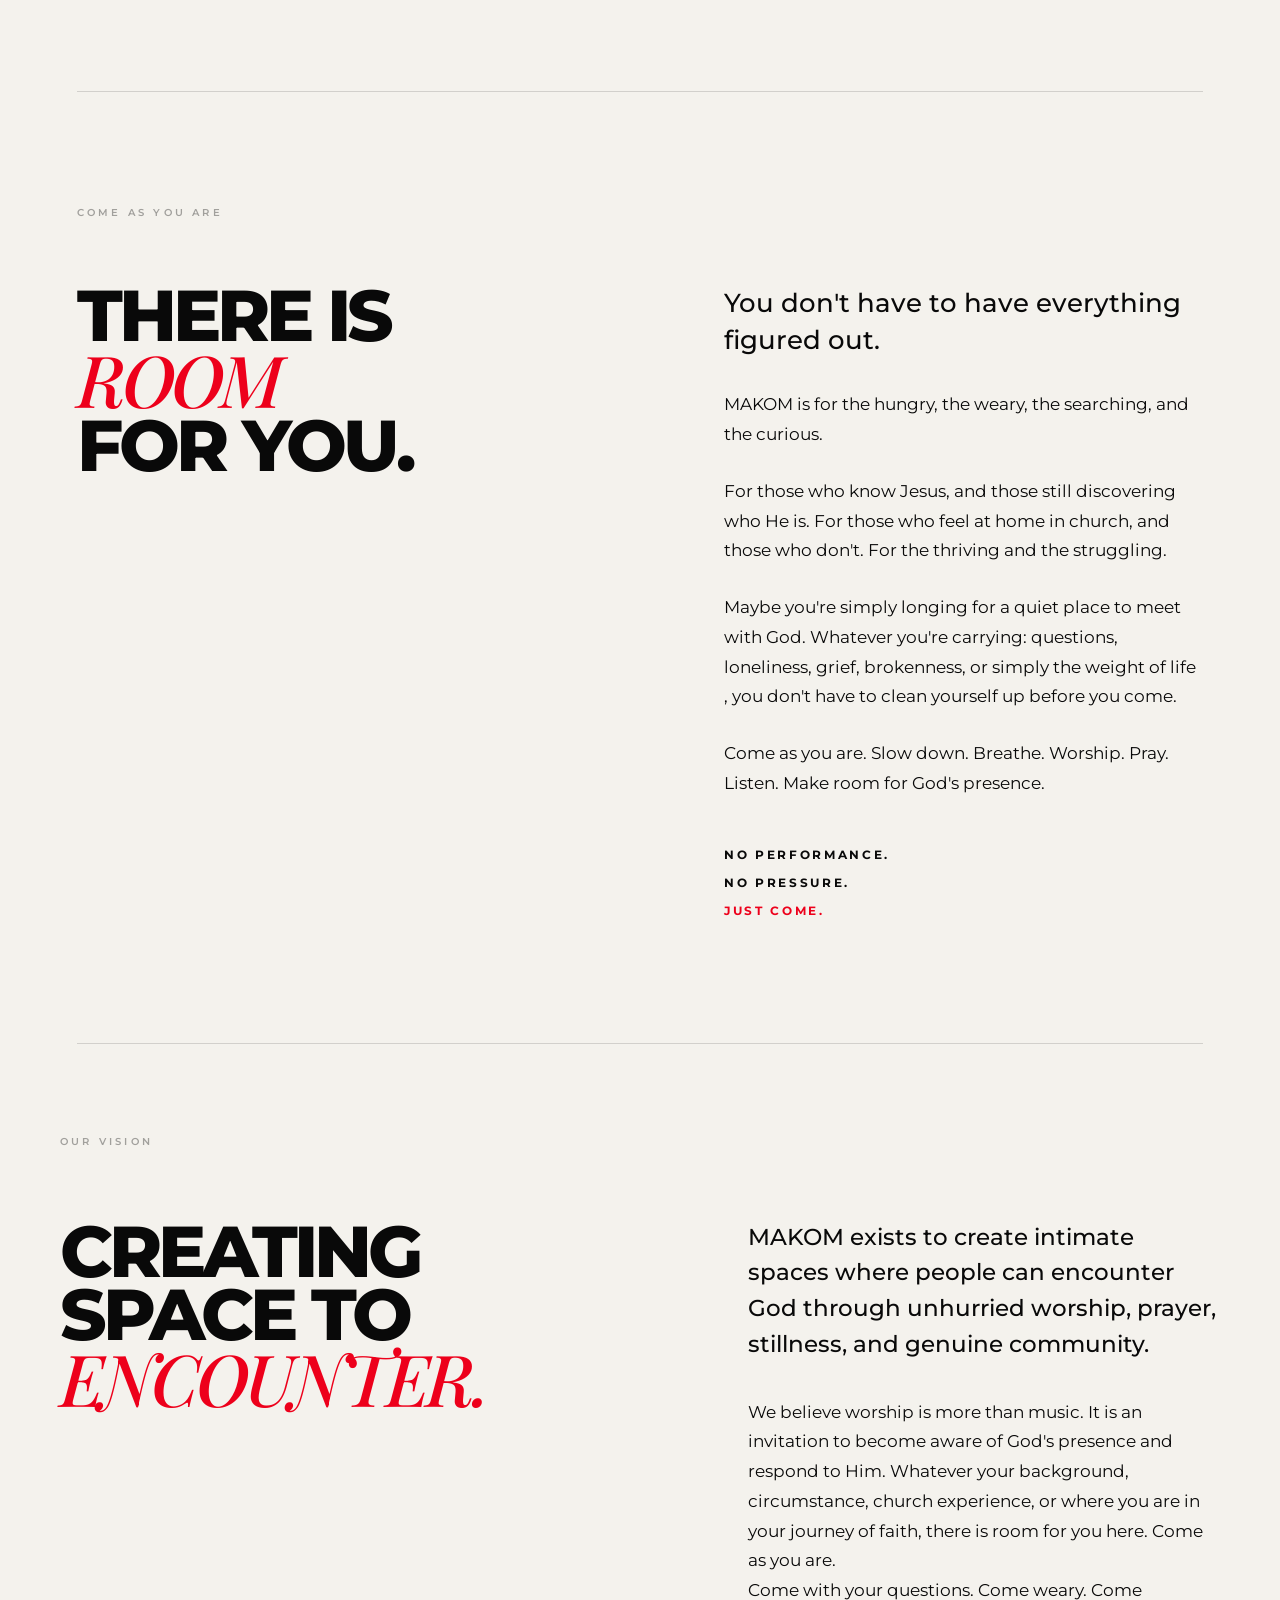
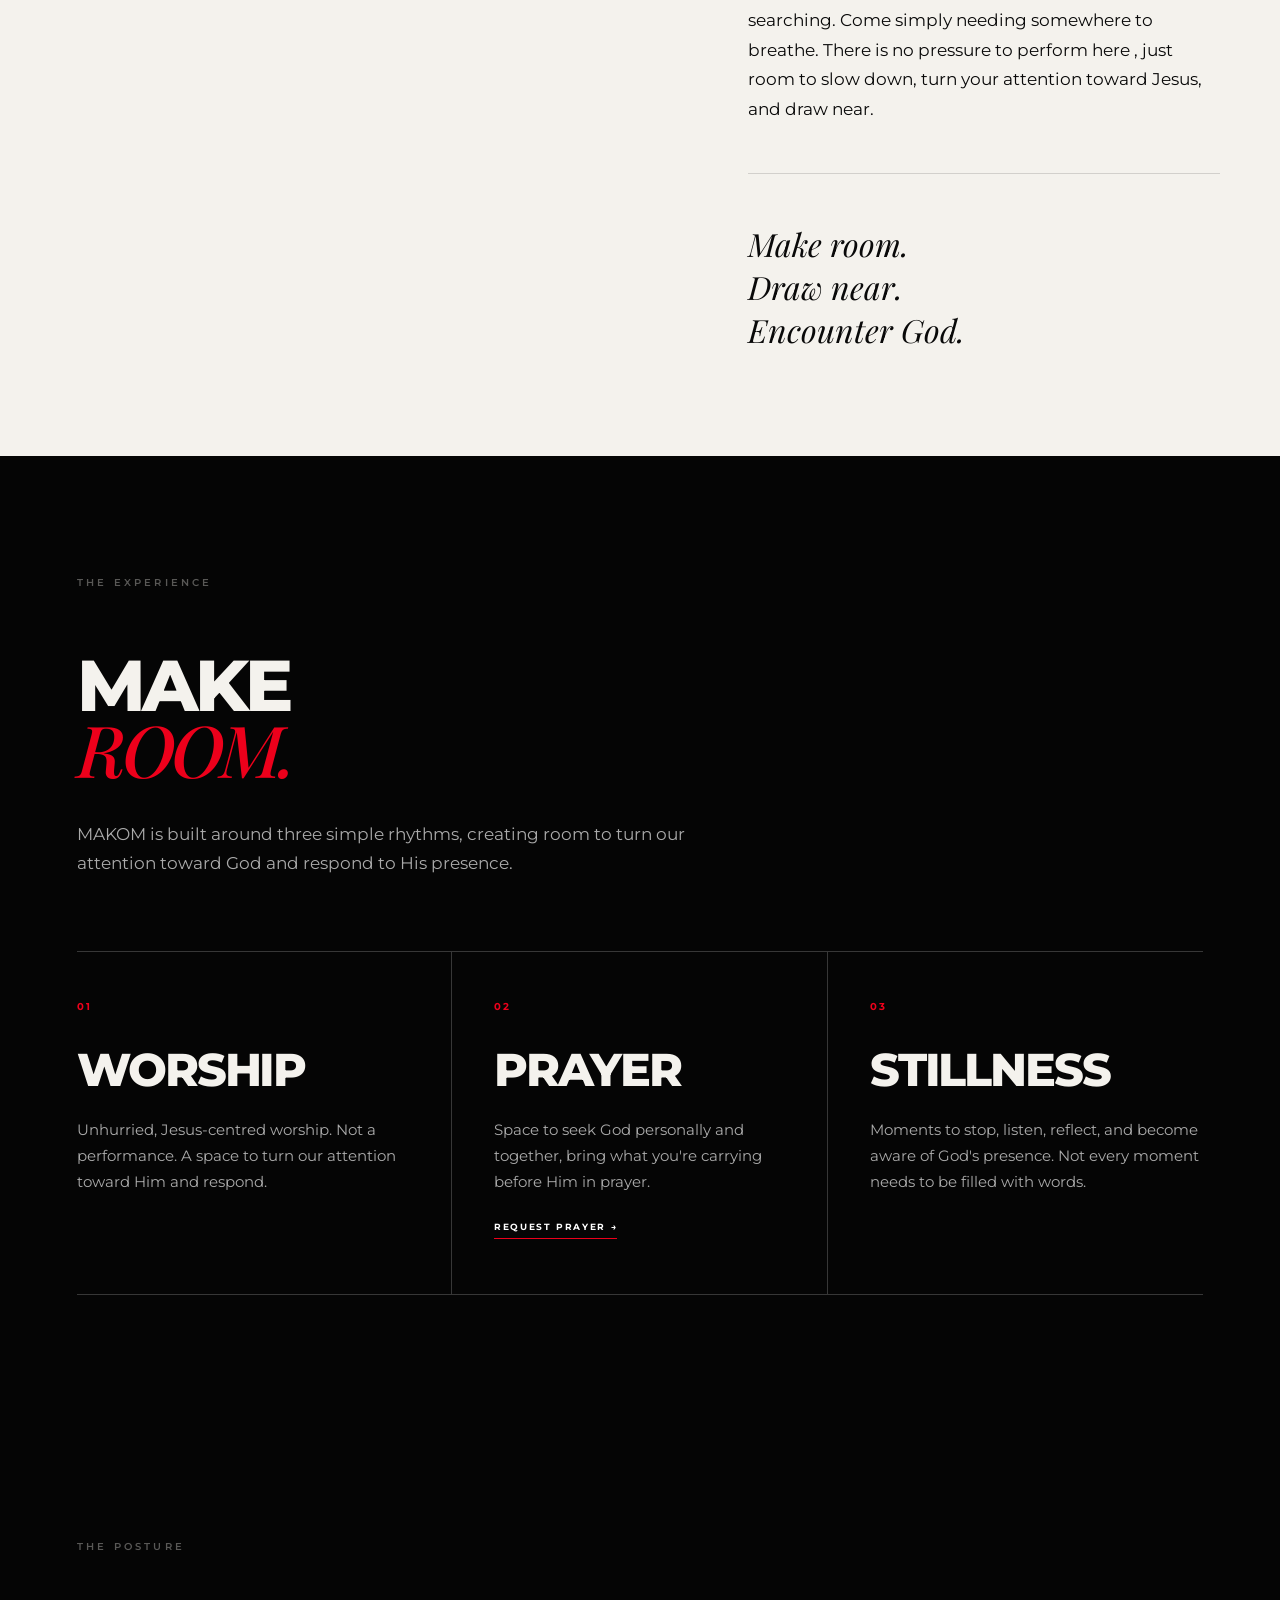
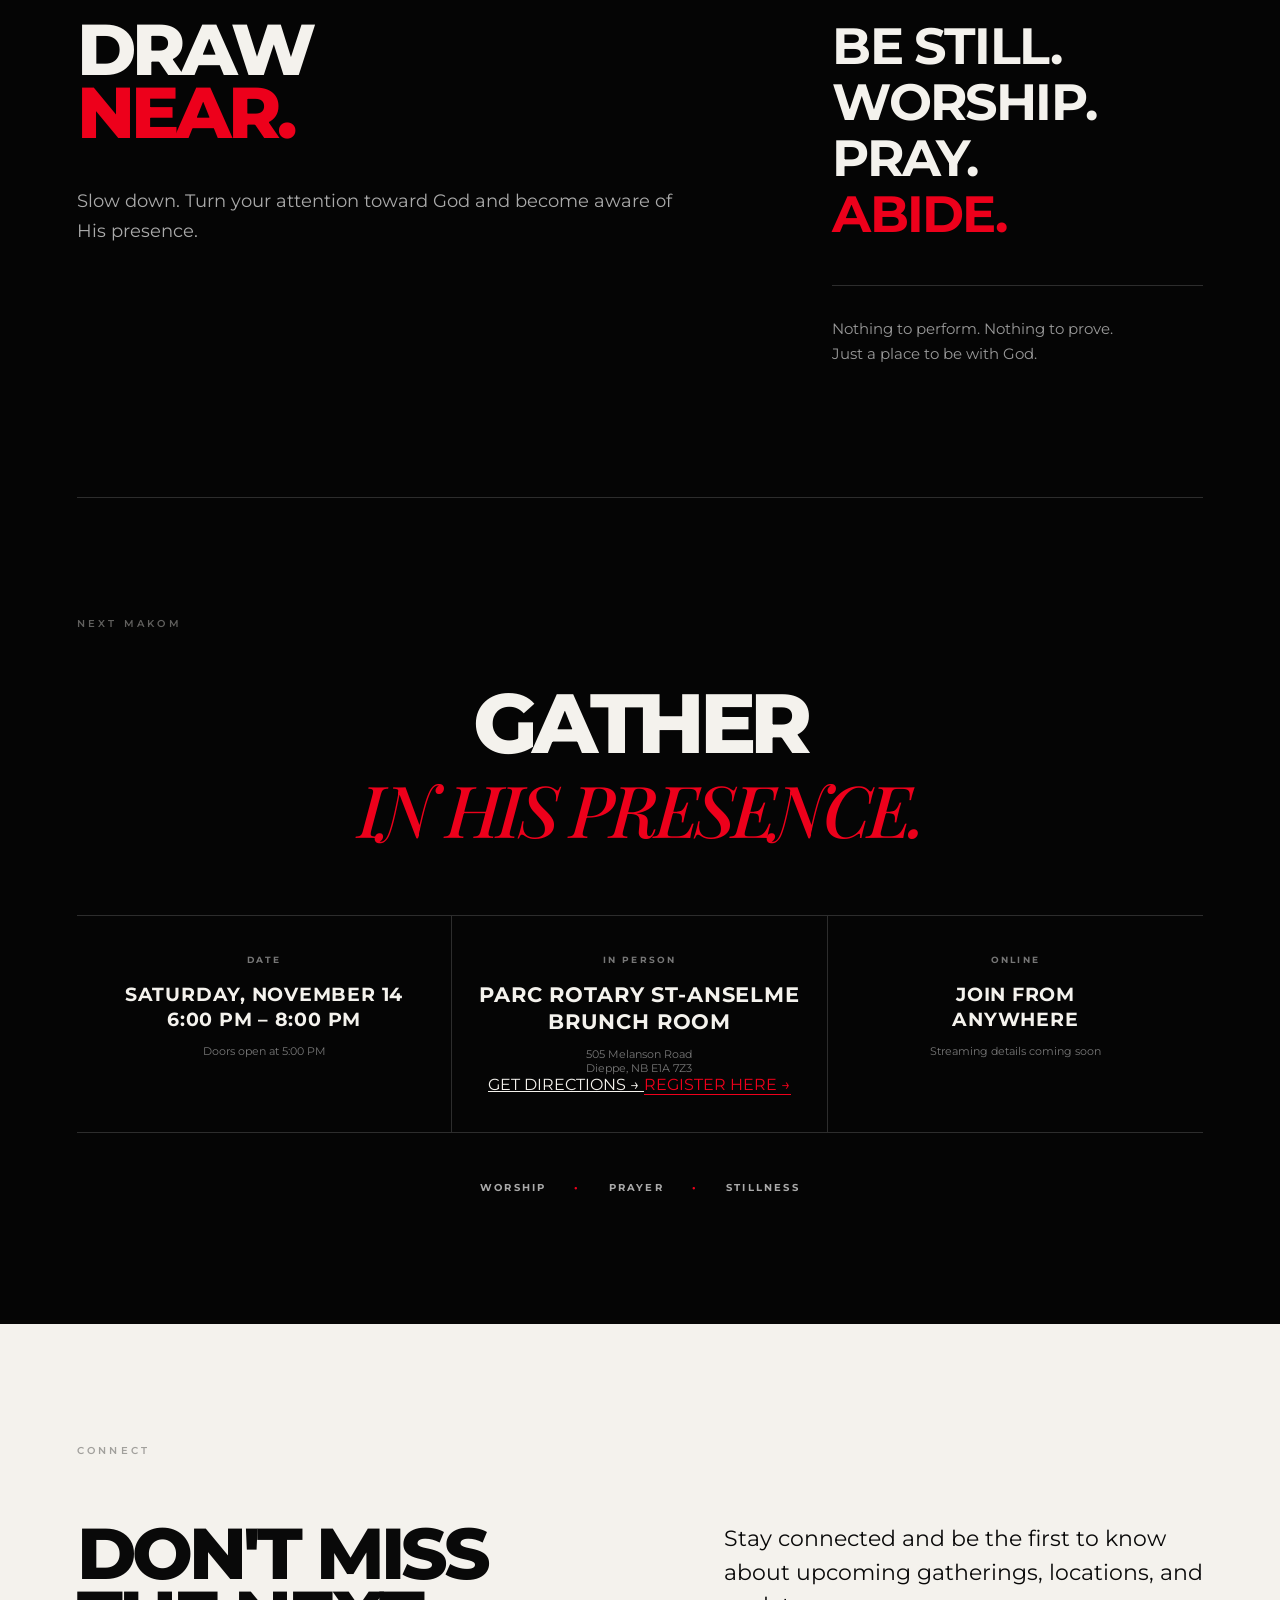
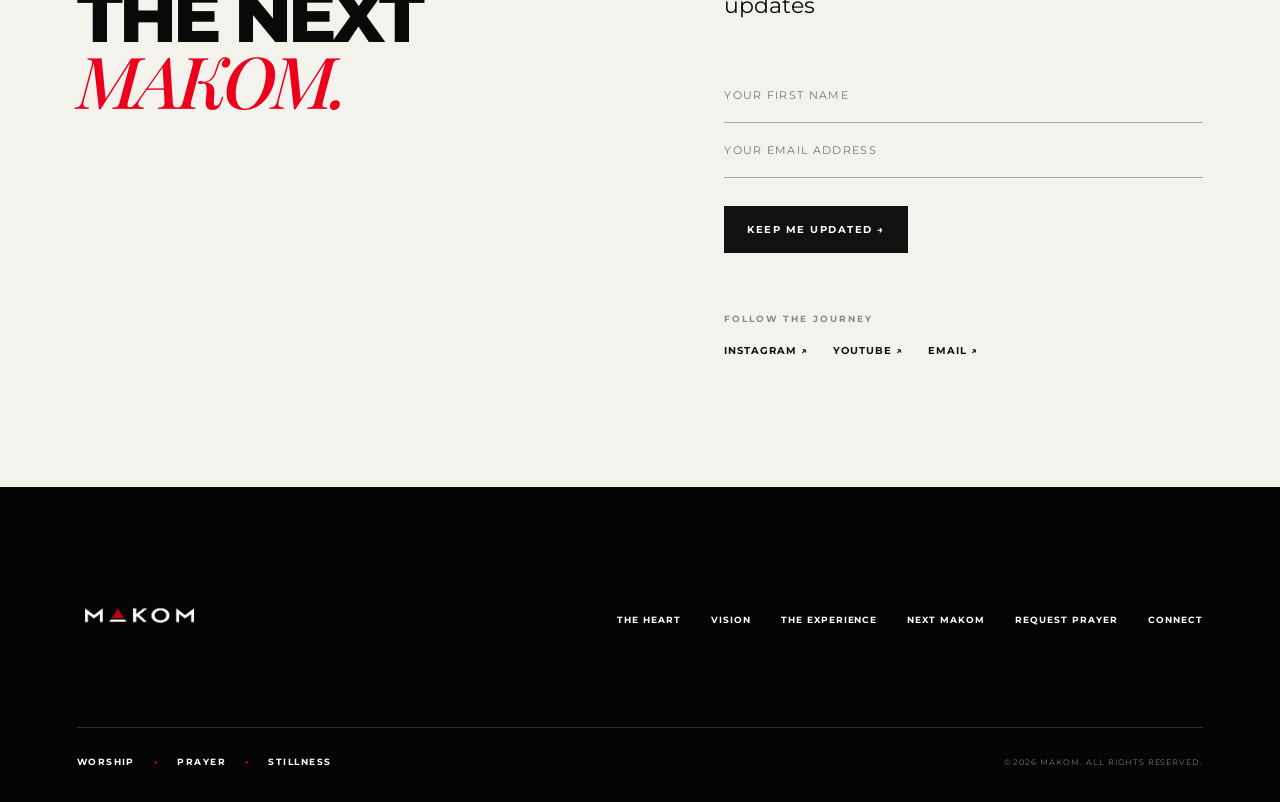
==== commit 7f342b99: "Update index.html" ====
--- a/index.html
+++ b/index.html
@@ -406,12 +406,12 @@
         </span>
 
         <strong>
-          COMING SOON <br>
-          
+          SATURDAY, NOVEMBER 14<br>
+          6:00 PM – 8:00 PM
         </strong>
 
         <small>
-        
+          Doors open at 5:00 PM
         </small>
 
       </div>
@@ -425,22 +425,31 @@
         </span>
 
         <strong>
-         COMING SOON<br>
+          PARC ROTARY ST-ANSELME<br>
+          BRUNCH ROOM
         </strong>
 
         <small>
-          <br>
-        
+          505 Melanson Road<br>
+          Dieppe, NB E1A 7Z3
         </small>
 
-        
+        <a
+          href="https://maps.google.com/maps/?daddr=505%20Melanson%20RoadDieppe,%20NB%20E1A%207Z3"
+          class="gathering-directions"
+          target="_blank"
+          rel="noopener noreferrer"
+        >
+          GET DIRECTIONS →
+        </a>
+
         <a
           href="https://forms.gle/vVQcjPiJq5cJGrRz8"
           class="gathering-register"
           target="_blank"
           rel="noopener noreferrer"
-        >    
-          REGISTER HERE →  
+        >
+          REGISTER HERE →
         </a>
 
       </div>
@@ -478,8 +487,6 @@
   </div>
 
 </section>
-
-
   <!-- ========================================
   CONNECT
   ========================================= -->
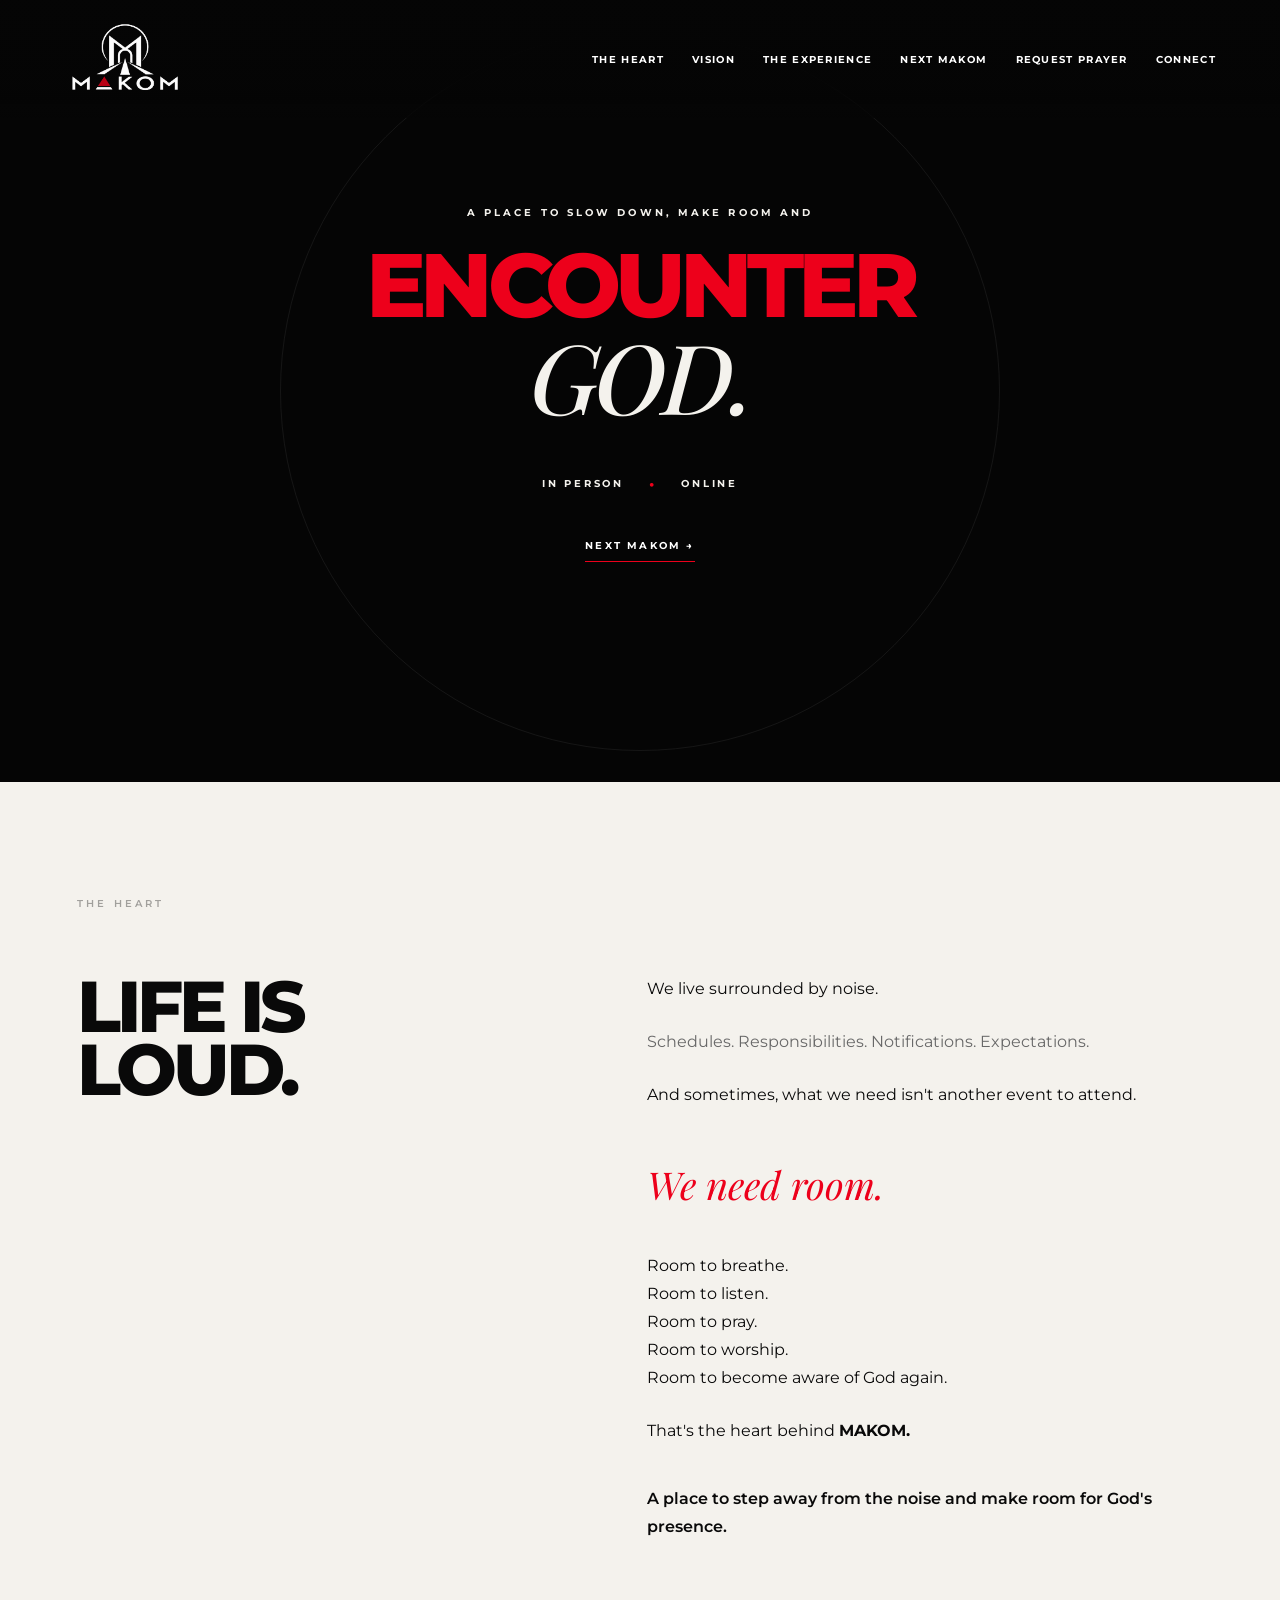
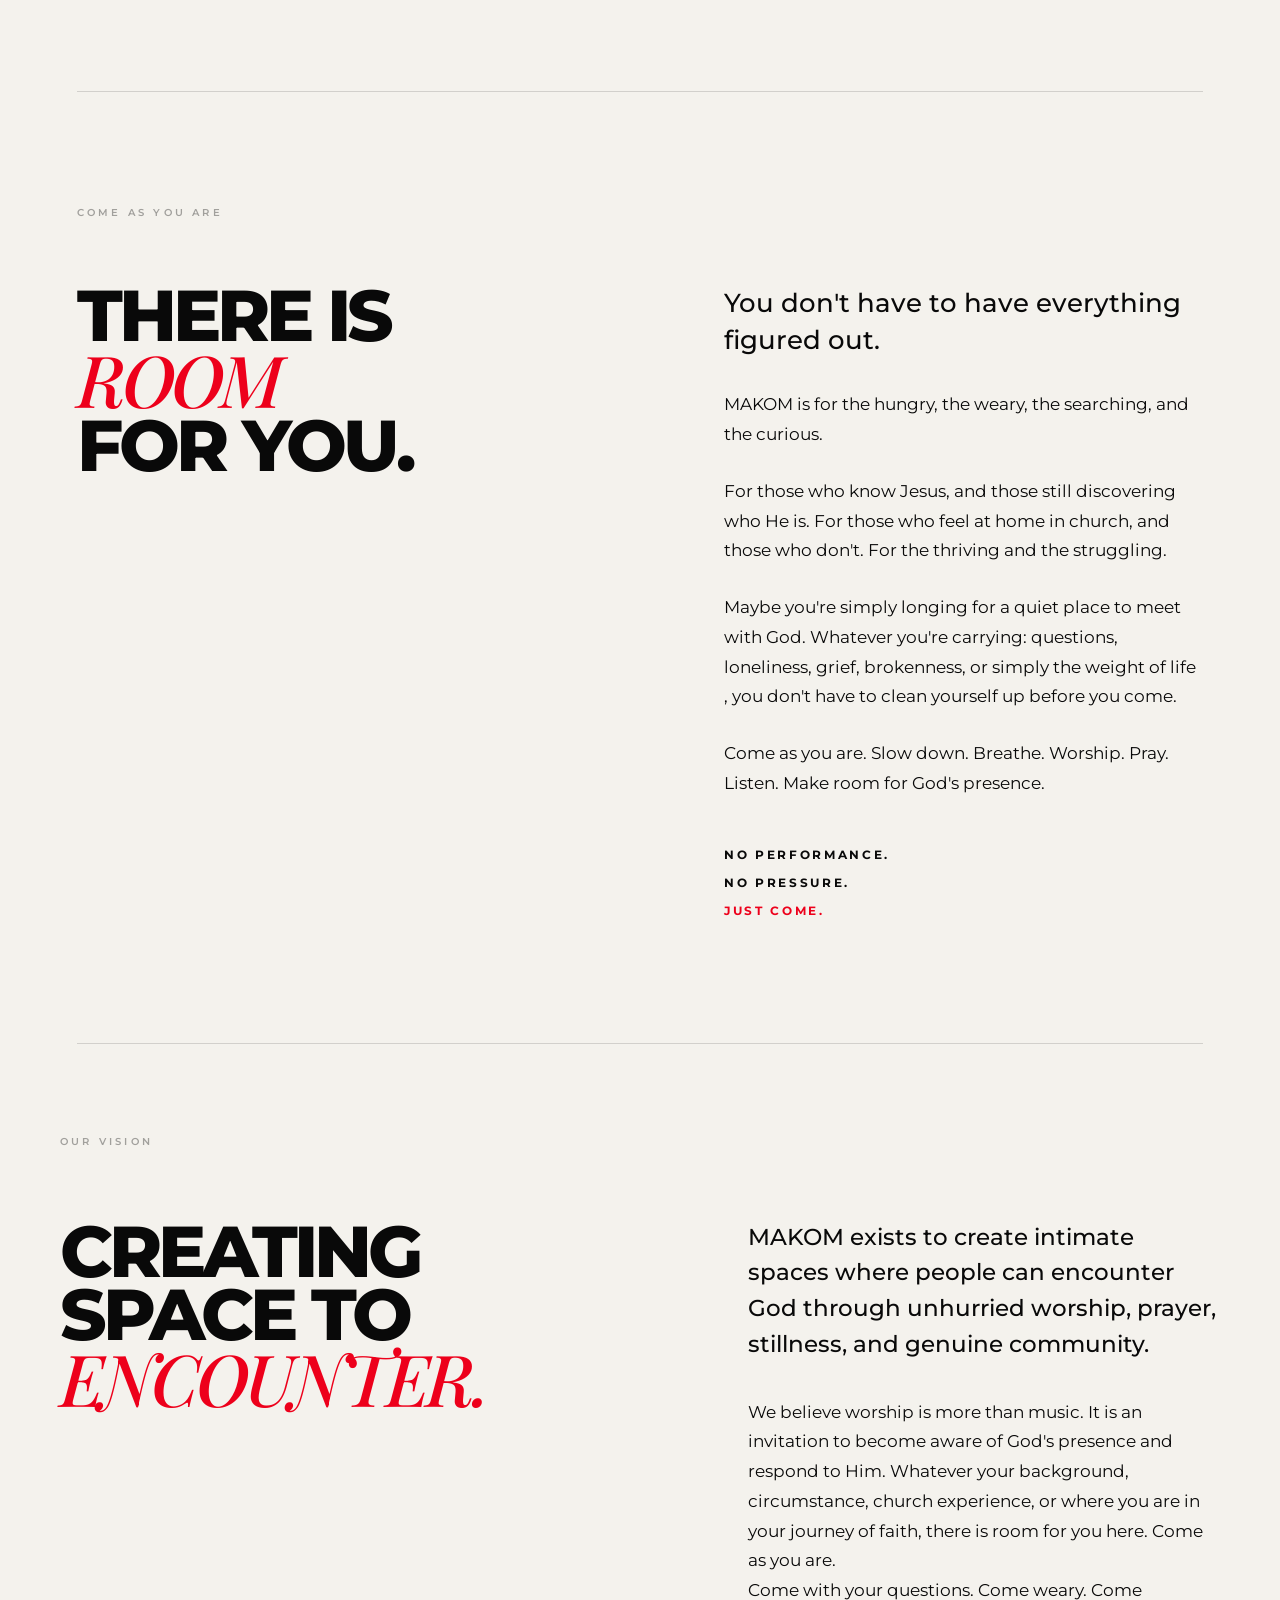
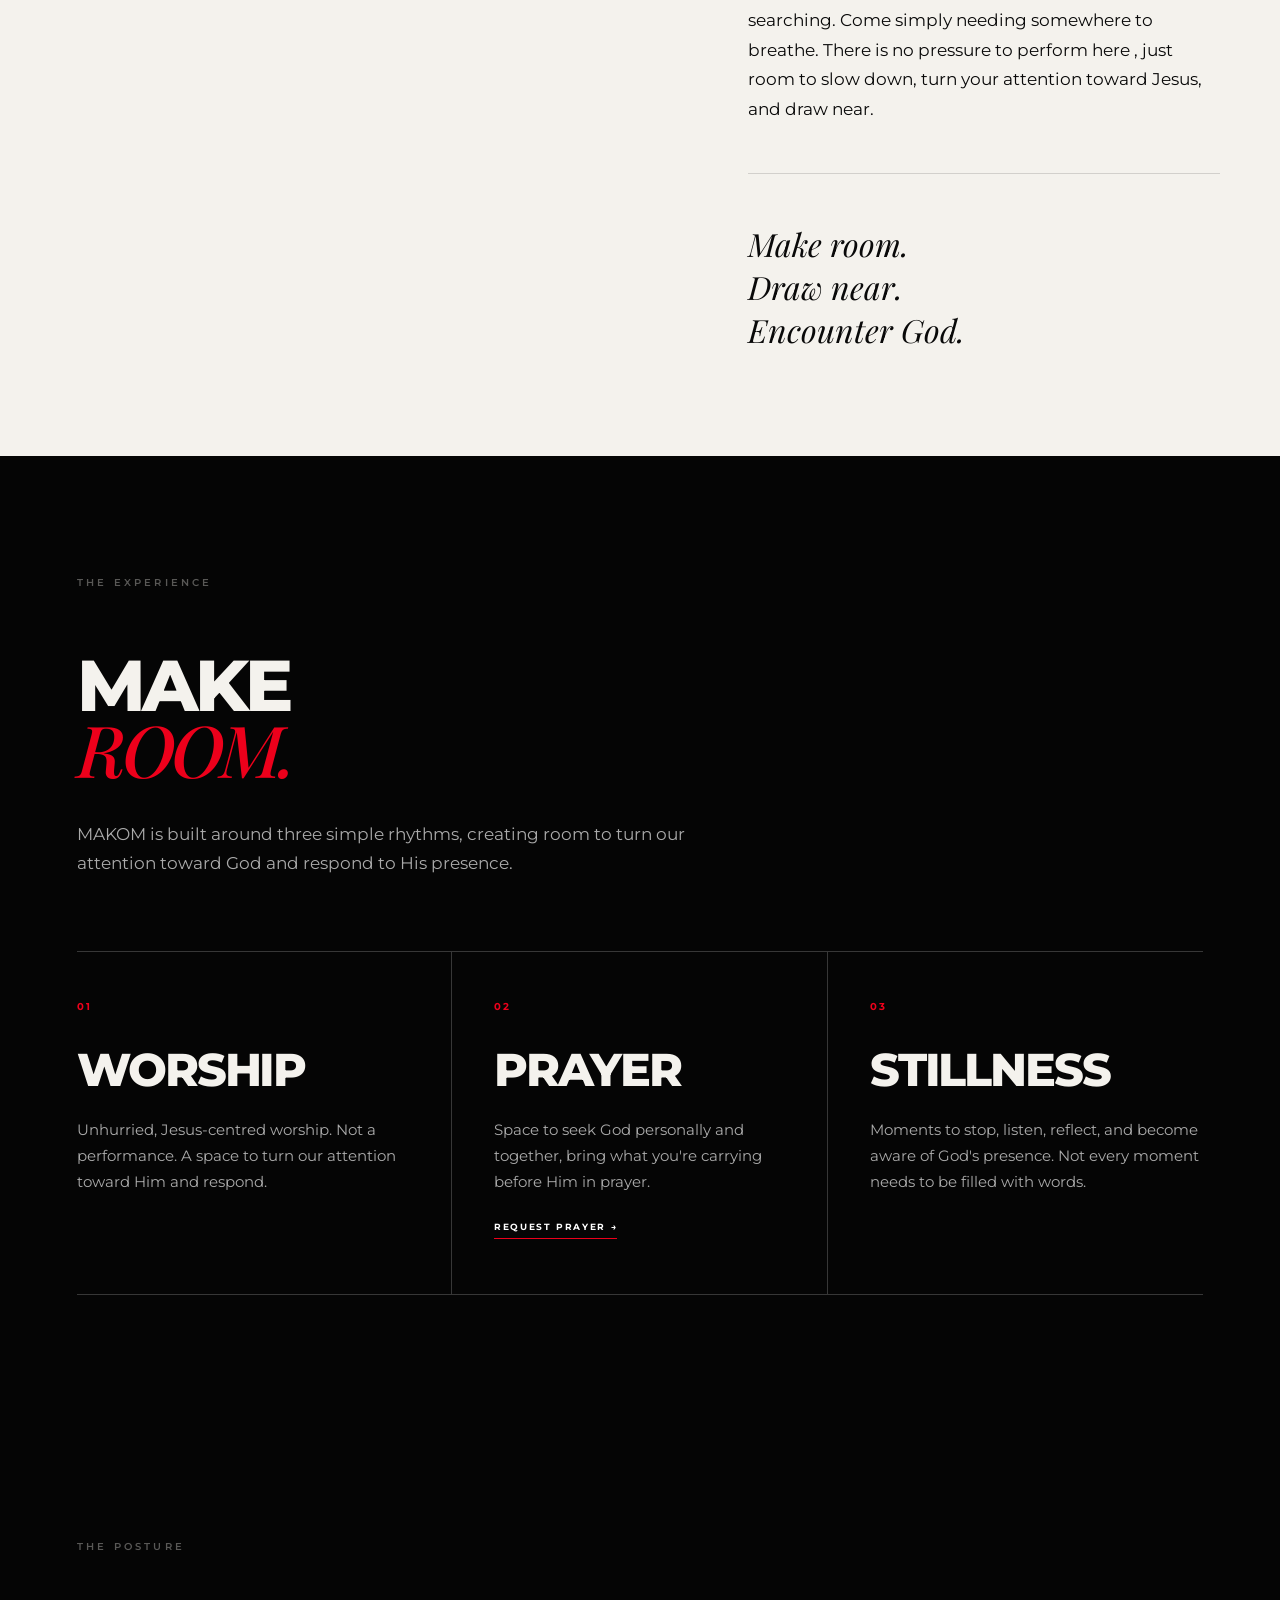
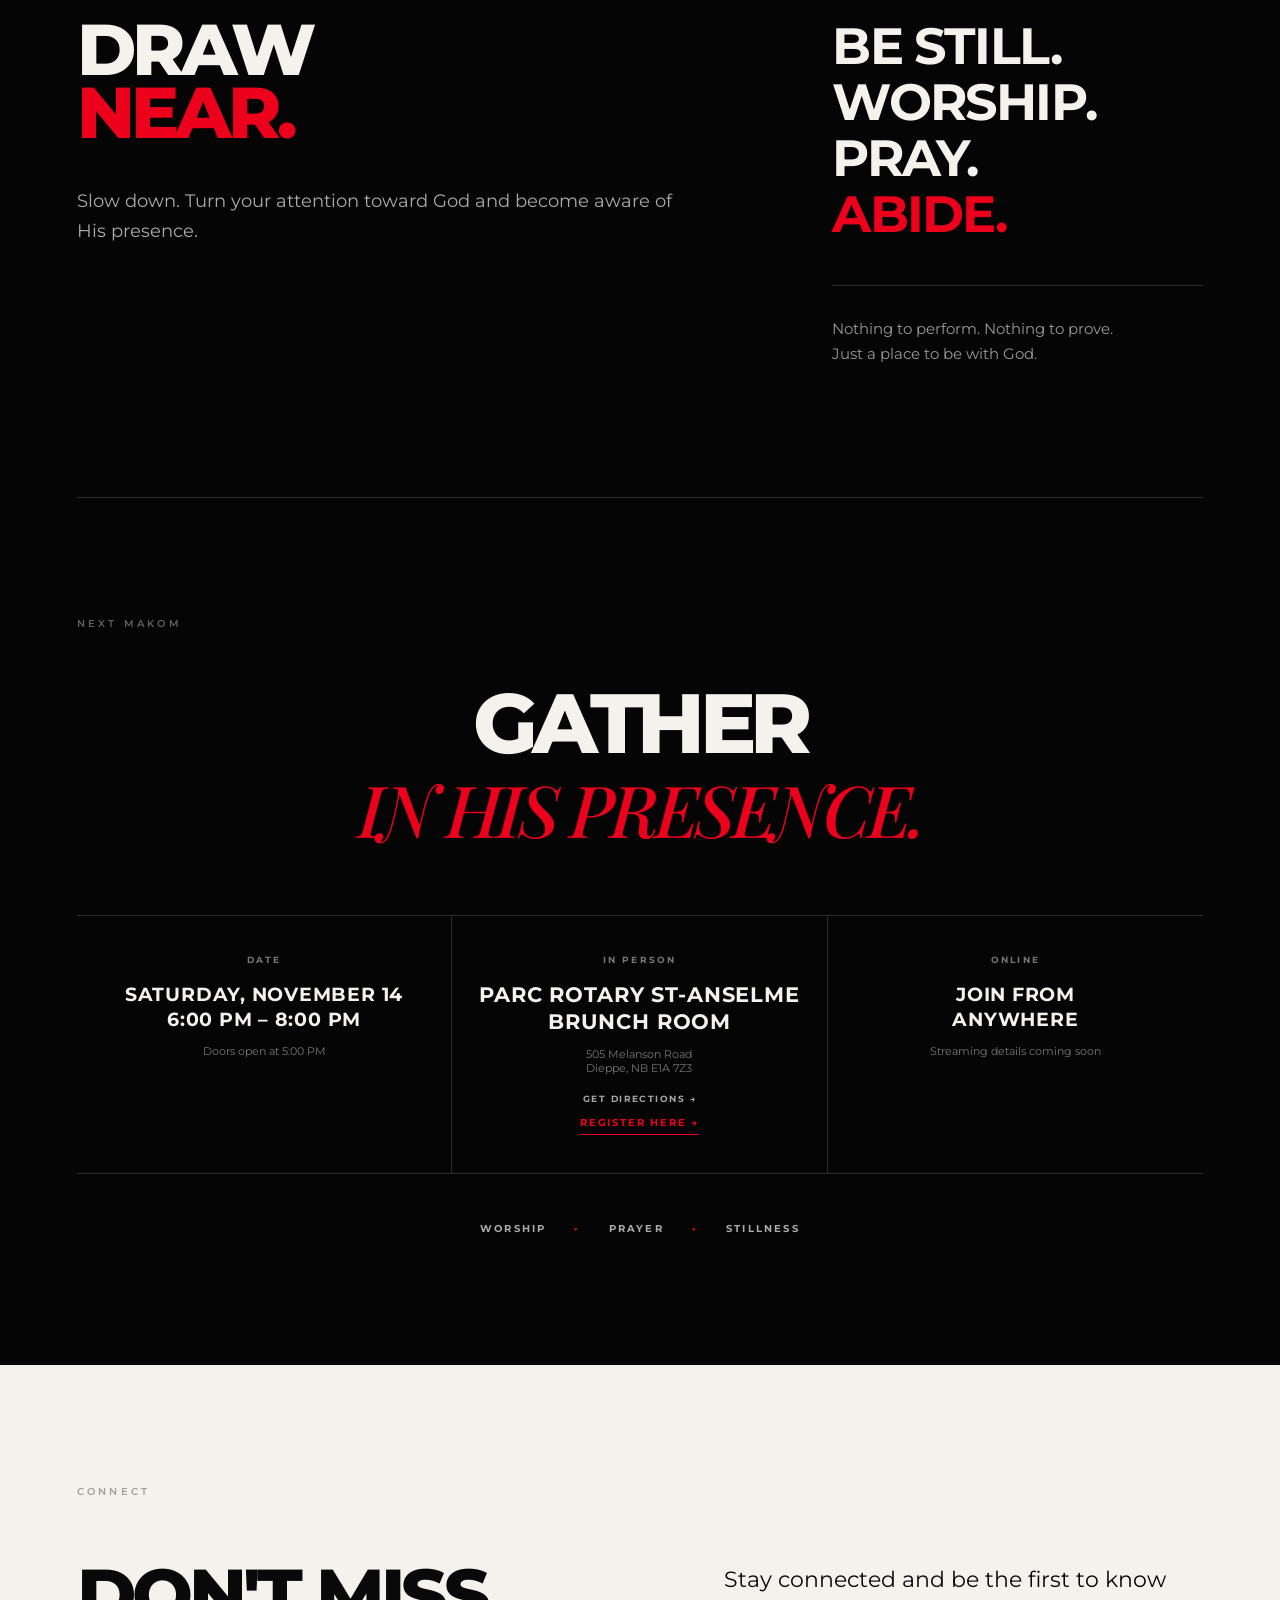
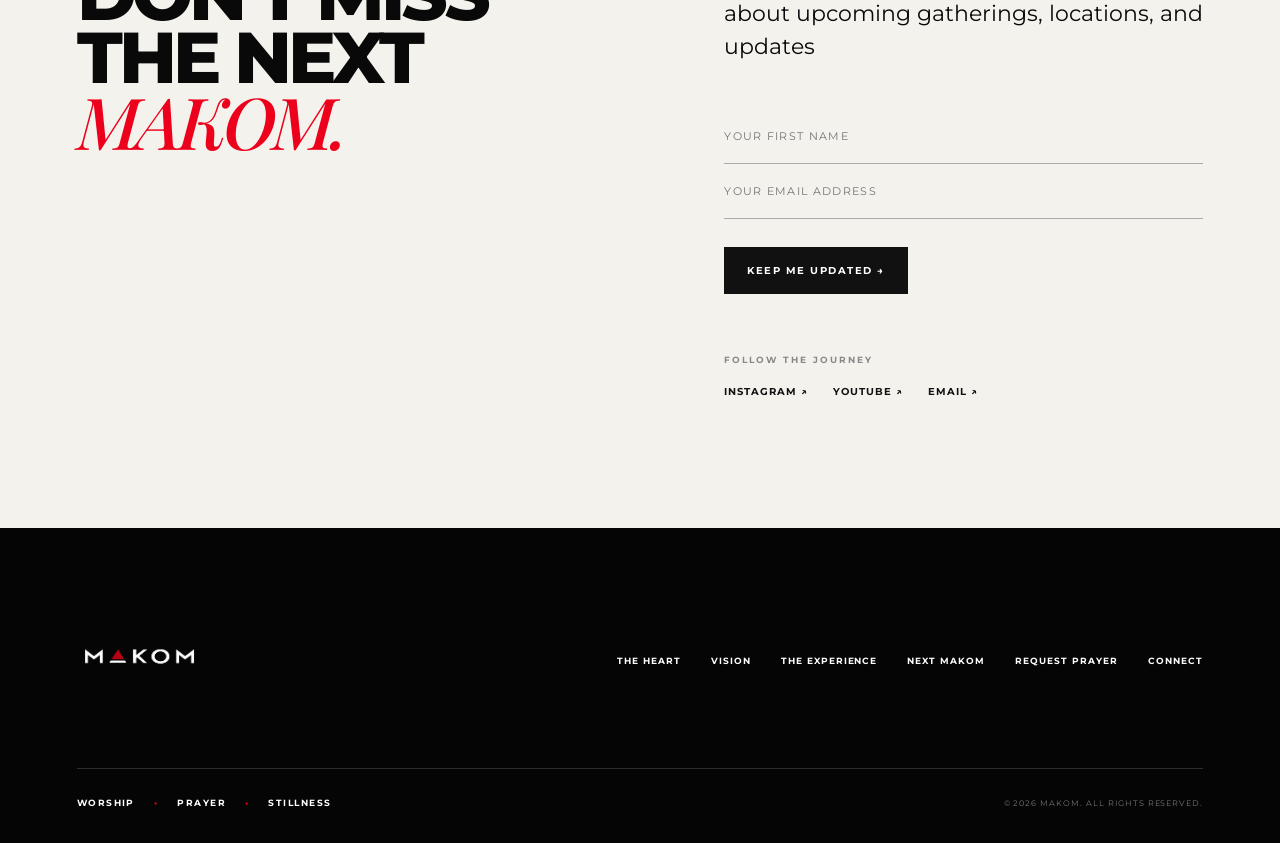
==== commit f86ace94: "Update index.html" ====
--- a/index.html
+++ b/index.html
@@ -425,7 +425,8 @@
         </span>
 
         <strong>
-          PARC ROTARY ST-ANSELME<br>
+          PARC ROTARY 
+          ST-ANSELME<br>
           BRUNCH ROOM
         </strong>
 
--- a/styles.css
+++ b/styles.css
@@ -2597,3 +2597,37 @@
   color: #ffffff !important;
   border-bottom-color: #ffffff;
 }
+
+
+.gathering-directions {
+  display: block;
+  margin-top: 18px;
+
+  color: rgba(255, 255, 255, 0.65);
+  text-decoration: none;
+  text-transform: uppercase;
+
+  font-size: 9px;
+  font-weight: 700;
+  letter-spacing: .16em;
+}
+
+.gathering-directions:hover {
+  color: #fff;
+}
+
+.gathering-register {
+  display: inline-block;
+  margin-top: 12px;
+  padding-bottom: 5px;
+
+  color: var(--red) !important;
+  text-decoration: none;
+  text-transform: uppercase;
+
+  font-size: 10px;
+  font-weight: 700;
+  letter-spacing: .18em;
+
+  border-bottom: 1px solid var(--red);
+}
